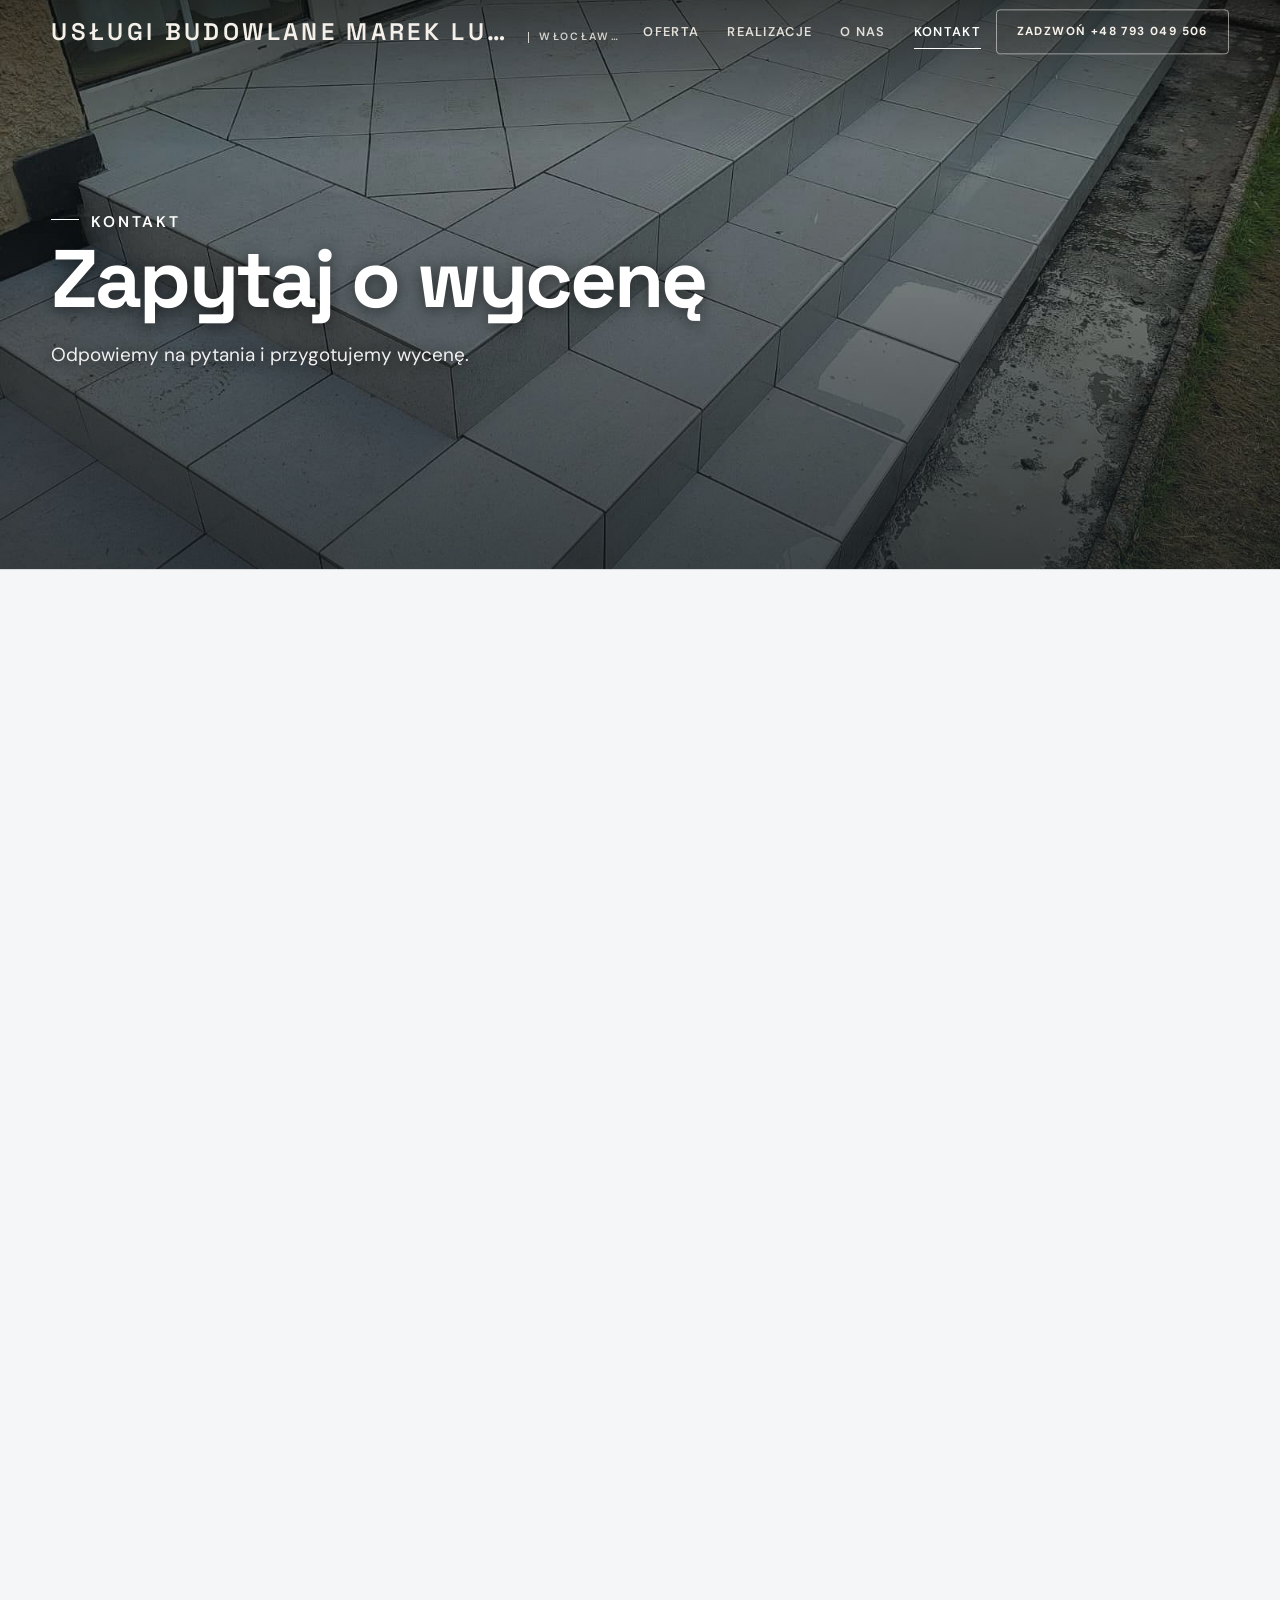
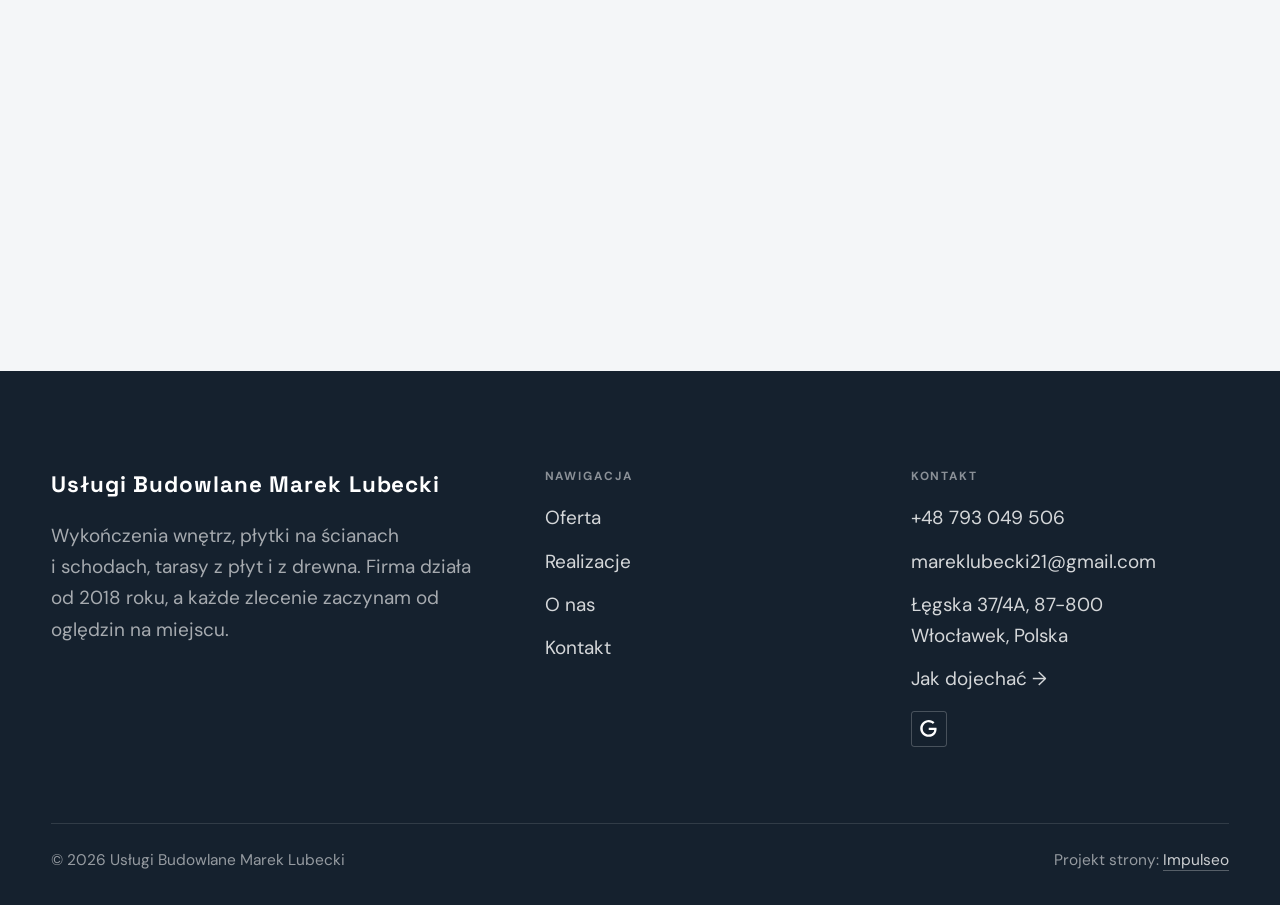
==== kontakt.html @ 12163a13 "Strona demo: uslugi-budowlane-marek-lubecki" ====
<!DOCTYPE html>
<html lang="pl">
<head>
<meta charset="UTF-8">
<meta name="viewport" content="width=device-width, initial-scale=1.0">
<title>Kontakt - Usługi Budowlane Marek Lubecki</title>
<meta name="description" content="Kontakt Usługi Budowlane Marek Lubecki - Łęgska 37/4A, 87-800 Włocławek, Polska">
<link rel="canonical" href="https://kris20032.github.io/uslugi-budowlane-marek-lubecki/kontakt.html">
<meta name="robots" content="noindex, nofollow">
<meta property="og:type" content="website">
<meta property="og:locale" content="pl_PL">
<meta property="og:site_name" content="Usługi Budowlane Marek Lubecki">
<meta property="og:title" content="Kontakt - Usługi Budowlane Marek Lubecki">
<meta property="og:description" content="Kontakt Usługi Budowlane Marek Lubecki - Łęgska 37/4A, 87-800 Włocławek, Polska">
<meta property="og:url" content="https://kris20032.github.io/uslugi-budowlane-marek-lubecki/kontakt.html">
<meta property="og:image" content="https://kris20032.github.io/uslugi-budowlane-marek-lubecki/img/og.jpg">
<meta property="og:image:width" content="1200">
<meta property="og:image:height" content="630">
<meta name="twitter:card" content="summary_large_image">
<link rel="preconnect" href="https://fonts.googleapis.com">
<link rel="preconnect" href="https://fonts.gstatic.com" crossorigin>
<link href="https://fonts.googleapis.com/css2?family=Space+Grotesk:wght@500;600;700&family=DM+Sans:opsz,wght@9..40,400;9..40,500;9..40,600&display=swap" rel="stylesheet">
<link rel="stylesheet" href="assets/styles.css?v=66d6d17f">
</head>
<body>

<header class="nav">
  <div class="wrap nav-inner">
    <a class="brand" href="index.html"><span class="name">Usługi Budowlane Marek Lubecki</span><span class="sub">Włocławek</span></a>
    <nav class="nav-links">
      <a href="oferta.html">Oferta</a>
      <a href="realizacje.html">Realizacje</a>
      <a href="o-nas.html">O nas</a>
      <a href="kontakt.html" class="active" aria-current="page">Kontakt</a>
      <a href="tel:+48793049506" class="btn btn-accent">Zadzwoń +48 793 049 506</a>
    </nav>
    <button class="nav-toggle" aria-label="Menu"><span></span><span></span><span></span></button>
  </div>
</header>

<main>
<section class="pagehead">
  <img src="img/g1.jpg" alt="Usługi Budowlane Marek Lubecki - Zapytaj o wycenę" width="1600" height="1200" decoding="async">
  <div class="wrap">
    <span class="eyebrow">Kontakt</span>
    <h1>Zapytaj o wycenę</h1>
    <p>Odpowiemy na pytania i przygotujemy wycenę.</p>
  </div>
</section>
<section>
  <div class="wrap contact-grid">
    <div class="reveal">
      <span class="eyebrow">Dane kontaktowe</span>
      <h2 style="margin:var(--space-4) 0 var(--space-6)">Usługi Budowlane Marek Lubecki</h2>
      <div class="info-list">
        <div class="info-row"><div class="ic"><svg class="ico-tel" width="16" height="16" viewBox="0 0 24 24" fill="none" aria-hidden="true"><path d="M6.6 10.8a15.5 15.5 0 0 0 6.6 6.6l2.2-2.2a1 1 0 0 1 1-.24 11.4 11.4 0 0 0 3.6.58 1 1 0 0 1 1 1V20a1 1 0 0 1-1 1A17 17 0 0 1 3 4a1 1 0 0 1 1-1h3.5a1 1 0 0 1 1 1c0 1.25.2 2.46.58 3.6a1 1 0 0 1-.25 1l-2.23 2.2Z" fill="currentColor"/></svg></div><div><div class="lbl">Telefon</div><a class="val" href="tel:+48793049506">+48 793 049 506</a></div></div>
        <div class="info-row"><div class="ic"><svg class="ico-mail" width="16" height="16" viewBox="0 0 24 24" fill="none" aria-hidden="true"><rect x="3.2" y="5.5" width="17.6" height="13" rx="1.6" stroke="currentColor" stroke-width="1.6"/><path d="M4 7l8 6 8-6" stroke="currentColor" stroke-width="1.6" stroke-linecap="round" stroke-linejoin="round"/></svg></div><div><div class="lbl">E-mail</div><a class="val" href="mailto:mareklubecki21@gmail.com">mareklubecki21@gmail.com</a></div></div>
        <div class="info-row"><div class="ic"><svg class="ico-pin" width="16" height="16" viewBox="0 0 24 24" fill="none" aria-hidden="true"><path d="M12 21s7-6.1 7-11.5A7 7 0 0 0 5 9.5C5 14.9 12 21 12 21Z" stroke="currentColor" stroke-width="1.6" fill="none"/><circle cx="12" cy="9.5" r="2.4" fill="currentColor"/></svg></div><div><div class="lbl">Adres</div><div class="val">Łęgska 37/4A, 87-800 Włocławek, Polska</div></div></div>
      </div>
    </div>
    <div class="reveal">
      <form class="form" action="https://formsubmit.co/mareklubecki21@gmail.com" method="POST">
        <input type="hidden" name="_subject" value="Zapytanie ze strony Usługi Budowlane Marek Lubecki">
        <input type="hidden" name="_captcha" value="false">
        <input type="hidden" name="_template" value="table">
        <div class="fld"><label for="name">Imię / firma</label><input id="name" name="name" type="text" placeholder="np. Jan Kowalski" required></div>
        <div class="fld"><label for="email">E-mail</label><input id="email" name="email" type="email" placeholder="adres@email.pl" required></div>
        <div class="fld"><label for="phone">Telefon</label><input id="phone" name="phone" type="tel" placeholder="+48 ..."></div>
        <div class="fld"><label for="msg">Czego dotyczy zapytanie?</label><textarea id="msg" name="message" placeholder="Napisz krótko, w czym możemy pomóc" required></textarea></div>
        <button type="submit" class="btn btn-accent" style="width:100%;justify-content:center">Wyślij zapytanie <span class="arr">→</span></button>
        <p class="note">Wiadomość trafi bezpośrednio do nas. Można też zadzwonić: +48 793 049 506.</p>
      </form>
    </div>
  </div>
</section>
<section style="padding-top:0">
  <div class="wrap reveal">
    <iframe class="map" title="Usługi Budowlane Marek Lubecki - Włocławek" src="https://maps.google.com/maps?q=52.6559049%2C19.0792926&z=15&output=embed" loading="lazy" referrerpolicy="no-referrer-when-downgrade"></iframe>
  </div>
</section>
</main>

<footer>
  <div class="wrap">
    <div class="foot-grid">
      <div class="foot-brand">
        <div class="name">Usługi Budowlane Marek Lubecki</div>
        <p>Wykończenia wnętrz, płytki na ścianach i schodach, tarasy z płyt i z drewna. Firma działa od 2018 roku, a każde zlecenie zaczynam od oględzin na miejscu.</p>
      </div>
      <div class="foot-col">
        <h4>Nawigacja</h4>
        <a href="oferta.html">Oferta</a>
        <a href="realizacje.html">Realizacje</a>
        <a href="o-nas.html">O nas</a>
        <a href="kontakt.html">Kontakt</a>
      </div>
      <div class="foot-col">
        <h4>Kontakt</h4>
        <a href="tel:+48793049506">+48 793 049 506</a>
        <a href="mailto:mareklubecki21@gmail.com">mareklubecki21@gmail.com</a>
        <p>Łęgska 37/4A, 87-800 Włocławek, Polska</p>
        <a href="https://maps.google.com/?cid=16594609734550796474" target="_blank" rel="noopener">Jak dojechać →</a>
      <div class="foot-soc">
        <a class="soc" href="https://maps.google.com/?cid=16594609734550796474" target="_blank" rel="noopener" aria-label="Google - Usługi Budowlane Marek Lubecki"><svg viewBox="0 0 24 24" aria-hidden="true" focusable="false"><path d="M12.48 10.92v3.28h7.84c-.24 1.84-.853 3.187-1.787 4.133-1.147 1.147-2.933 2.4-6.053 2.4-4.827 0-8.6-3.893-8.6-8.72s3.773-8.72 8.6-8.72c2.6 0 4.507 1.027 5.907 2.347l2.307-2.307C18.747 1.44 16.133 0 12.48 0 5.867 0 .307 5.387.307 12s5.56 12 12.173 12c3.573 0 6.267-1.173 8.373-3.36 2.16-2.16 2.84-5.213 2.84-7.667 0-.76-.053-1.467-.173-2.053H12.48z" fill="currentColor"/></svg></a>
      </div>
      </div>
    </div>
    <div class="foot-bot">
      <span>© 2026 Usługi Budowlane Marek Lubecki</span>
      <span>Projekt strony: <a class="foot-credit" href="https://impulseo.pl" target="_blank" rel="noopener">Impulseo</a></span>
    </div>
  </div>
</footer>
<div class="sticky-call"><a class="sc-call" href="tel:+48793049506"><svg class="ico-tel" width="16" height="16" viewBox="0 0 24 24" fill="none" aria-hidden="true"><path d="M6.6 10.8a15.5 15.5 0 0 0 6.6 6.6l2.2-2.2a1 1 0 0 1 1-.24 11.4 11.4 0 0 0 3.6.58 1 1 0 0 1 1 1V20a1 1 0 0 1-1 1A17 17 0 0 1 3 4a1 1 0 0 1 1-1h3.5a1 1 0 0 1 1 1c0 1.25.2 2.46.58 3.6a1 1 0 0 1-.25 1l-2.23 2.2Z" fill="currentColor"/></svg> Zadzwoń</a><a class="sc-quote" href="kontakt.html">Zadzwoń</a></div>
<div class="demo-wazne" data-do="2026-10-27" data-cykl="3" hidden><svg class="dw-ico" width="13" height="13" viewBox="0 0 24 24" fill="none" aria-hidden="true"><circle cx="12" cy="12" r="8.6" stroke="currentColor" stroke-width="1.8"/><path d="M12 7.2V12l3.3 2" stroke="currentColor" stroke-width="1.8" stroke-linecap="round"/></svg><span class="dw-txt"></span></div>

<script src="assets/main.js"></script>
</body>
</html>
---- assets/styles.css ----
/* ============================================================
   STOLBASZ — premium, architektoniczny B2B fit-out
   Jasna paleta, zero brązu. System wg premium-web-craft.
   Projekt strony: Impulseo (impulseo.pl)
   ============================================================ */

:root{
  /* PALETA — jasna, architektoniczna, chłodna */
  --paper:#F4F6F8;          /* główne tło */
  --paper-2:#E7EBEF;        /* sekcje alternatywne (chłodny jasny szary) */
  --paper-3:#E7EBEF;        /* delikatne wypełnienia */
  --ink:#15212E;            /* tekst główny — chłodny grafit */
  --ink-soft:#243443;       /* nagłówki drugorzędne */
  --muted:#6B7785;          /* tekst poboczny */
  --line:rgba(21,33,46,.12);/* hairline */
  --accent:#E8A317;         /* stonowany petrol-slate — jedyny akcent */
  --accent-d:#C9870C;
  --accent-soft:rgba(232,163,23,.10);
  --dark:#15212E;           /* sekcje ciemne (stopka/CTA) */

  /* HOVER ZDJĘĆ — JEDEN standard dla całego silnika (decyzja K. 04.08.2026, artefakt z wariantami).
     AKTUALNE (K.+Szymon 09.08.2026, wybór z artefaktu 6 wariantów): zoom 1.05 przy 1.4s -
     przy tak długim czasie mocniejszy kadr NIE skacze, tylko „oddycha". Poprzedni standard
     (1.02 / .55s z 04.08) odbierany jako dynamiczny i szybki.
     Spoczynek lekko przygaszony, ale TYLKO tam, gdzie jest mysz (@media hover:hover) —
     na telefonie zdjęcia zostają w pełnej jasności. */
  --img-zoom:1.05;                   /* K.+Szymon 09.08: wariant F z artefaktu porównawczego */
  --img-rest:brightness(.95) saturate(.99);
  --img-hot:brightness(1.06) saturate(1.05);
  --img-dur:1.4s;                    /* K.+Szymon 09.08 (wariant F): powoli = elegancko */
  --img-ease:cubic-bezier(.16,.84,.44,1);  /* miękki ogon, efekt „oddychania" */

  /* ODSTĘPY — skala 4/8 */
  --space-1:4px; --space-2:8px; --space-3:12px; --space-4:16px; --space-5:24px;
  --space-6:32px; --space-7:48px; --space-8:64px; --space-9:96px; --space-10:128px;

  /* TYPOGRAFIA — fluid clamp() (skala podbita 16.07.2026: większe, czytelniejsze litery — uwaga Adama) */
  --text-sm:clamp(.9rem,.87rem + .12vw,1rem);
  --text-base:clamp(1.08rem,1.04rem + .18vw,1.2rem);
  --text-lg:clamp(1.24rem,1.15rem + .34vw,1.44rem);
  --text-h3:clamp(1.34rem,1.22rem + .55vw,1.66rem);
  --text-h2:clamp(2.1rem,1.66rem + 2.1vw,3.1rem);
  --text-h1:clamp(2.9rem,2.1rem + 4vw,5.1rem);

  /* PROMIENIE — architektoniczne, raczej ostre */
  --r-sm:3px; --r-md:6px; --r-lg:10px;

  /* RUCH */
  --ease:cubic-bezier(.25,.46,.45,.94); --dur:.24s;

  /* CIENIE — miękkie, warstwowe */
  --sh-sm:0 1px 2px rgba(16,24,32,.04), 0 2px 8px rgba(16,24,32,.05);
  --sh-md:0 2px 6px rgba(16,24,32,.05), 0 12px 28px -8px rgba(16,24,32,.12);
  --sh-lg:0 6px 14px rgba(16,24,32,.07), 0 26px 56px -18px rgba(16,24,32,.22);

  --hairline:1px solid var(--line);

  --font-display:'Space Grotesk','Inter',sans-serif;
  --font-body:'DM Sans','Inter',sans-serif;
}

*{box-sizing:border-box;margin:0;padding:0}
html{scroll-behavior:smooth}
body{
  font-family:var(--font-body);
  font-size:var(--text-base);
  line-height:1.65;
  color:var(--ink);
  background:var(--paper);
  -webkit-font-smoothing:antialiased;
  text-rendering:optimizeLegibility;
}
img{max-width:100%;height:auto;display:block}  /* height:auto = width/height z atrybutów trzyma proporcje (TOP#12) */
a{color:inherit;text-decoration:none}

.wrap{width:min(92%,1180px);margin-inline:auto}
section{padding-block:clamp(52px,6.5vw,96px)}

h1,h2,h3{font-family:var(--font-display);font-weight:700;line-height:1.08;letter-spacing:-.02em;color:var(--ink)}
h1{font-size:var(--text-h1);letter-spacing:-.035em}
h2{font-size:var(--text-h2);letter-spacing:-.025em}
h3{font-size:var(--text-h3)}
/* MIARA — długość wiersza. WCAG 2.2 SC 1.4.8: max 80 znaków; Butterick: 45–90.
   68ch daje realnie 72–78 znaków polskiego tekstu, czyli z zapasem pod granicą.
   Wcześniej limit miał TYLKO <p> — <li>, <blockquote> i <dd> nie miały żadnego,
   i to jedyny powód, dla którego 23 bloki na dwóch oddanych stronach jadą po
   83–106 znaków w wierszu (pomiar 07.08.2026, bramka `miara`).
   ⚠️ Listy i definicje ograniczamy TYLKO bez klasy: `ul`/`ol` z klasą to u nas
   układ (siatki kafli, menu), a nie tekst ciągły — tam miarę wyznacza układ. */
/* 60ch, nie 68ch (K. 10.08): po zmianie fontów na węższe kroje (DM Sans i spółka)
   w 68ch mieściło się ~90 znaków - bramka pikselowa słusznie zgłaszała przekroczenie
   granicy 80. Pomiar na żywej przeglądarce: 60ch = 90 znaków, 53ch = ~78 znaków, czyli normę WCAG 1.4.8. */
:root{ --miara:53ch }
p{max-width:min(100%,var(--miara))}
blockquote,
ul:not([class])>li, ol:not([class])>li,
dl:not([class])>dd{max-width:min(100%,var(--miara))}

/* ⚠️ Świadomie BEZ wyjątku `.tile p,.card p,.svc p{max-width:none}`, choć nasuwa się sam:
   te akapity BYŁY już ograniczone (stare `p{max-width:65ch}`), więc „wyjątek" nie odblokowałby
   niczego nowego — tylko ROZLUŹNIŁ stan sprzed zmiany na wszystkich demach naraz.
   `figcaption` żadna z reguł wyżej nie dotyczy, więc też nie potrzebuje zwolnienia. */

/* ŁAMANIE. `balance` wyrównuje długości wierszy w nagłówku, `pretty` pilnuje ostatniego
   wiersza akapitu, żeby nie został w nim jeden wyraz. Obsługiwane od Chrome 117 /
   Safari 17.5; starsze przeglądarki po prostu ignorują tę własność.
   `text-wrap:pretty` nie występowało dotąd ANI RAZ w silniku ani w repo klientów. */
h1,h2,h3,.lead,.lede{text-wrap:balance}
p,li,blockquote,dd{text-wrap:pretty}

.eyebrow{
  font-family:var(--font-body);
  font-size:var(--text-sm);
  font-weight:600;
  letter-spacing:.18em;
  text-transform:uppercase;
  color:var(--accent);
  display:inline-flex;align-items:center;gap:var(--space-3);
}
/* flex:none + margin-top = kreska trzyma się PIERWSZEJ linii. Wcześniej align-items:center
   centrowało ją względem całego bloku i przy zawinięciu (długi kicker typu
   „…WNĘTRZ · LESZNO · OD 2019") druga linia lądowała z brzydkim wcięciem. */
.eyebrow{align-items:flex-start}
.eyebrow>*,.eyebrow{text-wrap:balance}   /* dlugi kicker lamal sie na sierote typu samo „2019" w drugiej linii */
.eyebrow::before{content:"";width:28px;height:1px;background:var(--accent);display:inline-block;flex:none;margin-top:.62em}

.muted{color:var(--muted)}
.lead{font-size:var(--text-lg);line-height:1.55;color:var(--ink-soft);max-width:50ch}

/* ---------- BUTTONS ---------- */
.btn{
  display:inline-flex;align-items:center;gap:var(--space-2);
  font-weight:600;font-size:var(--text-sm);letter-spacing:.02em;
  padding:var(--space-4) var(--space-6);
  border-radius:var(--r-sm);
  transition:transform var(--dur) var(--ease),box-shadow var(--dur) var(--ease),background var(--dur) var(--ease);
  cursor:pointer;border:1px solid transparent;
}
.btn-accent{background:var(--accent);color:#fff;box-shadow:var(--sh-sm)}
.btn-accent:hover{background:var(--accent-d);transform:translateY(-2px);box-shadow:var(--sh-md)}
.btn-accent:active{transform:translateY(0);box-shadow:var(--sh-sm)}
.btn-ghost{background:transparent;color:var(--ink);border-color:var(--line)}
.btn-ghost:hover{border-color:var(--accent);color:var(--accent);transform:translateY(-2px)}
.btn-light{background:#fff;color:var(--ink);box-shadow:var(--sh-sm)}
.btn-light:hover{transform:translateY(-2px);box-shadow:var(--sh-md)}
.btn .arr{transition:transform var(--dur) var(--ease)}
.btn:hover .arr{transform:translateX(4px)}

/* ---------- NAV ---------- */
.nav{
  position:sticky;top:0;z-index:50;
  background:color-mix(in srgb,var(--paper) 88%,transparent);
  backdrop-filter:saturate(140%) blur(10px);
  border-bottom:var(--hairline);
}
.nav-inner{display:flex;align-items:center;justify-content:space-between;gap:var(--space-5);height:72px}
/* ANTY-NACHODZENIE (K. 05.08.2026): długa nazwa firmy + przycisk z pełnym numerem nie mieściły się w pasku
   i flex ściskał linki PONIŻEJ ich treści - "Kontakt" wchodził na ramkę "Zadzwoń +48 ...". Teraz ustępuje
   nazwa marki (skrót wielokropkiem), a menu i przycisk nigdy się nie kurczą ani nie zachodzą na siebie. */
.brand{display:flex;flex-direction:column;line-height:1;min-width:0;flex:0 1 auto}
.brand .name{font-family:var(--font-display);font-weight:800;font-size:1.35rem;letter-spacing:.04em;white-space:nowrap;overflow:hidden;text-overflow:ellipsis}
.brand .sub{font-size:.62rem;letter-spacing:.34em;text-transform:uppercase;color:var(--muted);margin-top:5px;white-space:nowrap;overflow:hidden;text-overflow:ellipsis}
.nav-links{display:flex;align-items:center;gap:var(--space-6);flex:0 0 auto}
.nav-links a{font-size:var(--text-sm);font-weight:500;color:var(--ink-soft);position:relative;padding-block:4px;white-space:nowrap;transition:color var(--dur) var(--ease)}
.nav-links a::after{content:"";position:absolute;left:0;bottom:0;width:0;height:1.5px;background:var(--accent);transition:width var(--dur) var(--ease)}
.nav-links a:hover,.nav-links a.active{color:var(--ink)}
.nav-links a:hover::after,.nav-links a.active::after{width:100%}
.nav-links .btn{padding:var(--space-2) var(--space-5)}
/* przyciski w nav: właściwy kolor (przebij .nav-links a) + bez podkreślenia */
.nav-links a.btn-accent{color:#fff}
.nav-links a.btn-ghost,.nav-links a.btn-light{color:var(--ink)}
/* CTA w pasku: NIE podkreślenie spod linków menu, ale ten sam przelatujący błysk,
   co na wszystkich innych przyciskach (zgłoszenie K. 13.08.2026 - „na hero jest efekt
   światła przechodzącego przez przycisk, na navbarze go nie ma, a mają być identyczne").
   Reguła `.nav-links a::after` jest silniejsza od `.btn::after`, więc trzeba jej
   geometrię wyzerować i wpisać połysk z nazwy - samo `display:none` gasiło efekt. */
.nav-links a.btn::after{
  display:block;content:"";position:absolute;inset:0;z-index:-1;pointer-events:none;
  width:auto;height:auto;border-radius:inherit;   /* kasuje geometrię podkreślenia (width:0;height:1.5px) */
  background:linear-gradient(100deg,transparent 32%,rgba(255,255,255,.20) 50%,transparent 68%);
  translate:-120% 0}
@media (prefers-reduced-motion:no-preference){
  .nav-links a.btn:hover::after{translate:120% 0;transition:translate .75s var(--mt-ease,cubic-bezier(.16,.84,.44,1))}
}
.nav-toggle{display:none;background:none;border:none;cursor:pointer;flex-direction:column;gap:5px;padding:8px}
.nav-toggle span{width:24px;height:2px;background:var(--ink);transition:var(--dur)}
/* Ciasny zakres MIĘDZY menu mobilnym a pełnym pulpitem: zbijamy odstępy i nazwę marki,
   żeby wszystko zmieściło się naturalnie, zanim w ogóle dojdzie do skracania wielokropkiem. */
@media(max-width:1280px) and (min-width:921px){
  .nav-links{gap:var(--space-4)}
  .nav-links .btn{padding:var(--space-2) var(--space-4)}
  .brand .name{font-size:1.15rem}
}

/* ---------- HERO (split) ---------- */
.hero{position:relative;overflow:hidden;border-bottom:var(--hairline)}
.hero-grid{display:grid;grid-template-columns:1.05fr .95fr;gap:clamp(24px,4vw,60px);align-items:center;
  padding-block:clamp(36px,4.5vw,64px)}
.hero-copy .eyebrow{margin-bottom:var(--space-5)}
.hero-copy h1{margin-bottom:var(--space-5)}
.hero-copy .lead{margin-bottom:var(--space-7)}
.hero-actions{display:flex;flex-wrap:wrap;gap:var(--space-4)}
.hero-art{position:relative;aspect-ratio:4/3;border-radius:var(--r-lg);overflow:hidden;box-shadow:var(--sh-lg)}
.hero-art img{width:100%;height:100%;object-fit:cover}
.hero-art::after{content:"";position:absolute;inset:0;background:linear-gradient(180deg,transparent 55%,rgba(18,24,28,.28))}
.hero-badge{position:absolute;left:var(--space-5);bottom:var(--space-5);z-index:2;
  background:rgba(252,252,251,.94);backdrop-filter:blur(4px);
  border-radius:var(--r-md);padding:var(--space-4) var(--space-5);box-shadow:var(--sh-md);max-width:78%}
.hero-badge strong{display:block;font-family:var(--font-display);font-size:1rem;letter-spacing:-.01em}
.hero-badge span{font-size:var(--text-sm);color:var(--muted)}

/* ---------- HERO duży / kinowy (strona główna) ---------- */
.hero-cine{position:relative;min-height:clamp(560px,82vh,840px);min-height:clamp(560px,82svh,840px);display:flex;align-items:center;overflow:hidden;border-bottom:var(--hairline)}
.hero-cine>img{position:absolute;inset:0;width:100%;height:100%;object-fit:cover;z-index:0}
.hero-cine::after{content:"";position:absolute;inset:0;z-index:1;
  background:linear-gradient(95deg,rgba(13,18,23,.86) 0%,rgba(13,18,23,.64) 32%,rgba(13,18,23,.24) 62%,rgba(13,18,23,.04) 100%)}
.hero-cine .wrap{position:relative;z-index:2;padding-block:var(--space-8)}
.hero-cine .hero-copy{max-width:660px}
.hero-cine .eyebrow{color:#fff;margin-bottom:var(--space-5)}
.hero-cine .eyebrow::before{background:#fff}
.hero-cine h1{color:#fff;margin-bottom:var(--space-5);font-size:clamp(2.9rem,2rem + 4.4vw,5.2rem);text-wrap:balance}
.hero-cine .lead{color:rgba(255,255,255,.92);max-width:48ch;margin-bottom:var(--space-7)}
.hero-cine .hero-actions{display:flex;flex-wrap:wrap;gap:var(--space-4)}
/* NISKIE OKNO (laptop z dokiem i paskami przeglądarki ma ~700-780 px wysokości widoku):
   H1 do 5.2rem + długi lead nie mieściły się i przyciski wypadały POD krawędź ekranu -
   klient widział stronę bez ani jednego CTA. Skalujemy w dół, zamiast przycinać treść. */
@media(min-width:821px) and (max-height:820px){
  .hero-cine{min-height:clamp(520px,94svh,780px)}
  .hero-cine .wrap{padding-block:var(--space-6)}
  .hero-cine h1{font-size:clamp(2.2rem,1.5rem + 2.6vw,3.6rem);margin-bottom:var(--space-4)}
  .hero-cine .eyebrow{margin-bottom:var(--space-4)}
  .hero-cine .lead{margin-bottom:var(--space-5);max-width:44ch}
}
@media(max-width:680px){
  .hero-cine{min-height:clamp(520px,76vh,640px);min-height:clamp(520px,76svh,640px);align-items:flex-end}
  .hero-cine::after{background:linear-gradient(0deg,rgba(13,18,23,.9) 6%,rgba(13,18,23,.45) 55%,rgba(13,18,23,.25) 100%)}
  .hero-cine .wrap{padding-bottom:var(--space-9)}
  /* TELEFON (~90% oglądających): lead potrafił zająć 8 linii i zepchnąć CTA poza pierwszy ekran.
     Zwężamy interlinię i skalę - treści nie ucinamy, bo to ona sprzedaje. */
  .hero-cine .lead{font-size:.98rem;line-height:1.5;margin-bottom:var(--space-5)}
  .hero-cine .eyebrow{font-size:.72rem;letter-spacing:.13em;margin-bottom:var(--space-4)}
  .hero-cine .eyebrow::before{width:20px}
  .hero-cine h1{margin-bottom:var(--space-4)}
}

/* full-bleed hero variant (podstrony) */
.pagehead{position:relative;min-height:46vh;min-height:46svh;display:flex;align-items:flex-end;overflow:hidden;border-bottom:var(--hairline)}
.pagehead img{position:absolute;inset:0;width:100%;height:100%;object-fit:cover}
/* 10.08.2026 (decyzja K.): mocniejsze przyciemnienie + cień pod tekstem. Bramka mierzyła na
   nagłówkach podstron 3,38-3,43:1 przy wymaganych 4,5 — jasne zdjęcie (hala, śnieg, niebo)
   podchodziło pod biały tekst. Zdjęcia klientów są różne, więc kontrast musi dawać WARSTWA,
   a nie szczęśliwy dobór kadru. */
.pagehead::after{content:"";position:absolute;inset:0;background:linear-gradient(180deg,rgba(18,24,28,.40),rgba(18,24,28,.76))}
.pagehead .wrap{position:relative;z-index:2;padding-block:var(--space-9);color:#fff}
.pagehead h1{color:#fff;max-width:18ch;text-shadow:0 2px 16px rgba(0,0,0,.55)}
.pagehead .eyebrow{color:#fff}
.pagehead .eyebrow::before{background:#fff}
.pagehead p{color:rgba(255,255,255,.92);margin-top:var(--space-4);max-width:54ch;text-shadow:0 1px 12px rgba(0,0,0,.5)}

/* ---------- STRIP (pasek skrótów / liczby) ---------- */
.strip{background:var(--dark);color:#fff}
/* PASEK HASEŁ — standard 04.08.2026 (decyzja K.): 5 haseł w JEDNYM rzędzie, tekst WYŚRODKOWANY,
   węższe marginesy boczne niż reszta strony (pasek ma iść szerzej), równe wysokości kolumn. */
.strip .wrap{width:min(96%,1440px);display:grid;grid-template-columns:repeat(5,1fr);
  gap:var(--space-5);padding-block:var(--space-7);align-items:stretch}
.strip .item .k{font-family:var(--font-display);font-size:clamp(1.05rem,.82rem + .85vw,1.55rem);
  font-weight:800;letter-spacing:-.02em;color:#fff;line-height:1.18;text-wrap:balance}
.strip .item .v{font-size:var(--text-sm);color:rgba(255,255,255,.66);margin-top:var(--space-2);line-height:1.4}
.strip .item{border-left:2px solid var(--accent);padding-inline:var(--space-4);
  text-align:center;display:flex;flex-direction:column;justify-content:center}
/* liczba kolumn = liczba haseł, żeby ostatnie nie zostawało samo w drugim rzędzie.
   Klasę n-N nadaje multipage.py; domyślnie (bez klasy) pasek jest 5-kolumnowy. */
.strip.n-2 .wrap{grid-template-columns:repeat(2,1fr)}
.strip.n-3 .wrap{grid-template-columns:repeat(3,1fr)}
.strip.n-4 .wrap{grid-template-columns:repeat(4,1fr);gap:var(--space-6)}
.strip.n-4 .item .k{font-size:clamp(1.3rem,1rem + 1.1vw,2rem)}
.strip.n-6 .wrap{grid-template-columns:repeat(6,1fr);gap:var(--space-4)}
.strip.n-6 .item .k{font-size:clamp(.98rem,.8rem + .7vw,1.35rem)}
/* równe łamanie: zamiast "długa linia + jedno słowo" obie linie zbliżonej długości */
.strip .item .k{text-wrap:balance}

/* ---------- SECTION HEAD ---------- */
.head{max-width:48rem;margin-bottom:var(--space-8)}
.head.center{margin-inline:auto;text-align:center}
.head .eyebrow{margin-bottom:var(--space-4)}
.head h2{margin-bottom:var(--space-4)}
.head p{color:var(--muted);font-size:var(--text-lg);line-height:1.55}
.head.center p{margin-inline:auto}

/* ---------- INTRO SPLIT ---------- */
.split{display:grid;grid-template-columns:.92fr 1.08fr;gap:clamp(28px,5vw,80px);align-items:center}
.split.rev{grid-template-columns:1.08fr .92fr}
.split.rev .split-art{order:-1}
.split-art{position:relative;aspect-ratio:5/4;border-radius:var(--r-lg);overflow:hidden;box-shadow:var(--sh-lg)}
.split-art img{width:100%;height:100%;object-fit:cover}
.split-copy h2{margin-bottom:var(--space-5)}
.split-copy p+p{margin-top:var(--space-4)}
.split-copy .btn{margin-top:var(--space-6)}

/* ---------- SERVICES (zakres) ---------- */
.svc-grid{display:grid;grid-template-columns:repeat(auto-fit,minmax(280px,1fr));gap:var(--space-5)}
.svc{background:#fff;border:var(--hairline);border-radius:var(--r-md);padding:var(--space-7) var(--space-6);
  transition:transform var(--dur) var(--ease),box-shadow var(--dur) var(--ease),border-color var(--dur) var(--ease);
  position:relative;overflow:hidden}
.svc::before{content:"";position:absolute;left:0;top:0;width:3px;height:0;background:var(--accent);transition:height var(--dur) var(--ease)}
.svc:hover{transform:translateY(-4px);box-shadow:var(--sh-md);border-color:transparent}
.svc:hover::before{height:100%}
.svc .ic{font-family:var(--font-display);font-size:.8rem;font-weight:700;letter-spacing:.12em;color:var(--accent);margin-bottom:var(--space-4)}
.svc h3{margin-bottom:var(--space-3);font-size:1.22rem}
.svc p{color:var(--muted);font-size:var(--text-base);line-height:1.6}

/* big detailed service rows */
.svc-row{display:grid;grid-template-columns:.8fr 1.2fr;gap:clamp(20px,4vw,60px);align-items:center;padding-block:var(--space-8)}
.svc-row+.svc-row{border-top:var(--hairline)}
.svc-row.rev{grid-template-columns:1.2fr .8fr}
/* Naprzemienny układ wierszy oferty: co drugi wiersz ma zdjęcie po PRAWEJ.
   Było `order:-1` — martwy kod, bo zdjęcie i tak jest pierwszym dzieckiem w HTML,
   więc wszystkie wiersze wyglądały identycznie (zdjęcie zawsze z lewej), a `rev`
   zmieniało tylko szerokość kolumn. Znalezione 29.07.2026 przy różnicowaniu kierunków
   animacji (pomiar pozycji: art.mid 390/502 przy row.mid 756 — zawsze lewa strona). */
.svc-row.rev .svc-row-art{order:2}
.svc-row-art{aspect-ratio:4/3;border-radius:var(--r-md);overflow:hidden;box-shadow:var(--sh-md)}
.svc-row-art img{width:100%;height:100%;object-fit:cover}
.svc-row h3{font-size:1.5rem;margin-bottom:var(--space-4)}
.svc-row .num{font-family:var(--font-display);font-size:.85rem;font-weight:700;letter-spacing:.14em;color:var(--accent);display:block;margin-bottom:var(--space-3)}
.svc-row ul{list-style:none;margin-top:var(--space-4);display:flex;flex-direction:column;gap:var(--space-2)}
.svc-row li{position:relative;padding-left:var(--space-5);color:var(--muted);font-size:var(--text-base)}
.svc-row li::before{content:"";position:absolute;left:0;top:.62em;width:8px;height:1px;background:var(--accent)}

/* ---------- GALLERY (realizacje) ---------- */
.gallery{display:grid;grid-template-columns:repeat(12,1fr);gap:var(--space-4);grid-auto-rows:200px}
/* GALERIA MASONRY — pionowe zdjęcia (portrety beauty/wellness) bez przycinania: kolumny, height auto */
.gallery-masonry{column-count:3;column-gap:var(--space-4)}
@media(max-width:900px){.gallery-masonry{column-count:2}}
@media(max-width:560px){.gallery-masonry{column-count:1}}
.gallery-masonry .m-tile{break-inside:avoid;margin:0 0 var(--space-4);padding:0;position:relative;overflow:hidden;border-radius:var(--r-md);border:1px solid var(--line)}
.gallery-masonry .m-tile img{width:100%;height:auto;display:block}
.gallery-masonry .m-tile .cap{position:absolute;left:0;right:0;bottom:0;padding:var(--space-4);color:#fff;background:linear-gradient(0deg,rgba(0,0,0,.55),transparent);font-size:var(--text-sm)}
.gallery-masonry .m-tile .cap small{display:block;font-weight:400;opacity:.78;letter-spacing:.04em;text-transform:uppercase;font-size:.66rem;margin-top:3px}
.tile{position:relative;overflow:hidden;border-radius:var(--r-md);box-shadow:var(--sh-sm);
  transition:transform var(--dur) var(--ease),box-shadow var(--dur) var(--ease)}
.tile img{width:100%;height:100%;object-fit:cover;
  transition:transform var(--img-dur) var(--img-ease),filter var(--img-dur) var(--img-ease)}
.tile:hover{box-shadow:var(--sh-md)}
.tile .cap{position:absolute;left:0;right:0;bottom:0;padding:var(--space-5) var(--space-4) var(--space-4);
  /* mocniejszy spad + cien pod tekstem: na JASNYCH zdjeciach klienta (biale fronty, sciany)
     slaby gradient dawal kontrast ~1.5:1 zamiast wymaganych 3.6:1 (bramka wygladu, 10.08.2026) */
  background:linear-gradient(transparent 10%,rgba(18,24,28,.55) 40%,rgba(18,24,28,.88) 68%,rgba(18,24,28,.99));color:#fff;
  text-shadow:0 1px 2px rgba(0,0,0,.85),0 2px 10px rgba(0,0,0,.55);
  font-size:var(--text-sm);font-weight:600;letter-spacing:.01em;
  opacity:0;transform:translateY(8px);transition:var(--dur) var(--ease)}
.tile:hover .cap{opacity:1;transform:translateY(0)}
.tile .cap small{display:block;font-weight:400;opacity:.78;letter-spacing:.04em;text-transform:uppercase;font-size:.66rem;margin-top:3px}
/* bento spans */
.t-wide{grid-column:span 6}
.t-tall{grid-column:span 6;grid-row:span 2}
.t-std{grid-column:span 6}
.t-third{grid-column:span 4}
.t-two3{grid-column:span 8}

/* ---------- TRUST / WIARYGODNOŚĆ ---------- */
.trust{background:var(--paper-2)}
.trust-grid{display:grid;grid-template-columns:repeat(auto-fit,minmax(240px,1fr));gap:var(--space-5);margin-top:var(--space-7)}
.trust-card{background:#fff;border-radius:var(--r-md);padding:var(--space-7) var(--space-6);box-shadow:var(--sh-sm);border-top:3px solid var(--accent)}
.trust-card .big{font-family:var(--font-display);font-size:clamp(1.8rem,1.3rem + 1.6vw,2.6rem);font-weight:800;letter-spacing:-.02em;color:var(--ink);line-height:1}
.trust-card h3{font-size:1.12rem;margin:var(--space-3) 0 var(--space-2)}
.trust-card p{color:var(--muted);font-size:var(--text-base);line-height:1.55}

/* ---------- CTA band ---------- */
.cta{background:var(--dark);color:#fff;position:relative;overflow:hidden}
/* telefon w CTA: na ciemnym tle biały (domyślnie), rodziny z JASNYM tłem CTA
   nadpisują to u siebie - wcześniej kolor siedział w stylu inline i wygrywał z rodziną. */
.cta .btn-ghost-cta{color:#fff;border-color:rgba(255,255,255,.3)}
.cta .wrap{display:grid;grid-template-columns:1.4fr .6fr;gap:var(--space-7);align-items:center;position:relative;z-index:2}
.cta h2{color:#fff;max-width:20ch}
.cta p{color:rgba(255,255,255,.74);margin-top:var(--space-4)}
.cta-actions{display:flex;flex-direction:column;gap:var(--space-3);align-items:flex-start}
.cta::before{content:"";position:absolute;right:-80px;top:-80px;width:360px;height:360px;border-radius:50%;
  background:radial-gradient(circle,var(--accent-soft),transparent 70%)}

/* ---------- CONTACT ---------- */
.contact-grid{display:grid;grid-template-columns:.85fr 1.15fr;gap:clamp(28px,4vw,56px);align-items:start}
.info-list{display:flex;flex-direction:column;gap:var(--space-2)}
.info-row{display:flex;gap:var(--space-4);align-items:flex-start;padding-block:var(--space-4);border-bottom:var(--hairline)}
.info-row .ic{flex:none;width:42px;height:42px;display:grid;place-items:center;border-radius:50%;
  background:var(--accent-soft);color:var(--accent);font-size:1.05rem}
.info-row .lbl{font-size:.72rem;letter-spacing:.14em;text-transform:uppercase;color:var(--muted)}
.info-row .val{font-weight:600;font-size:var(--text-base);margin-top:2px}
.info-row a.val:hover{color:var(--accent)}
.map{border:none;border-radius:var(--r-lg);box-shadow:var(--sh-md);width:100%;height:100%;min-height:380px;filter:grayscale(.2) contrast(1.02)}
.form{background:#fff;border:var(--hairline);border-radius:var(--r-lg);padding:clamp(24px,3vw,40px);box-shadow:var(--sh-sm)}
.form .fld{margin-bottom:var(--space-5)}
.form label{display:block;font-size:var(--text-sm);font-weight:600;margin-bottom:var(--space-2)}
.form input,.form textarea{width:100%;font-family:inherit;font-size:var(--text-base);color:var(--ink);
  padding:var(--space-4);border:var(--hairline);border-radius:var(--r-sm);background:var(--paper);transition:border-color var(--dur)}
.form input:focus,.form textarea:focus{outline:none;border-color:var(--accent);background:#fff}
.form textarea{resize:vertical;min-height:120px}
.form .note{font-size:var(--text-sm);color:var(--muted);margin-top:var(--space-3)}

/* ---------- FOOTER ---------- */
footer{background:var(--dark);color:#fff;padding-block:var(--space-9) var(--space-6)}
.foot-grid{display:grid;grid-template-columns:1.4fr 1fr 1fr;gap:var(--space-7);margin-bottom:var(--space-8)}
.foot-brand .name{font-family:var(--font-display);font-weight:800;font-size:1.4rem;letter-spacing:.04em}
.foot-brand p{color:rgba(255,255,255,.62);margin-top:var(--space-4);font-size:var(--text-base);max-width:38ch}
.foot-col h4{font-size:.74rem;letter-spacing:.16em;text-transform:uppercase;color:rgba(255,255,255,.5);margin-bottom:var(--space-4)}
.foot-col a,.foot-col p{display:block;color:rgba(255,255,255,.82);font-size:var(--text-base);margin-bottom:var(--space-3)}
.foot-col a:hover{color:#fff}
.foot-bot{border-top:1px solid rgba(255,255,255,.12);padding-top:var(--space-5);display:flex;justify-content:space-between;flex-wrap:wrap;gap:var(--space-3);
  font-size:var(--text-sm);color:rgba(255,255,255,.55)}
.foot-bot a:hover{color:#fff}
/* Podpis w stopce = klikalny link do impulseo.pl (31.07.2026). Ma być WIDOCZNIE klikalny,
   ale nie krzyczeć - stąd sam kolor jaśniejszy + delikatne podkreślenie na najeździe. */
.foot-bot a.foot-credit{color:rgba(255,255,255,.78);text-decoration:none;border-bottom:1px solid rgba(255,255,255,.28)}
.foot-bot a.foot-credit:hover{color:#fff;border-bottom-color:#fff}

/* ---------- REVEAL ---------- */
.reveal{opacity:0;transform:translateY(22px);transition:opacity .6s var(--ease),transform .6s var(--ease)}
.reveal.in{opacity:1;transform:none}

/* ---------- RESPONSIVE ---------- */
@media(max-width:920px){
  .hero-grid,.split,.split.rev,.svc-row,.svc-row.rev,.cta .wrap,.contact-grid,.foot-grid{grid-template-columns:1fr}
  .split.rev .split-art,.svc-row.rev .svc-row-art{order:0}
  .hero-art{aspect-ratio:16/10;max-height:420px}
  .strip .wrap,.strip.n-2 .wrap,.strip.n-3 .wrap,.strip.n-4 .wrap,.strip.n-6 .wrap{grid-template-columns:repeat(2,1fr);gap:var(--space-6)}
  .strip .item .k,.strip.n-6 .item .k{font-size:clamp(1.3rem,1.1rem + 1vw,2rem)}
  .gallery{grid-auto-rows:180px}
  .t-wide,.t-tall,.t-std,.t-third,.t-two3{grid-column:span 6}
  .t-tall{grid-row:span 1}
  .cta-actions{flex-direction:row;flex-wrap:wrap}
  .foot-grid{gap:var(--space-6)}
}
@media(max-width:680px){
  .nav-links{position:fixed;inset:72px 0 auto 0;background:var(--paper);flex-direction:column;align-items:stretch;
    gap:0;padding:var(--space-4) 6%;border-bottom:var(--hairline);box-shadow:var(--sh-md);
    transform:translateY(-120%);transition:transform var(--dur) var(--ease)}
  .nav-links.open{transform:translateY(0)}
  .nav-links a{padding-block:var(--space-4);border-bottom:var(--hairline)}
  .nav-links .btn{margin-top:var(--space-3);justify-content:center}
  .nav-toggle{display:flex}
  .strip .wrap,.strip.n-2 .wrap,.strip.n-3 .wrap,.strip.n-4 .wrap,.strip.n-6 .wrap{grid-template-columns:1fr}
  .gallery{grid-template-columns:repeat(6,1fr)}
  .foot-grid{grid-template-columns:1fr}
}
@media(prefers-reduced-motion:reduce){
  /* audyt 09.08 TOP#14: samo skrócenie duration przy animacji INFINITE = stroboskop
     (pętla .01ms miga ekranem); iteration-count:1 gasi pętlę naprawdę. Pseudoelementy
     też - tła hero (gastro/studio) animują ::before/img, blanket na * ich nie łapał. */
  *,*::before,*::after{animation-duration:.01ms!important;animation-iteration-count:1!important;animation-delay:0s!important;transition:none!important}
  .reveal{opacity:1!important;transform:none!important}
  html{scroll-behavior:auto}
}

/* ============================================================
   PREMIUM LAYER — destylat deep-researchu branż (anty-AI, spokój).
   Zmienne STOLBASZ (--accent/--ink/--paper/--line/--dark). Ruch ledwo
   zauważalny, krzywa cubic-bezier(.16,.84,.44,1); prefers-reduced-motion
   pokryte blanketem wyżej. Karty hairline zamiast cieni = #1 sygnał „nie-AI".
   ============================================================ */

/* więcej oddechu między sekcjami (liderzy: 110-130px) */
section{padding-block:clamp(64px,8vw,128px)}

/* 1) Aksamitny reveal — dłuższa, miękka krzywa zamiast „skoku" */
.reveal{transition:opacity .9s cubic-bezier(.16,.84,.44,1),transform .9s cubic-bezier(.16,.84,.44,1);will-change:opacity,transform}
/* stagger TYLKO w galerii (tam pozycja = porządek dzieci) */
.gallery .reveal:nth-child(2){transition-delay:.07s}
.gallery .reveal:nth-child(3){transition-delay:.14s}
.gallery .reveal:nth-child(4){transition-delay:.21s}
.gallery .reveal:nth-child(5){transition-delay:.28s}
.gallery .reveal:nth-child(6){transition-delay:.35s}

/* 2) Hero STATYCZNY na .hero-cine — Ken Burns CAŁKIEM WYŁĄCZONY 26.06 (3. zgłoszenie Szymona).
   GENEZA: animowanie scale na <img> hero z teksturami (cegły/framugi) re-samplinguje obraz
   klatka po klatce → na części ekranów drobne drganie/shimmer = „heroshot się trzęsie".
   translateY usunięto wcześniej, scale-only + will-change/GPU NIE wystarczyły do GWARANCJI gładkości.
   Krzysztof zażądał pewności („make sure, że błąd się nie pojawi") > efekt. Zero animacji = 0% drgania.
   Delikatny zoom zostaje TYLKO w pełnoekranowych hero gastro/studio (hg-bg/hs-bg — tło, inny
   mechanizm, chwalone, nigdy nie zgłaszane). NIE wracać do KB na .hero-cine bez realnego testu
   na sprzęcie klienta — to ryzyko regresji „trzęsienia”. */
/* BEZPIECZNY "wow" na hero = jednorazowy FADE-IN (opacity), nie zoom.
   opacity nie dotyka bitmapy → gładkie na KAŻDYM zdjęciu/ekranie/GPU, zero ryzyka migotania.
   Geometryczny ruch (scale/translate) na .hero-cine jest ZAKAZANY (bramka pilnuje). */
@keyframes heroFade{from{opacity:0}to{opacity:1}}
.hero-cine>img{transform:none;animation:heroFade 1.1s ease-out both}

/* 3) Akcentowy hairline pod nagłówkiem sekcji, który „rysuje się" przy wejściu */
.head h2{position:relative;padding-bottom:18px}
.head h2::after{content:"";position:absolute;left:0;bottom:0;height:1px;width:0;background:var(--accent);transition:width 1s cubic-bezier(.16,.84,.44,1) .15s}
.head.center h2::after{left:50%;transform:translateX(-50%)}
.head.reveal.in h2::after,.head.center.reveal.in h2::after{width:54px}

/* 4) Karty HAIRLINE zamiast cieni/zaokrągleń (najmocniejszy anty-AI detal) */
.svc{background:transparent;border:1px solid var(--line);border-radius:var(--r-sm);box-shadow:none}
.svc:hover{box-shadow:none;border-color:var(--accent);transform:translateY(-3px)}
.trust-card{background:transparent;box-shadow:none;border:1px solid var(--line);border-top:2px solid var(--accent);border-radius:var(--r-sm)}
.tile{box-shadow:none;border-radius:var(--r-sm)}
.tile:hover{box-shadow:none}

/* 5) Sticky-nav kondensuje się po przewinięciu (sygnał dopracowania) */
.nav{transition:box-shadow .4s ease,background .4s ease}
.nav.is-stuck{box-shadow:0 1px 0 var(--line),0 14px 30px -24px rgba(0,0,0,.45)}
.nav-inner{transition:height .35s var(--ease)}
.nav.is-stuck .nav-inner{height:60px}

/* 6) MANIFESTO — pełnoekranowy cytat-bohater (zastępuje generyczne „Dlaczego my") */
.manifesto{background:var(--paper-2);text-align:center}
.manifesto .wrap{max-width:60rem}
.manifesto p{font-family:var(--font-display);font-style:italic;font-size:clamp(1.6rem,1rem + 2.4vw,2.8rem);line-height:1.32;color:var(--ink-soft);margin-inline:auto;max-width:26ch;position:relative;padding-top:var(--space-8)}
.manifesto p::before{content:"";position:absolute;top:0;left:50%;transform:translateX(-50%);width:54px;height:1px;background:var(--accent)}
.manifesto p span{color:var(--accent);font-style:italic}

/* 7) GATEWAYS — 3 duże bramy-zdjęcia (zamiast paska menu usług) */
.gateways{display:grid;grid-template-columns:repeat(3,1fr);gap:var(--space-4)}
.gateway{position:relative;aspect-ratio:3/4;overflow:hidden;border-radius:var(--r-sm);display:block}
.gateway img{width:100%;height:100%;object-fit:cover;
  transition:transform var(--img-dur) var(--img-ease),filter var(--img-dur) var(--img-ease)}
.gateway::after{content:"";position:absolute;inset:0;background:linear-gradient(180deg,transparent 38%,rgba(18,24,28,.74))}
/* ===== HOVER ZDJĘĆ — jedno miejsce dla WSZYSTKICH kafli ze zdjęciem (K. 04.08.2026) ===== */
@media(hover:hover){
  .tile img,.gateway img,.m-tile img{filter:var(--img-rest)}
  .tile:hover img,
  .gateway:hover img,
  .m-tile:hover img{transform:scale(var(--img-zoom));filter:var(--img-hot)}
}
.m-tile img{transition:transform var(--img-dur) var(--img-ease),filter var(--img-dur) var(--img-ease)}
.gateway .g-ttl{position:absolute;left:0;right:0;bottom:0;z-index:2;padding:var(--space-6) var(--space-5);color:#fff;font-family:var(--font-display);font-size:1.45rem;letter-spacing:-.01em;line-height:1.15}
.gateway .g-ttl small{display:block;font-family:var(--font-body);font-size:var(--text-sm);font-weight:400;opacity:.82;letter-spacing:.03em;margin-top:5px}
@media(max-width:760px){.gateways{grid-template-columns:1fr}.gateway{aspect-ratio:16/10}}

/* 8) LOGO klienta w nagłówku (gdy podane --logo) */
/* 52px domyślnie (feedback Bartka 06.07.2026: 40px ginęło, uwaga padła 3x; ~56px sprawdzone na żywym demie anna-borowiec-makeup) */
.brand-logo{height:64px;width:auto;max-width:300px;object-fit:contain;display:block}
.nav.is-stuck .brand-logo{height:52px}
@media(max-width:680px){.brand-logo{height:46px;max-width:210px}}


/* === RWD: nagłówki na wąskich ekranach (dodane 17.07.2026 razem z fixem clamp) ===
   Po przywróceniu działania clamp() dolna granica --text-h1 (2.9rem) rozpychała
   dokument przy długich polskich słowach na telefonach. Tu ją zjeżdżamy. */
@media (max-width:560px){
  :root{
    --text-h1:clamp(1.9rem, 1.15rem + 4.4vw, 2.7rem);
    --text-h2:clamp(1.5rem, 1rem + 3vw, 2.1rem);
  }
  .hero-cine h1{font-size:clamp(1.9rem, 1.15rem + 4.4vw, 2.7rem)}
  h1,h2{overflow-wrap:break-word}
}

/* GODZINY (godziny_grid z briefu) — dzień po lewej, godziny po prawej. Wcześniej BRAK stylu
   powodował sklejenie "Poniedziałek-Piątek8:00-20:00" (dodane 2026-07-21). Neutralne dla dem bez grafiku. */
.godz{display:flex;flex-direction:column;gap:2px;max-width:440px;margin-top:8px}
.godz-row{display:flex;justify-content:space-between;align-items:baseline;gap:24px;padding:10px 0;border-bottom:1px solid var(--line)}
.godz-row:last-child{border-bottom:0}
.godz-row b{font-weight:600;color:var(--ink)}
.godz-row span{color:var(--muted);white-space:nowrap}

/* === FAQ (lekcja 08.08.2026) ===
   Sekcja faq_klinika() trafia NIE tylko do rodziny „klinika" (multipage.py: także układ FACHOWCY),
   a style leżały wyłącznie w families/klinika.css — u hydraulika/dekarza FAQ renderowało się jako
   goła lista <details> z domyślnym trójkącikiem przeglądarki (wpadka: demo Instalatorstwo Gała).
   Dlatego baza. Rodzina może to nadpisać na wierzchu. */
.faq-list{max-width:48rem;margin:var(--space-8) auto 0;display:flex;flex-direction:column;gap:var(--space-3)}
.faq-item{border:1px solid var(--line);border-radius:var(--r-md);background:var(--paper);padding:var(--space-4) var(--space-5)}
.faq-item summary{font-family:var(--font-display);font-weight:600;color:var(--ink);cursor:pointer;list-style:none;display:flex;justify-content:space-between;gap:1rem}
.faq-item summary::-webkit-details-marker{display:none}
.faq-item summary::after{content:"+";color:var(--accent-d);font-weight:700;font-size:1.2rem;line-height:1}
.faq-item[open] summary::after{content:"-"}
.faq-item p{color:var(--ink-soft);font-size:var(--text-base);line-height:1.6;margin:var(--space-3) 0 0}

/* === LICZBA OPINII PRZY SEKCJI OPINII (08.08.2026, wzorzec irismeble.pl, decyzja K.) ===
   Trzy cytaty bez kontekstu czyta się jak „firma ma trzy opinie". Ta linijka mówi wprost,
   ile ich jest naprawdę - dane i tak przychodzą z reconu i szły dotąd wyłącznie do hero.
   Baza, nie rodzina: sekcja opinii renderuje się we WSZYSTKICH układach, a style opinii
   leżą per rodzina - bez tego u części rodzin linijka byłaby gołym tekstem (ta sama pułapka
   co z FAQ wyżej). Rodzina może nadpisać na wierzchu. */
.op-meta{
  text-align:center;margin:calc(var(--space-3) * -1) 0 var(--space-6);
  color:var(--muted);font-size:var(--text-base);letter-spacing:.01em;
}
.op-meta .ico-star{color:var(--accent-d);margin-right:2px}

/* --- licznik ważności DEMA (pomysł K. 09.08) - tylko wersje pokazowe --- */
.demo-wazne{position:fixed;top:calc(var(--nav-h, 64px) + 14px);right:14px;z-index:95;
  display:inline-flex;align-items:center;gap:.45em;
  background:rgba(21,25,28,.82);color:#fff;font-size:.72rem;font-weight:600;letter-spacing:.01em;
  padding:.42em .8em .42em .62em;border-radius:999px;backdrop-filter:saturate(140%) blur(8px);
  border:1px solid rgba(255,255,255,.14);box-shadow:0 10px 24px -14px rgba(0,0,0,.6);
  pointer-events:none;
  /* NIE pokazuje się przy wejściu (K. 09.08) - wjeżdża dopiero po zejściu z hero */
  opacity:0;transform:translateY(-10px);
  transition:opacity .7s var(--ease),transform .7s var(--ease)}
.demo-wazne.is-on{opacity:1;transform:none}
.demo-wazne .dw-ico{flex:none;opacity:.85}
.demo-wazne b{font-weight:700;font-variant-numeric:tabular-nums;color:#FFD9A3}
.demo-wazne .dw-zeg{font-variant-numeric:tabular-nums;font-feature-settings:"tnum";
  opacity:.72;margin-left:.15em;letter-spacing:.01em}
.demo-wazne.is-pilne{background:rgba(150,32,28,.9);border-color:rgba(255,255,255,.2)}
.demo-wazne .dw-pilne{color:#FFE0DE}
@media(max-width:820px){.demo-wazne{top:auto;bottom:70px;right:10px}}

/* --- pasek mini-opinii pod hero (audyt 09.08 TOP#27) - tylko przy realnych recenzjach --- */
.opinie-mini{padding-block:0;border-bottom:var(--hairline)}
.opinie-mini .om-row{display:grid;grid-template-columns:repeat(3,1fr);gap:var(--space-6);padding-block:var(--space-5)}
.opinie-mini .om-item blockquote{font-size:var(--text-sm);color:var(--ink-soft);line-height:1.5;margin:0}
.opinie-mini .om-autor{display:block;margin-top:var(--space-2);font-size:.78rem;font-weight:600;color:var(--muted);letter-spacing:.04em}
@media(max-width:820px){.opinie-mini .om-row{grid-template-columns:1fr;gap:var(--space-4)}
  .opinie-mini .om-item:nth-child(n+3){display:none}}

/* --- AKCENT-TEKST (audyt 09.08 TOP#11/12, decyzja K.) ---------------------------
   Kolor firmowy jest jasny, dopóki nie musi być literą. --accent zostaje żywy
   (kreski, przyciski, pasek haseł); litera akcentowa na JASNYM tle bierze
   --accent-text (dokleja palette_auto; domyślnie accent-d). Tylko color -
   border/background/pseudo zostają żywe. Ciemna sekcja CTA = wyjątek. */
:root{--accent-text:var(--accent-d)}
.eyebrow, .svc .ic, .svc-row .num, .info-row .ic, .info-row a.val:hover,
.manifesto p span, .faq-item summary::after, .op-meta .ico-star, .op-star,
.fu-cta, .obszar-list li:hover, .btn-ghost:hover, .nav.nav-solid .brand .sub,
.proces-os .pc-cur, .os-on .proces-os .proces-line > li.os-done .pno { color:var(--accent-text) }
.cta .eyebrow { color:var(--accent) }

/* --- dostępność (audyt 09.08 TOP#23, podzbiór bezpieczny) --- */
html{scroll-padding-top:84px}                       /* kotwice nie chowają się pod sticky-nav */
:focus-visible{outline:2px solid var(--accent-text);outline-offset:2px}  /* widoczny fokus tylko z klawiatury */
main{display:block}

/* --- kafelek „Zobacz opinie w Google" (K. 09.08) - znak marki zamiast gołego linku --- */
.op-meta{text-align:center;max-width:none;margin-inline:auto}
.op-google{display:inline-flex;align-items:center;gap:.6em;
  padding:.62em 1.15em;border:1px solid var(--line);border-radius:999px;
  background:var(--paper);color:var(--ink);font-size:var(--text-sm);font-weight:600;
  transition:border-color var(--dur) var(--ease),box-shadow var(--dur) var(--ease),transform var(--dur) var(--ease)}
.op-google .op-g-ico{flex:none}                        /* oficjalny 4-kolorowy znak Google */
.op-google .arr{transition:transform var(--dur) var(--ease)}
.op-google:hover{border-color:var(--accent);box-shadow:var(--sh-sm);transform:translateY(-1px)}
.op-google:hover .arr{transform:translateX(3px)}

/* ============================================================
   HOVER KART I KAFLI - JEDEN STANDARD DLA WSZYSTKICH RODZIN (K. 10.08:
   „każde demo ma wyglądać tak premium"). Wcześniej premium-hover miała tylko
   rodzina fachowców (.fu-row), reszta rodzin renderowała karty bez reakcji.
   Zasada ta sama: reakcja NATYCHMIAST (0s), gaśnięcie łagodne; ledwie widoczne
   tło, kreska akcentu z lewej, strzałka rusza. Zero cieni-poduszek.
   ⛔ Świadomie POMIJAMY kafle ze zdjęciem (.tile/.gateway/.m-tile) - tam działa
   już zoom 1.05/1.4s i dokładanie ramek by go zabiło.
   ============================================================ */
.card, .svc, .gateway-txt, .menu-cat, .prod-card, .pak-card, .faq-item, .obj-tile{
  position:relative;transition:background .22s ease-out,border-color .22s ease-out}
.card::before, .menu-cat::before, .prod-card::before, .pak-card::before{
  content:"";position:absolute;left:0;top:0;bottom:0;width:3px;background:var(--accent);
  transform:scaleY(0);transform-origin:top;transition:transform .09s ease-out;border-radius:2px}
@media(hover:hover){
  .card:hover, .svc:hover, .menu-cat:hover, .prod-card:hover, .pak-card:hover{
    background:color-mix(in srgb,var(--accent) 9%,transparent);
    border-color:color-mix(in srgb,var(--accent) 45%,var(--line));
    transition-duration:0s}
  .card:hover::before, .menu-cat:hover::before,
  .prod-card:hover::before, .pak-card:hover::before{transform:scaleY(1)}
  .card:hover .arr, .svc:hover .arr, .menu-cat:hover .arr{transform:translateX(.3rem)}
}
.card .arr, .svc .arr, .menu-cat .arr{display:inline-block;transition:transform .1s ease-out}

/* ============================================================
   PLAKIETKA OPINII GOOGLE (K. 13.08.2026, wzór od Marcelego)
   Jedna forma we WSZYSTKICH układach hero (hg/hk/hs/ha/hd/tb/kt) zamiast
   gołego tekstu „★ Ocena 4,4 w Google · 7 opinii". Cudza ocena to najmocniejszy
   dowód zaufania na stronie - ma wyglądać jak odznaka, nie jak podpis.
   Tło i obwódka liczone z KOLORU TEKSTU, więc ta sama plakietka działa na
   ciemnym zdjęciu (biały napis → jasna mgiełka) i na jasnej sekcji (ciemny
   napis → delikatny szary). Zero osobnych wariantów do utrzymania.
   ============================================================ */
.g-badge{
  display:inline-flex;align-items:center;gap:.62em;
  padding:.52em 1em;border-radius:999px;
  background:color-mix(in srgb,currentColor 8%,transparent);
  border:1px solid color-mix(in srgb,currentColor 20%,transparent);
  -webkit-backdrop-filter:blur(6px);backdrop-filter:blur(6px);
  font-size:.98rem;line-height:1;font-weight:500;letter-spacing:.01em;
  white-space:nowrap;vertical-align:middle;max-width:100%}
.g-badge .gb-ico,.g-badge .gb-stars{flex:none}
.g-badge .gb-ocena{font-weight:700;font-size:1.08em;letter-spacing:.01em}
.g-badge .gb-txt{opacity:.92}
@media(max-width:560px){
  .g-badge{gap:.45em;padding:.45em .8em;font-size:.86rem}
  .g-badge .gb-stars{width:62px;height:12.4px}
  .g-badge .gb-ico{width:16px;height:16px}
}

/* === rodzina: fachowcy === */
/* ============================================================
   RODZINA: FACHOWCY (hydraulik/elektryk/remont/brukarstwo/ogrodzenia)
   Doklejane NA WIERZCH base.css. Dziedziczy paletę/fonty skórki (trade/elektryk).
   Filozofia: telefon-bohater + zaufanie + „bezpłatna wycena". Spokój, nie krzyk.
   (count-up i podwójny iframe mapy świadomie pominięte - krytyka blueprintu.)
   ============================================================ */

/* --- PROCES - oś „jak pracujemy" (podpis rodziny, czego nie ma w meblach) --- */
.proces{background:var(--paper-2)}
.proces-line{list-style:none;display:grid;grid-template-columns:repeat(4,1fr);gap:var(--space-5);position:relative;margin:0;padding:0}
.proces-line li{position:relative;padding-top:var(--space-7)}
.proces-line li::before{content:"";position:absolute;top:14px;left:0;right:0;height:1px;background:var(--line)}
.proces-line li:last-child::before{right:50%}
.proces-line li:first-child::before{left:50%}
.proces-line li::after{content:"";position:absolute;top:9px;left:calc(50% - 6px);width:11px;height:11px;border-radius:50%;background:var(--accent);box-shadow:0 0 0 4px var(--paper-2)}
.proces-line .pno{font-family:var(--font-display);font-weight:800;font-size:1.5rem;color:var(--accent);letter-spacing:-.02em;display:block;margin-bottom:var(--space-3);text-align:center}
.proces-line h3{font-size:1.1rem;margin-bottom:var(--space-2);text-align:center}
.proces-line p{color:var(--muted);font-size:var(--text-sm);line-height:1.5;text-align:center;max-width:26ch;margin-inline:auto}
@media(max-width:820px){
  .proces-line{grid-template-columns:1fr;gap:0}
  .proces-line li{padding:var(--space-5) 0 var(--space-5) var(--space-7)}
  .proces-line li::before{left:5px;right:auto;top:0;bottom:0;width:1px;height:auto}
  .proces-line li:first-child::before,.proces-line li:last-child::before{left:5px;right:auto}
  .proces-line li::after{top:var(--space-6);left:0}
  .proces-line .pno,.proces-line h3,.proces-line p{text-align:left;margin-inline:0}
}

/* --- OBSZAR DZIAŁANIA - lokalność (chipy z REALNEGO miasta, bez drugiego iframe) --- */
.obszar .head{text-align:center;margin-inline:auto}
.obszar .head .eyebrow{justify-content:center}
.obszar-list{list-style:none;display:flex;flex-wrap:wrap;justify-content:center;gap:var(--space-3);margin:0;padding:0;max-width:60rem;margin-inline:auto}
.obszar-list li{border:1px solid var(--line);border-radius:999px;padding:var(--space-2) var(--space-5);
  font-size:var(--text-sm);font-weight:600;color:var(--ink-soft);transition:border-color .24s var(--ease),color .24s var(--ease)}
.obszar-list li:hover{border-color:var(--accent);color:var(--accent)}
.obszar-list li.is-home{background:var(--accent);border-color:var(--accent);color:#fff}

/* --- STICKY-CALL - dolny pasek mobile (najważniejszy konwerter tej rodziny) --- */
.sticky-call{display:none}
@media(max-width:820px){
  .sticky-call{display:grid;grid-template-columns:1fr 1fr;gap:1px;position:fixed;left:0;right:0;bottom:0;z-index:90;
    background:var(--line);box-shadow:0 -6px 20px -10px rgba(0,0,0,.4);padding-bottom:env(safe-area-inset-bottom,0px);transition:transform .25s ease,opacity .25s ease}
  .sticky-call.schowany{transform:translateY(110%);opacity:0;pointer-events:none}
  .sticky-call a{padding:15px 8px;text-align:center;font-weight:700;font-size:.95rem;letter-spacing:.01em}
  .sc-call{background:var(--accent);color:#fff}
  .sc-quote{background:var(--paper);color:var(--ink)}
  body{padding-bottom:calc(64px + env(safe-area-inset-bottom,0px))}
}

/* --- Blok „Awaria? Dzwoń” (opcjonalny, hydraulik/elektryk) --- */
.awaria{background:var(--dark);color:#fff}
.awaria .wrap{display:flex;flex-wrap:wrap;align-items:center;justify-content:space-between;gap:var(--space-5);padding-block:var(--space-7)}
.awaria h3{color:#fff;font-size:clamp(1.3rem,1rem + 1.2vw,1.8rem)}
.awaria p{color:rgba(255,255,255,.72);margin-top:var(--space-2)}
.awaria .btn-accent{white-space:nowrap}

/* === CERTYFIKATY / CZYM PRACUJEMY (gated: renderuje sie tylko gdy brief poda certy/marki/gwarancja) - mocny lever dla dekarzy === */
.auto-marki .marki-list{display:flex;flex-wrap:wrap;justify-content:center;gap:clamp(.8rem,2.5vw,1.6rem);list-style:none;margin:var(--space-7) 0 0;padding:0}
.auto-marki .marki-list li{font-family:var(--font-display);text-transform:uppercase;letter-spacing:.12em;font-weight:600;
  font-size:clamp(.82rem,1.5vw,1rem);color:var(--ink-soft);padding:.5rem 1rem;border:1px solid var(--line);border-radius:var(--r-sm)}
.marki-gwar{text-align:center;color:var(--muted);font-size:var(--text-sm);margin-top:var(--space-6)}

/* ============================================================
   FAZA 3 - OSOBNY UKŁAD FACHOWCY (research wf_e4ed63db + krytyka z policzonym WCAG). Doklejane na wierzch.
   Tożsamość: ZAUFANIE + DUŻY TELEFON + DOWÓD. Dwublok hero (zdjęcie | lity panel), bezpośrednio, solidnie.
   ============================================================ */

/* --- P0 KONTRAST: bursztyn jako TEKST na jasnym = 2.0 FAIL (policzone). Naprawy (bursztyn->ciemny tekst / ink). --- */
.btn-accent{color:#14171c}                                  /* bursztyn + ciemny tekst = 8.28 PASS */
.sticky-call .sc-call{color:#14171c}                        /* sticky bursztyn + ciemny tekst */
.obszar-list li.is-home{background:var(--ink);border-color:var(--ink);color:#fff}  /* było bursztyn+biel 2.17 -> ink+biel 16.29 */
.proces-line .pno{color:var(--ink-soft)}                    /* numery procesu: było bursztyn 2.0 -> ink-soft (czytelne); kropka osi zostaje bursztyn (grafika) */

/* --- Ikona telefonu (uzywana w hero hf-phone-num; nav styluje silnik NAV NOBU) --- */
.ico-tel{vertical-align:-2px;margin-right:.3em}

/* === HERO FACHOWCY — WARIANT A „PEŁNY EKRAN" (wybór K. 27.07.2026; zastąpił dwublok 46%/54%).
   Powód zmiany: stary dwublok nie dobijał do końca ekranu (zostawał pusty pas nad promise-bar),
   zdjęcie było ucięte w wąski pasek, a dowód (ocena/gwarancja) siedział dopiero niżej w trust-bar.
   Teraz: zdjęcie na pełny ekran + gradient od lewej (tekst czytelny NIE przez wycięty panel,
   tylko przez policzony overlay), gigant-telefon, dowód w pierwszym ekranie.
   Zdjęcie zostaje PIERWSZYM dzieckiem sekcji (blur-guard + mobilny fallback). STATYCZNE, bez Ken Burns.
   Poprzednia wersja: fachowcy.css.bak-20260727-201952-przed-heroA === */
.hero-fach{position:relative;isolation:isolate;display:flex;align-items:center;
  min-height:clamp(560px,92vh,900px);min-height:clamp(560px,92svh,900px)}
.hf-photo{position:absolute;inset:0;width:100%;height:100%;object-fit:cover;display:block;
  background:var(--dark);z-index:-2}                          /* EAGER, bez animacji (zero janku) */
/* Gradient trzyma ciemno DO ~62% szerokości, bo dotąd sięga najdłuższa linia tekstu (.hf-inner 46rem).
   Wcześniejsza wersja jaśniała już od 34% i końcówki linii lądowały na jasnym tle. */
/* 08.08.2026 (lekcja 2026-08-08-010, K.: „czemu hero jest takie ciemne?"): zasłona rozjaśniona.
   Poprzednio 0.95→0.26 przykrywało CAŁY kadr i zdjęcie było ledwo widoczne — a lekcja 2026-08-06-004
   mówi wprost: „nigdy pełne przyciemnienie zdjęcia, zabija kadr". Teraz ciemno tylko POD TEKSTEM
   (lewa część, gdzie stoi .hf-inner), prawa strona prawie odsłonięta. Czytelność napisów dokłada
   text-shadow niżej — cień zamiast koca na całym zdjęciu. */
.hero-fach::after{content:"";position:absolute;inset:0;z-index:-1;
  background:linear-gradient(102deg,rgba(14,17,21,.86) 0%,rgba(14,17,21,.78) 30%,rgba(14,17,21,.52) 55%,rgba(14,17,21,.2) 78%,rgba(14,17,21,.06) 100%)}
/* Cień pod napisami hero — pozwala trzymać zasłonę lekką, a tekst nadal czytelny na jaśniejszym kadrze. */
.hf-kicker,.hf-title,.hf-lead,.hf-phone,.hf-trust{text-shadow:0 1px 2px rgba(0,0,0,.55),0 2px 12px rgba(0,0,0,.35)}
.hf-panel{width:min(92%,1180px);margin-inline:auto;color:#fff;   /* ta sama miara co .wrap w base.css */
  padding:clamp(6.5rem,13vh,9rem) 0 clamp(2.6rem,6vh,3.6rem)}
.hf-inner{max-width:46rem}
/* Akcent SKÓRKI rozjaśniony do czytelności na ciemnym tle. NIE hardkodować bursztynu:
   każda skórka ma swój akcent (elektryk=niebieski, dach=czerwony...), a stały kolor rozjeżdżał
   się z przyciskami. Pierwsza deklaracja = fallback dla przeglądarek bez color-mix.
   Dwa poziomy, bo WCAG stawia różne progi: --accent-lit dla MAŁEGO tekstu (kicker, próg 4.5:1;
   62% daje 7.5 na tle hero), --accent-strong dla DUŻEGO (akcent w H1, próg 3:1; 74% daje 6.1
   i jest wyraźnie widoczny - przy 62% ginął i wyglądał po prostu na biały). Policzone, nie na oko. */
.hero-fach{--accent-lit:rgba(255,255,255,.92);--accent-strong:rgba(255,255,255,.96)}
@supports (color:color-mix(in srgb,red,#fff)){
  .hero-fach{--accent-lit:color-mix(in srgb,var(--accent) 62%,#fff);
             --accent-strong:color-mix(in srgb,var(--accent) 74%,#fff)}
}
.hf-kicker{font-family:var(--font-display);font-weight:700;text-transform:uppercase;letter-spacing:.2em;
  font-size:clamp(.74rem,1.4vw,.88rem);color:var(--accent-lit);display:flex;align-items:center;gap:.8rem}
.hf-kicker::before{content:"";width:34px;height:2px;background:var(--accent-lit);flex:none}
.hf-title{color:#fff;font-family:var(--font-display);font-weight:800;line-height:1.02;letter-spacing:-.022em;
  font-size:clamp(2.3rem,1.6rem + 3.2vw,4.3rem);margin:var(--space-4) 0 var(--space-4);text-wrap:balance}
.hf-title em{font-style:normal;color:var(--accent-strong)}        /* druga część H1 = akcent skórki, rozjaśniony */
.hf-lead{color:rgba(255,255,255,.86);font-size:clamp(1rem,.96rem + .3vw,1.18rem);line-height:1.6;max-width:38rem}
.hf-phone{display:inline-flex;flex-direction:column;gap:.2rem;margin:var(--space-6) 0 var(--space-5);width:fit-content}
.hf-phone-lab{font-size:.74rem;text-transform:uppercase;letter-spacing:.18em;color:rgba(255,255,255,.62);font-weight:600}
.hf-phone-num{font-family:var(--font-display);font-weight:800;color:#fff;font-variant-numeric:tabular-nums;white-space:nowrap;
  font-size:clamp(2rem,1.5rem + 2.4vw,3.05rem);line-height:1;display:inline-flex;align-items:center}
.hf-phone-num .ico-tel{width:.7em;height:.7em;color:var(--accent);margin-right:.35em}   /* ikona bursztyn, cyfry białe */
.hf-phone:hover .hf-phone-num{color:var(--accent-lit)}
.hf-actions{display:flex;flex-wrap:wrap;gap:var(--space-3)}
.hf-ghost{color:#fff;border-color:rgba(255,255,255,.5)}
.hf-trust{margin-top:var(--space-6);padding-top:var(--space-4);border-top:1px solid rgba(255,255,255,.18);
  color:rgba(255,255,255,.9);font-weight:600;font-size:var(--text-sm);letter-spacing:.01em;max-width:38rem}
@media(max-width:820px){
  .hero-fach{min-height:clamp(520px,88svh,760px)}
  /* 08.08.2026: na telefonie było .72→.95, czyli zdjęcia praktycznie nie było widać. Teraz góra kadru
     zostaje odsłonięta, ciemnieje dopiero pod tekstem (tekst na telefonie stoi na dole). */
  .hero-fach::after{background:linear-gradient(178deg,rgba(14,17,21,.28) 0%,rgba(14,17,21,.6) 55%,rgba(14,17,21,.86) 100%)}
  .hf-panel{padding-top:clamp(5.5rem,16vh,7rem)}
  .hf-lead{font-size:1rem}
}
@media(prefers-reduced-motion:reduce){.hero-fach *{animation:none!important}}

/* === PROMISE BAR: zawsze-obecna sygnatura usługowa (anty recon-collapse) === */
.fach-promise{background:var(--paper-2);border-bottom:var(--hairline);padding-block:0}
.fach-promise .wrap{padding-block:var(--space-4)}
.fp-row{list-style:none;margin:0;padding:0;display:flex;flex-wrap:wrap;justify-content:center;align-items:center;gap:clamp(.6rem,2.4vw,2rem)}
.fp-row li{font-family:var(--font-display);font-weight:700;text-transform:uppercase;letter-spacing:.08em;
  font-size:clamp(.72rem,1.3vw,.85rem);color:var(--ink-soft);display:flex;align-items:center}
.fp-row li:not(:last-child)::after{content:"";width:6px;height:6px;border-radius:50%;background:var(--accent);margin-left:clamp(.6rem,2.4vw,2rem)}

/* === TRUST BAR (gated): jasne pasmo, cyfry INK (NIE bursztyn=2.0 FAIL), bursztyn jako kreska pod liczbą === */
.trust-bar{background:var(--paper);border-bottom:var(--hairline)}
.trust-bar .wrap{display:flex;flex-wrap:wrap;align-items:center;justify-content:center;gap:clamp(1rem,3vw,2.6rem);padding-block:var(--space-7)}
.tb-stats{display:flex;flex-wrap:wrap;gap:clamp(1rem,3vw,2.6rem)}
.tb-stat{display:flex;flex-direction:column;align-items:center;text-align:center;padding-bottom:var(--space-2);border-bottom:3px solid var(--accent)}
.tb-num{font-family:var(--font-display);font-weight:800;font-size:clamp(2rem,3vw,2.8rem);line-height:1;color:var(--ink);font-variant-numeric:tabular-nums}
.tb-lab{font-size:.74rem;text-transform:uppercase;letter-spacing:.08em;color:var(--muted);margin-top:.3rem}
.tb-google{font-weight:700;color:var(--ink);font-size:var(--text-base);background:var(--paper-2);border:var(--hairline);border-radius:999px;padding:.5rem 1.1rem;font-variant-numeric:tabular-nums}
.tb-seal{font-family:var(--font-display);font-weight:700;text-transform:uppercase;letter-spacing:.06em;font-size:.85rem;
  color:var(--ink);border:1px solid var(--accent);border-radius:var(--r-sm);padding:.5rem 1rem}

/* === LISTA USŁUG (zamiast bram-nastrojowych): konkret "co + zakres + wycena" === */
.fach-uslugi .fu-list{list-style:none;margin:var(--space-8) 0 0;padding:0;display:flex;flex-direction:column}
.fu-row{display:grid;grid-template-columns:minmax(11rem,1fr) 2fr auto;gap:clamp(1rem,3vw,2.5rem);align-items:center;
  padding-block:var(--space-5);border-top:1px solid var(--line)}
.fu-row:last-child{border-bottom:1px solid var(--line)}
.fu-name{font-family:var(--font-display);font-weight:700;font-size:1.15rem;color:var(--ink)}
.fu-desc{color:var(--muted);font-size:var(--text-sm);line-height:1.55}
.fu-cta{font-weight:700;font-size:var(--text-sm);color:var(--accent-text);white-space:nowrap}
.fu-cta .arr{display:inline-block;transition:transform .1s ease-out}

/* HOVER WIERSZA USŁUGI (K. 09.08: „żeby więcej się działo, ale nie do przesady").
   Cały wiersz jest linkiem, więc reaguje CAŁY: ledwo widoczne rozjaśnienie tła, nazwa
   przesuwa się o włos w stronę czytania, kreska akcentu wjeżdża z lewej, strzałka rusza.
   Zero cieni i ramek - premium to spokojny ruch, nie podświetlony kafel. */
/* reakcja NATYCHMIASTOWA (K. 09.08: „mniejsze opóźnienie") - kursor jest na wierszu,
   więc podświetlenie ma nadążać za palcem; powolne tempo zostaje dla ZDJĘĆ, nie dla UI */
/* Podświetlenie zapala się NATYCHMIAST (0s) i gaśnie łagodnie (.22s) - klasyczny chwyt
   z dobrych interfejsów: reakcja ma wyprzedzać oko, a znikanie nie może mrugać.
   Szybciej już się nie da - to jest zero. */
.fu-row{position:relative;transition:background .22s ease-out}
.fu-row::before{content:"";position:absolute;left:0;top:-1px;bottom:0;width:3px;
  background:var(--accent);transform:scaleY(0);transform-origin:top;
  transition:transform .09s ease-out}
.fu-row .fu-name{transition:transform .1s ease-out,color .1s ease-out}
@media(hover:hover){
  .fu-row:hover{background:color-mix(in srgb,var(--accent) 11%,transparent);transition-duration:0s}
  .fu-row:hover::before{transform:scaleY(1)}
  .fu-row:hover .fu-name{transform:translateX(.42rem)}
  .fu-row:hover .fu-cta{color:var(--accent-text)}
  .fu-row:hover .fu-cta .arr{transform:translateX(.3rem)}
}
.fu-row:focus-within{background:color-mix(in srgb,var(--accent) 11%,transparent)}
.fu-row:focus-within::before{transform:scaleY(1)}
@media(max-width:760px){.fu-row{grid-template-columns:1fr;gap:var(--space-2)}.fu-cta{justify-self:start}}

/* === OPINIE (gated): realne cytaty z reconu === */
.opinie-grid{display:grid;grid-template-columns:repeat(auto-fit,minmax(16rem,1fr));gap:var(--space-6);margin-top:var(--space-8)}
.op-card{margin:0;background:var(--paper);border:1px solid var(--line);border-radius:var(--r-md);padding:var(--space-6);display:flex;flex-direction:column;gap:var(--space-3)}
.op-star{color:var(--accent-d);letter-spacing:.1em;font-size:.95rem}
.op-card blockquote{margin:0;color:var(--ink-soft);font-size:var(--text-base);line-height:1.6}
.op-autor{font-family:var(--font-display);font-weight:700;color:var(--ink);font-size:.95rem}

/* === SUWAK PRZED/PO (kopia z auto.css - CSS nie dziedziczy się między rodzinami; krytyka 5b) === */
.auto-ba .ba-slider{position:relative;--ba-pos:50%;max-width:62rem;margin:var(--space-8) auto 0;aspect-ratio:16/9;
  overflow:hidden;border-radius:var(--r-sm);border:1px solid var(--line);touch-action:none;user-select:none;cursor:ew-resize}
.ba-slider img{position:absolute;inset:0;width:100%;height:100%;object-fit:cover;display:block}
.ba-before-wrap{position:absolute;inset:0;clip-path:inset(0 calc(100% - var(--ba-pos)) 0 0)}
.ba-lab{position:absolute;top:var(--space-4);z-index:3;font-family:var(--font-display);text-transform:uppercase;
  letter-spacing:.1em;font-size:.7rem;color:#fff;background:rgba(10,12,15,.6);padding:.3rem .6rem;border-radius:2px}
.ba-lab-l{left:var(--space-4)}
.ba-lab-r{right:var(--space-4)}
.ba-handle{position:absolute;top:0;bottom:0;left:var(--ba-pos);width:2px;background:var(--accent);transform:translateX(-1px);z-index:4;pointer-events:none}
.ba-handle span{position:absolute;top:50%;left:50%;transform:translate(-50%,-50%);width:38px;height:38px;border-radius:50%;
  background:var(--accent);box-shadow:0 2px 12px rgba(0,0,0,.4);display:flex;align-items:center;justify-content:center}
.ba-handle span::before,.ba-handle span::after{content:"";position:absolute;width:0;height:0;border-block:5px solid transparent}
.ba-handle span::before{left:9px;border-right:6px solid #14171c}
.ba-handle span::after{right:9px;border-left:6px solid #14171c}
.ba-podpis{text-align:center;color:var(--muted);font-size:var(--text-sm);margin-top:var(--space-5)}

/* ============================================================
   SEKCJA OBJAWÓW "Co się dzieje?" (audyt 09.08 TOP#31, klepnięta przez K.).
   Kafle-objawy pod paskiem obietnic; GATED na pack["objawy"].
   ZERO wypełnień kolorem - akcent tylko jako kreska i strzałka.
   Dół 0: odstęp do pasa zdjęć robi padding kolejnej sekcji.
   ============================================================ */
.objawy{padding-block:clamp(48px,6vw,80px) 0}
.objawy .obj-grid{display:grid;grid-template-columns:repeat(3,1fr);gap:var(--space-4)}
.obj-tile{display:flex;flex-direction:column;gap:var(--space-4);
  min-height:6.6rem;padding:var(--space-5);
  background:#fff;border:1px solid var(--line);border-radius:var(--r-md);
  color:var(--ink);text-decoration:none;
  transition:border-color var(--dur) var(--ease),box-shadow var(--dur) var(--ease),transform var(--dur) var(--ease)}
.obj-tile::before{content:"";width:22px;height:1px;background:var(--accent);flex:none;
  transition:width var(--dur) var(--ease)}
.ot-row{margin-top:auto;display:flex;align-items:flex-end;justify-content:space-between;gap:var(--space-4)}
.ot-name{font-family:var(--font-display);font-weight:700;font-size:1.08rem;line-height:1.25;
  letter-spacing:-.01em;text-wrap:balance}
.ot-arr{flex:none;color:var(--accent-text);font-size:1.05rem;line-height:1.25;
  transition:transform var(--dur) var(--ease)}
.obj-tile:hover{border-color:var(--accent);box-shadow:var(--sh-sm);transform:translateY(-2px)}
.obj-tile:hover::before{width:100%}   /* K. 09.08: kreska ma przejechać cały kafel, nie drgnąć */
.obj-tile:hover .ot-arr{transform:translateX(4px)}
.obj-tile:focus-visible{outline:2px solid var(--accent);outline-offset:3px}
@media(max-width:900px){
  .objawy .obj-grid{grid-template-columns:repeat(2,1fr)}
  .obj-tile{min-height:6.4rem}
}

/* === NAV NOBU (silnik): fachowcy === */
.nav{position:fixed;left:0;right:0;backdrop-filter:none;border-bottom:1px solid transparent;z-index:100;transition:transform .35s var(--ease),background .35s ease,box-shadow .35s ease}
.nav.nav-hidden{transform:translateY(-100%)}
.nav.is-stuck{background:transparent;box-shadow:none;border-bottom-color:transparent}
.nav.is-stuck .nav-inner{height:64px}
.nav .brand{flex-direction:row;align-items:baseline;gap:.6rem;line-height:1}
.nav .brand .name{font-family:var(--font-display);font-weight:600;font-size:1.5rem;text-transform:uppercase;letter-spacing:.14em}
.nav .brand .sub{margin-top:0;padding-left:.65rem;border-left:1px solid currentColor;font-size:.66rem;font-weight:600;letter-spacing:.22em;text-transform:uppercase}
.nav .nav-links a{font-size:.8rem;font-weight:600;text-transform:uppercase;letter-spacing:.1em;padding-block:6px}
.nav .nav-links a::after{height:1px}
.nav .nav-links a.btn-accent{font-size:.73rem;font-weight:700;text-transform:uppercase;letter-spacing:.12em;padding:.5rem 1.1rem;border-radius:4px;box-shadow:none}
.nav .nav-links a.btn-accent{background:var(--accent);border:1px solid var(--accent);color:#14171c}
.nav .nav-links a.btn-accent:hover{background:var(--accent);border-color:var(--accent);color:#14171c;filter:brightness(1.07)}
.nav{background:transparent}
.nav::after{content:"";position:absolute;left:0;right:0;top:0;height:150px;z-index:-1;pointer-events:none;transition:opacity .35s ease;background:linear-gradient(180deg,rgba(8,6,4,.55) 0%,rgba(8,6,4,0) 100%)}
.nav.nav-solid::after{opacity:0}
.nav .brand .name{color:#f5f1ea}
.nav .brand .sub{color:rgba(245,241,234,.82)}
.nav .nav-links a:not(.btn-accent){color:rgba(245,241,234,.9)}
.nav .nav-links a:not(.btn-accent):hover,.nav .nav-links a.active:not(.btn-accent){color:#fff}
.nav .nav-links a:not(.btn-accent)::after{background:#fff}
.nav .nav-toggle span{background:#f5f1ea}
.nav.nav-solid{background:color-mix(in srgb,var(--paper) 94%,transparent);backdrop-filter:saturate(140%) blur(10px);border-bottom:var(--hairline)}
.nav.nav-solid .brand .name{color:var(--ink)}
.nav.nav-solid .brand .sub{color:var(--accent-d)}
.nav.nav-solid .nav-links a:not(.btn-accent){color:var(--ink-soft)}
.nav.nav-solid .nav-links a:not(.btn-accent):hover,.nav.nav-solid .nav-links a.active:not(.btn-accent){color:var(--ink)}
.nav.nav-solid .nav-links a:not(.btn-accent)::after{background:var(--accent-d)}
.nav.nav-solid .nav-toggle span{background:var(--ink)}
.nav.nav-solid.nav-hidden{background:transparent;box-shadow:none;border-bottom-color:transparent}
@media(min-width:681px){
.nav .nav-inner{position:relative;height:64px}
.nav .nav-links{flex:1;justify-content:center;gap:clamp(1rem,2.2vw,1.9rem);padding-right:15.5rem}
.nav .nav-links a.btn-accent{position:absolute;right:0;top:50%;transform:translateY(-50%);--klocek-stoi:translateY(-50%);margin:0}
.nav:not(.nav-solid) .nav-links a.btn-accent{background:transparent;border-color:rgba(245,241,234,.55);color:#f5f1ea}
.nav:not(.nav-solid) .nav-links a.btn-accent:hover{background:var(--accent);border-color:var(--accent);color:#14171c;transform:translateY(-50%)}
}
@media(max-width:680px){
.nav .nav-links:not(.open){transform:translateY(-160%);visibility:hidden}
.nav .nav-links.open{visibility:visible}
.nav .brand .name{font-size:1.12rem;letter-spacing:.1em;line-height:1.15}
.nav .brand .sub{display:none}
.nav .brand{min-width:0;overflow:hidden;padding-right:.6rem}
.nav .nav-links{background:var(--paper)}
.nav .nav-links a:not(.btn-accent){color:var(--ink-soft)}
.nav .nav-links a:not(.btn-accent):hover,.nav .nav-links a.active:not(.btn-accent){color:var(--ink)}
}
@media(max-width:430px){
.nav .brand .name{font-size:.95rem;letter-spacing:.06em}
}

/* === WARSTWA PREMIUM (silnik, 08.08.2026) === */
/* ============================================================
   OŚ PROCESU „PREMIUM" + OKNO NA NIERUCHOME TŁO + ODZNAKI + POWRÓT NA GÓRĘ
   (08.08.2026 — wdrożenie decyzji K. z warsztatu ruchu II)

   ⚠️ TEN PLIK JEST DOKLEJANY **PO** PLIKU RODZINY.
   Powód: strukturę `.proces-line` stylują cztery rodziny (fachowcy, dom, klinika,
   studio) jako poziomy rząd kart. Nowy układ musi je nadpisać, a base.css ładuje
   się PRZED rodziną, więc tam by przegrał. Kolejność w multipage.py:
       base.css → rodzina → TEN PLIK → motion.css → hero-fit.css

   ZASADA BEZPIECZEŃSTWA (jak w całej warstwie ruchu):
   stany „ukryte" nadaje WYŁĄCZNIE JavaScript przez klasę na <html>. Bez skryptu
   albo przy jego błędzie strona wygląda jak przed tą zmianą — nigdy pusty ekran.
   ============================================================ */

/* ---------------- 1) OŚ PROCESU ---------------- */
.proces-os .proc-grid{
  display:grid;grid-template-columns:34% 1fr;gap:var(--space-8);align-items:start;
}
.proces-os .proc-side{position:sticky;top:calc(72px + var(--space-6))}
.proces-os .proc-side .head{text-align:left;margin:0}
.proces-os .proc-side .head h2{margin-bottom:var(--space-3)}
.proces-os .proc-side .head p{margin:0}

.proces-os .proc-count{display:flex;align-items:baseline;gap:var(--space-2);margin-top:var(--space-6)}
.proces-os .pc-cur{
  font-family:var(--font-display);font-size:2.6rem;line-height:1;color:var(--accent-d);
  font-variant-numeric:tabular-nums;
}
.proces-os .pc-all{font-size:var(--text-base);color:var(--muted);font-variant-numeric:tabular-nums}
.proces-os .proc-bar{
  height:2px;background:var(--line);border-radius:2px;overflow:hidden;
  max-width:14rem;margin-top:var(--space-3);
}
.proces-os .proc-bar > i{display:block;height:100%;width:0;background:var(--accent-d)}
.proces-os .proc-now{
  color:var(--muted);font-size:var(--text-sm);margin:var(--space-3) 0 0;min-height:2.4em;
}

/* ⚠️ TWARDY RESET OZDOBNIKÓW RODZINY (naprawa po teście 08.08.2026, demo hydraulika)
   Rodziny nie tylko układają kroki w rząd — DORYSOWUJĄ do nich własną grafikę:
   fachowcy.css ma poziomą kreskę (li::before), kropkę na osi (li::after), środkowanie
   tekstu i `.pno` jako wielki numer nad tytułem. Po nałożeniu pionowej osi zostawało
   z tego pobojowisko: numery w kółkach po lewej, a tytuły wyśrodkowane po prawej
   z wiszącymi kropkami i liniami.
   Nadpisujemy z `!important`, bo to jedyny sposób, żeby ta warstwa wygrała z CZTEREMA
   rodzinami naraz (fachowcy, dom, klinika, studio), a każda dorysowuje coś innego.
   Zasięg jest wąski — wyłącznie wnętrze `.proces-os`. */
.proces-os .proces-line > li::before,
.proces-os .proces-line > li::after{content:none !important;display:none !important}
.proces-os .proces-line > li{padding:0 !important;position:relative}
.proces-os .proces-line > li .pno,
.proces-os .proces-line > li h3,
.proces-os .proces-line > li p{text-align:left !important;margin-inline:0 !important;max-width:min(100%,var(--miara)) !important}
.proces-os .proces-line > li .pno{
  font-family:var(--font-body,inherit) !important;font-weight:500 !important;
  font-size:var(--text-sm) !important;letter-spacing:0 !important;margin-bottom:0 !important;
}

/* lista: z poziomego rzędu rodziny na pionową oś */
/* DROGA PRZEWIJANIA NA KROK (K. 09.08: „przy scrollu mega szybko przeskakuje").
   NIE spowalniamy animacji - podświetlenie musi trzymać się palca, inaczej strona
   sprawia wrażenie zacinającej się. Zamiast tego każdy krok dostaje własny kawałek
   ekranu do przewinięcia: 4 kroki x ~34vh = ~1,4 ekranu zamiast jednego machnięcia.
   Tylko duży ekran - na telefonie sticky-kolumna i tak jest wyłączona, a rozciąganie
   sekcji zamieniłoby ją w tunel. */
.proces-os .proces-line{
  display:flex;flex-direction:column;gap:var(--space-5);
  position:relative;margin:0;padding:0;list-style:none;counter-reset:none;
  grid-template-columns:none;
}
.proces-os .proces-line:before{
  content:"";position:absolute;left:1.19rem;top:1.2rem;bottom:1.2rem;width:1px;background:var(--line);
}
/* nakładka: ta sama linia, ale w kolorze akcentu, dociągnięta do aktywnego kroku.
   Wysokość ustawia skrypt (--os-fill) - oś POKAZUJE postęp zamiast tylko podświetlać kropkę. */
.proces-os .proces-line:after{
  content:"";position:absolute;left:1.19rem;top:1.2rem;width:1px;background:var(--accent);
  height:var(--os-fill, 0%);transition:height .7s cubic-bezier(.16,.84,.44,1);
  opacity:.85;pointer-events:none;
}
.proces-os .proces-line > li{
  display:grid;grid-template-columns:2.4rem 1fr;gap:var(--space-4);align-items:start;
  background:none;border:0;padding:0;margin:0;box-shadow:none;
}
.proces-os .proces-line > li .pno{
  grid-row:1 / span 3;width:2.4rem;height:2.4rem;border-radius:50%;
  display:flex;align-items:center;justify-content:center;
  background:var(--paper);border:1px solid var(--line);color:var(--muted);
  font-size:var(--text-sm);font-variant-numeric:tabular-nums;position:relative;z-index:1;
  top:auto;left:auto;right:auto;bottom:auto;transform:none;
}
.proces-os .proces-line > li h3,
.proces-os .proces-line > li p{grid-column:2;margin:0}
.proces-os .proces-line > li h3{margin-bottom:var(--space-2)}
.proces-os .proces-line > li p{color:var(--ink-soft);max-width:min(100%,var(--miara))}

/* karta kroku — tło i ramka na kolumnie treści, nie na całym <li> */
.proces-os .proces-line > li h3,
.proces-os .proces-line > li p{padding-left:0}
.proces-os .proces-line > li > h3{
  padding-top:.15rem;
}

/* ---- stany sterowane skryptem (klasa .os-on na <html>) ---- */
.os-on .proces-os .proces-line > li{
  opacity:.3;
  transition:opacity .8s cubic-bezier(.16,.84,.44,1);
}
/* krok przeczytany zostaje czytelny, ale ustępuje aktywnemu - hierarchia zamiast migotania */
.os-on .proces-os .proces-line > li.os-seen{opacity:.62}
.os-on .proces-os .proces-line > li.os-live{opacity:1}
.os-on .proces-os .proces-line > li h3,
.os-on .proces-os .proces-line > li p{
  transform:translateX(var(--os-dx, 1.4rem));
  transition:transform .65s cubic-bezier(.16,.84,.44,1);
}
.os-on .proces-os .proces-line > li.os-seen{opacity:1}
.os-on .proces-os .proces-line > li.os-seen h3,
.os-on .proces-os .proces-line > li.os-seen p{transform:translateX(0)}
.os-on .proces-os .proces-line > li.os-live .pno{
  background:var(--accent-d);border-color:var(--accent-d);color:var(--paper);
  transition:background .45s ease,color .45s ease,border-color .45s ease;
}
.os-on .proces-os .proces-line > li.os-done .pno{border-color:var(--accent-d);color:var(--accent-d)}
.os-on .proces-os .proc-bar > i{transition:width .45s cubic-bezier(.16,.84,.44,1)}

@media (min-width:901px){
  /* Droga przewijania na krok - ale treść ZAWSZE razem z numerem (błąd 09.08: kropka
     przyklejona do środka ekranu odrywała się od swojego nagłówka = chaos).
     Zapas robimy padding-bottom pod treścią, nie rozpychaniem wiersza. */
  .proces-os .proces-line{gap:0}
  .proces-os .proces-line > li{padding-bottom:clamp(150px, 26vh, 280px) !important}
  .proces-os .proces-line > li:last-child{padding-bottom:0 !important}
}
@media (max-width:900px){
  .proces-os .proc-grid{grid-template-columns:1fr;gap:var(--space-6)}
  .proces-os .proc-side{position:static}          /* przyklejony tytuł zjadałby górę ekranu */
  .proces-os .proc-count{margin-top:var(--space-4)}
  .proces-os .proc-now{display:none}
  .os-on .proces-os .proces-line > li h3,
  .os-on .proces-os .proces-line > li p{transform:none}   /* wjazd z boków tylko na dużym ekranie */
}
@media (prefers-reduced-motion:reduce){
  .os-on .proces-os .proces-line > li{opacity:1}
  .os-on .proces-os .proces-line > li h3,
  .os-on .proces-os .proces-line > li p{transform:none}
}

/* ---------------- 2) OKNO NA NIERUCHOME TŁO ----------------
   `clip-path` na sekcji tworzy kontekst przycinający, więc dziecko `position:fixed`
   przykleja się do OKNA PRZEGLĄDARKI, ale rysuje się wyłącznie w obrębie sekcji.
   ⛔ NIE `background-attachment:fixed` (tak robi irismeble.pl) — to nie działa na iOS,
   a dema oglądane są głównie na telefonie. */
.stopklatka{
  position:relative;height:min(78vh,620px);overflow:hidden;
  clip-path:inset(0);            /* to jest cały mechanizm — nie usuwać */
  background:var(--ink);
  margin:var(--space-10) 0;
}
.stopklatka .stk-bg{
  position:fixed;inset:0;background-size:cover;background-position:center;
  will-change:transform;
}
.stopklatka .stk-cap{
  position:absolute;left:0;right:0;bottom:0;margin:0;
  padding:var(--space-6) var(--space-6) var(--space-5);
  color:#fff;font-family:var(--font-display);font-size:var(--text-lg);
  background:linear-gradient(0deg,rgba(0,0,0,.55),transparent);
}
/* Telefon: pełna wysokość okna wyglądałaby jak przypadkowa pusta przerwa między sekcjami. */
@media (max-width:700px){ .stopklatka{height:52vh;margin:var(--space-8) 0} }
/* Bezpiecznik: gdy ktoś kiedyś doda transform na przodku sekcji, przyszpilenie się gubi
   i zdjęcie „ucieka". Wtedy lepiej mieć zwykłe, nieruchome tło niż rozjechany kadr. */
@supports not (clip-path: inset(0)){
  .stopklatka .stk-bg{position:absolute}
}

/* ---------------- 3) ODZNAKI / WYRÓŻNIENIA ---------------- */
.odznaki{padding:var(--space-9) 0}
.odznaki .odz-row{
  list-style:none;margin:0;padding:0;
  display:flex;flex-wrap:wrap;justify-content:center;align-items:center;
  gap:var(--space-8) var(--space-10);
}
.odznaki .odz img{
  display:block;height:5.2rem;width:auto;max-width:11rem;object-fit:contain;
}
/* ⛔ Bez wyblakłego szarego filtra, jaki ma irismeble.pl — odznaka to najmocniejszy
   dowód, jaki firma ma; przygaszona marnuje się (decyzja K. 08.08.2026). */
@media (max-width:700px){
  .odznaki{padding:var(--space-7) 0}
  .odznaki .odz-row{gap:var(--space-6)}
  .odznaki .odz img{height:4rem}
}

/* ---------------- 4) IKONY SPOŁECZNOŚCIOWE W STOPCE ---------------- */
.foot-soc{display:flex;gap:var(--space-3);margin-top:var(--space-4)}
.foot-soc .soc{
  width:2.25rem;height:2.25rem;border-radius:var(--r-sm);
  display:inline-flex;align-items:center;justify-content:center;
  border:1px solid rgba(255,255,255,.22);color:inherit;
  transition:border-color .2s ease,transform .2s ease,background .2s ease;
}
.foot-soc .soc svg{width:1.05rem;height:1.05rem;display:block}
.foot-soc .soc:hover{border-color:var(--accent);background:rgba(255,255,255,.06);transform:translateY(-1px)}
.foot-soc .soc:focus-visible{outline:2px solid var(--accent);outline-offset:2px}

/* ---------------- 5) POWRÓT NA GÓRĘ ---------------- */
.to-top{
  position:fixed;right:var(--space-5);bottom:var(--space-5);z-index:40;
  width:2.75rem;height:2.75rem;border-radius:var(--r-sm);
  display:flex;align-items:center;justify-content:center;
  background:var(--paper);color:var(--ink);border:1px solid var(--line);
  box-shadow:0 4px 16px rgba(0,0,0,.14);cursor:pointer;
  opacity:0;visibility:hidden;transform:translateY(6px);
  transition:opacity .25s ease,transform .25s ease,visibility .25s;
}
.to-top.show{opacity:1;visibility:visible;transform:translateY(0)}
.to-top svg{width:1.1rem;height:1.1rem}
.to-top:hover{border-color:var(--accent)}
.to-top:focus-visible{outline:2px solid var(--accent);outline-offset:2px}
/* Nie wolno zasłonić przyklejonego paska „Zadzwoń" na telefonie — tam siada wyżej. */
@media (max-width:680px){
  body:has(.sticky-call) .to-top,
  body:has(.sticky-reserve) .to-top{bottom:calc(var(--space-5) + 4.5rem)}
}

/* ---------------- 6) NAZWA FIRMY NA PIERWSZYM EKRANIE ----------------
   Wariant „nazwa ustępuje miejsca" (wybór K. z warsztatu ruchu II):
   nazwa wchodzi duża, po chwili siada do swojego rozmiaru i robi miejsce
   nagłówkowi sprzedażowemu. Marka i sprzedaż mieszczą się w jednym ekranie.

   Rozmiar zależy od DŁUGOŚCI nazwy (klasę wylicza multipage.py: bm-l / bm-m / bm-s),
   a nazwy dłuższe niż 30 znaków nie dostają tej sekcji wcale — patrz brandmark().
   Skalowanie dotyczy TEKSTU, nie zdjęcia: zakaz ruchu geometrycznego na .hero-cine>img
   (shimmer na teksturach) pozostaje nienaruszony. */
.hero-cine .brandmark{
  display:block;line-height:.95;margin:0 0 var(--space-4);
  font-family:var(--font-display);font-weight:600;color:#fff;
  text-shadow:0 2px 30px rgba(0,0,0,.38);
  letter-spacing:.14em;
}
.hero-cine .brandmark .bm-line{display:block;overflow:hidden}
.hero-cine .brandmark .bm-line > span{display:block}
.hero-cine .brandmark.bm-l{font-size:clamp(2.4rem,7.4vw,5.2rem)}
.hero-cine .brandmark.bm-m{font-size:clamp(1.9rem,5.2vw,3.6rem);letter-spacing:.1em}
.hero-cine .brandmark.bm-s{font-size:clamp(1.5rem,3.6vw,2.4rem);letter-spacing:.07em}
/* Bardzo wąskie ekrany: nazwa musi się złamać, a nie wyjechać poza kadr. */
.hero-cine .brandmark{overflow-wrap:anywhere}

/* stany startowe nadaje TYLKO skrypt (klasa .bm-on na <html>) */
.bm-on .hero-cine .brandmark{opacity:0;transform:scale(1.42);transform-origin:left center}
.bm-on .hero-cine .hero-copy .eyebrow,
.bm-on .hero-cine .hero-copy h1,
.bm-on .hero-cine .hero-copy .lead,
.bm-on .hero-cine .hero-copy .hero-actions{opacity:0}
.bm-on .hero-cine .brandmark.bm-in{
  opacity:1;transform:scale(1);
  transition:opacity .6s ease, transform 1s cubic-bezier(.16,.84,.44,1) .38s;
}
.bm-on .hero-cine .brandmark.bm-in ~ .eyebrow{opacity:1;transition:opacity .6s ease .9s}
.bm-on .hero-cine .brandmark.bm-in ~ h1{opacity:1;transition:opacity .6s ease 1s}
.bm-on .hero-cine .brandmark.bm-in ~ .lead{opacity:1;transition:opacity .6s ease 1.1s}
.bm-on .hero-cine .brandmark.bm-in ~ .hero-actions{opacity:1;transition:opacity .6s ease 1.2s}
@media (prefers-reduced-motion:reduce){
  .bm-on .hero-cine .brandmark{opacity:1;transform:none}
  .bm-on .hero-cine .hero-copy > *{opacity:1 !important;transition:none !important}
}

/* ============================================================
   1b) MECHANIKA PREMIUM DLA RODZIN Z WŁASNYM KSZTAŁTEM PROCESU
   (10.08.2026 — zgłoszenie K. po demie Patris: „czemu nie ma tego procesu,
   który ustaliliśmy w weekend?")

   Rodziny AUTO (poziomy rząd kart) i DOM (wiersze katalogowe) mają kształty
   dobrane celowo, żeby dema nie wyglądały jak rodzeństwo — więc nie przerabiamy
   ich na pionową oś. Dostają za to to samo, co robi oś premium: licznik kroków,
   pasek postępu, nazwę aktywnego etapu i zapalanie kroków przy przewijaniu.
   Sterowanie: `.os-mech` + `[data-os-steps]` w proces-os.js (tryb poziomy).

   Bezpiecznik bez zmian: stan „przygaszony" wchodzi WYŁĄCZNIE z klasą `.os-on`,
   którą nadaje JS. Bez skryptu sekcja wygląda dokładnie jak przed tą zmianą.
   ============================================================ */
.os-mech .proc-count{display:flex;align-items:baseline;gap:var(--space-2);margin-top:var(--space-5)}
.os-mech .pc-cur{
  font-family:var(--font-display);font-size:2.1rem;line-height:1;color:var(--accent-d);
  font-variant-numeric:tabular-nums;
}
.os-mech .pc-all{font-size:var(--text-base);color:var(--muted);font-variant-numeric:tabular-nums}
.os-mech .proc-bar{
  height:2px;background:var(--line);border-radius:2px;overflow:hidden;
  max-width:14rem;margin-top:var(--space-3);
}
.os-mech .proc-bar > i{display:block;height:100%;width:0;background:var(--accent-d);
  transition:width .5s cubic-bezier(.16,.84,.44,1)}
.os-mech .proc-now{color:var(--muted);font-size:var(--text-sm);margin:var(--space-3) 0 0;min-height:1.6em}

/* kroki: wjazd i przygaszenie tych jeszcze nieobejrzanych — bez ruszania siatki */
.os-on .os-mech [data-os-steps] > li{
  opacity:.45;transform:translateY(1rem);
  transition:opacity .55s cubic-bezier(.16,.84,.44,1),transform .55s cubic-bezier(.16,.84,.44,1);
  transition-delay:calc(var(--os-i,0) * 90ms);   /* kaskada: karty zapalają się po kolei */
}
.os-on .os-mech [data-os-steps] > li.os-seen{opacity:1;transform:none}
.os-on .os-mech [data-os-steps] > li.os-live .ap-no,
.os-on .os-mech [data-os-steps] > li.os-live .dp-no{color:var(--accent-d)}

/* SYGNATURA: kreska nad krokiem dopełnia się akcentem, gdy krok wchodzi na ekran.
   Obie rodziny mają ją już w swoim arkuszu (auto 42%, dom 38%) — tu tylko ożywa. */
.os-on .os-mech [data-os-steps] > li::before{
  transition:width .6s cubic-bezier(.16,.84,.44,1);
}
.os-on .os-mech [data-os-steps] > li.os-seen::before{width:100%}

@media (prefers-reduced-motion: reduce){
  .os-on .os-mech [data-os-steps] > li{opacity:1;transform:none;transition:none}
  .os-on .os-mech [data-os-steps] > li::before{transition:none}
  .os-mech .proc-bar > i{transition:none}
}


/* === MOTION LAYER v2 (silnik) === */
/* ============================================================
   MOTION LAYER v2 — warstwa RUCHU wspólna dla wszystkich rodzin (2026-07-26)
   ------------------------------------------------------------
   PO CO: dema były technicznie poprawne, ale statyczne („za mało efektowne",
   K. 26.07). Ta warstwa dokłada to, co dziś odróżnia stronę premium od
   porządnej: maskowane wejście nagłówków, zdjęcia odsłaniane kurtyną + zoom-out,
   parallax sterowany scrollem (CSS scroll-driven, zero JS w pętli scrolla),
   płynne przejścia MIĘDZY podstronami (View Transitions), stagger siatek.

   ZASADY BEZPIECZEŃSTWA (wynikają z realnych wpadek — NIE łamać):
   1. ⛔ ZERO ruchu geometrycznego na `.hero-cine>img` — skalowanie teksturowanej
      bitmapy = shimmer („heroshot się trzęsie", 3x Szymon). Hero rusza się TYLKO
      tekstem i tylko raz. Bramka predeploy tego pilnuje.
   2. Stan początkowy (ukrycie) ustawia ZAWSZE JavaScript przez klasę `.mt-on`
      na <html>. Bez JS / przy błędzie JS strona wygląda dokładnie jak przed tą
      warstwą — nigdy pusty ekran (wpadka Zmalovane 29.06).
   3. Używamy osobnych właściwości `scale:` / `translate:` zamiast `transform:` —
      dzięki temu wejście NIE kasuje istniejących hoverów (które jadą na transform).
   4. Każdy efekt „drogi" (parallax) tylko desktop + tylko gdy przeglądarka umie
      scroll-driven animations. Mobile dostaje sam fade/mask (bateria, jank).
   5. prefers-reduced-motion wyłącza wszystko (blanket w base.css + własne guardy).
   ============================================================ */

:root{
  --mt-ease:cubic-bezier(.16,.84,.44,1);
  --mt-step:70ms;          /* odstęp między kolejnymi elementami siatki */
}

/* ---------- 1) STAGGER — kolejne elementy siatki wchodzą po sobie ----------
   JS ustawia --i (numer w grupie). Podbita specyficzność (:nth-child(n)) bije
   sztywne delaye galerii z base.css, nie ruszając tamtego pliku. */
.reveal{transition-delay:calc(var(--i,0) * var(--mt-step))}
.gallery .reveal:nth-child(n),
.gateways .reveal:nth-child(n),
.svc-grid .reveal:nth-child(n){transition-delay:calc(var(--i,0) * var(--mt-step))}

/* dłuższy, bardziej „aksamitny" dojazd + delikatny zoom-out całej karty */
.mt-on .reveal{transition-duration:1s,1s}

/* ---------- 2) NAGŁÓWKI — wjazd linia po linii zza maski ----------
   JS dzieli tekst na realne linie (po pomiarze) i owija w .mt-line>i.
   Efekt „szuflady": litery wjeżdżają z dołu, obcięte krawędzią linii. */
/* 27.07.2026: zapas .08em był za mały - JS mierzy linie ZANIM doładuje się webfont, więc po
   podmianie fontu tekst rośnie i maska ucina dolną część linii (na telefonie widać było ucięte
   „pomiaru po montaż." nachodzące na akapit). Większy zapas + maska znika po wjeździe,
   bo wtedy nie jest już do niczego potrzebna. */
.mt-lines .mt-line{display:block;overflow:hidden;padding-bottom:.2em;margin-bottom:-.2em}
.mt-lines.mt-in .mt-line{animation:mt-unmask 0s linear 1.4s forwards}
@keyframes mt-unmask{to{overflow:visible}}
.mt-lines .mt-line > i{
  display:block;font-style:inherit;
  translate:0 108%;
  transition:translate 1.05s var(--mt-ease) var(--mt-d,0s);
}
.mt-lines.mt-in .mt-line > i{translate:0 0}

/* wariant awaryjny (nagłówek ma zagnieżdżony markup → nie dzielimy na linie) */
.mt-fade{opacity:0;translate:0 18px;transition:opacity .9s var(--mt-ease) var(--mt-d,0s),translate .9s var(--mt-ease) var(--mt-d,0s)}
.mt-fade.mt-in{opacity:1;translate:0 0}

/* ---------- 3) ZDJĘCIA — odsłanianie „kurtyną" + zoom-out do naturalnej skali ----
   clip-path jedzie od dołu do góry, jednocześnie obraz schodzi z 1.10 do 1.
   Uwaga: `scale:` (nie transform) → hover .tile:hover img{transform:scale(var(--img-zoom))}
   nadal działa i nie kłóci się z wejściem (standard hoveru: base.css, K. 04.08.2026). */
.mt-on .mt-ph > img,
.mt-on .mt-ph > picture > img{
  clip-path:inset(0 0 100% 0);
  scale:1.10;
  transition:clip-path 1.15s var(--mt-ease) var(--mt-d,0s),
             scale 1.6s var(--mt-ease) var(--mt-d,0s),
             /* BEZ tych dwóch linii deklaracja kasowała przejście hovera z base.css
                i powiększenie skakało NATYCHMIAST (znalezione 09.08 przez K. na żywym
                demie: w artefakcie płynnie, na stronie nie - różnicą była ta warstwa). */
             transform var(--img-dur) var(--img-ease),
             filter var(--img-dur) var(--img-ease);
}
.mt-on .mt-ph.in > img,
.mt-on .in .mt-ph > img,
.mt-on .mt-ph.mt-in > img,
.mt-on .mt-ph.in > picture > img,
.mt-on .in .mt-ph > picture > img{clip-path:inset(0 0 0 0);scale:1}

/* ---------- 3b) KIERUNEK KURTYNY — RÓŻNICOWANY (29.07.2026, pomysł K.) ----------
   Było: KAŻDE zdjęcie na stronie odsłaniało się identycznie, z góry w dół. Przy 15 zdjęciach
   ten sam ruch 15 razy czyta się jak szablon.

   Research (Emil Kowalski „The Magic of Clip Path" + praktyka scroll-reveal):
   reveal ma być ODSŁONIĘCIEM treści, nie ozdobą — więc kierunek nie może być losowy.
   Losowanie przy każdym wejściu sprawia, że ta sama sekcja zachowuje się inaczej po powrocie
   i strona robi się nerwowa. Dlatego kierunek wynika Z UKŁADU (deterministycznie):

   • zdjęcie OBOK TEKSTU (split/oferta)  → kurtyna pozioma, jedzie OD STRONY TEKSTU ku zdjęciu:
     oko już tam wędruje, więc ruch kontynuuje czytanie zamiast z nim walczyć;
   • KAFLE W SIATCE  → lustrzanie: lewa kolumna odsłania się od lewej, prawa od prawej,
     środek pionowo. Siatka „otwiera się" na zewnątrz, zamiast 6 razy powtórzyć ten sam gest;
   • pojedyncze zdjęcie w treści → pionowo (zgodnie z kierunkiem przewijania).

   Jedna scena = jeden spójny system, nigdy 4 różne kierunki obok siebie.
   Technicznie: tylko clip-path + scale (kompozytor, bez layoutu), ten sam czas i easing
   co dotąd — zmienia się WYŁĄCZNIE oś. */
.mt-on .mt-ph[data-dir="right"] > img,
.mt-on .mt-ph[data-dir="right"] > picture > img{clip-path:inset(0 100% 0 0)}   /* widać najpierw lewą krawędź */
.mt-on .mt-ph[data-dir="left"] > img,
.mt-on .mt-ph[data-dir="left"] > picture > img{clip-path:inset(0 0 0 100%)}    /* widać najpierw prawą krawędź */
.mt-on .mt-ph[data-dir="up"] > img,
.mt-on .mt-ph[data-dir="up"] > picture > img{clip-path:inset(100% 0 0 0)}      /* wychodzi z dołu do góry */
.mt-on .mt-ph[data-dir] .in > img,
.mt-on .mt-ph[data-dir].in > img,
.mt-on .in .mt-ph[data-dir] > img,
.mt-on .mt-ph[data-dir].mt-in > img,
.mt-on .mt-ph[data-dir].in > picture > img,
.mt-on .in .mt-ph[data-dir] > picture > img{clip-path:inset(0 0 0 0)}
/* dryf skali w OSI kurtyny — obraz „dojeżdża" w tę samą stronę, w którą się odsłania.
   Bez tego pozioma kurtyna przy pionowym zoomie wygląda jak dwa niezgrane ruchy. */
.mt-on .mt-ph[data-dir="right"] > img{transform-origin:left center}
.mt-on .mt-ph[data-dir="left"] > img{transform-origin:right center}
.mt-on .mt-ph[data-dir="up"] > img{transform-origin:center bottom}

/* podpis kafla — delikatnie widoczny od razu, pełny na hover (mniej „martwych" kafli) */
.mt-on .tile .cap{opacity:.001}
.mt-on .tile.in .cap{opacity:.9;translate:0 0;transform:none}
.mt-on .tile.in:hover .cap{opacity:1}

/* ---------- 4) PARALLAX — sterowany scrollem, natywnym CSS (bez JS) ----------
   animation-timeline:view() = przeglądarka sama liczy postęp elementu w oknie.
   Zero listenerów scrolla → zero janku. Desktop only, tylko gdy wspierane. */
@supports (animation-timeline: view()){
  @media (prefers-reduced-motion:no-preference) and (min-width:900px){
    /* 🔴 NAZWANA OŚ JEST KONIECZNA (zmierzone 22.08.2026 na demie meble-wieczorek).
       `animation-timeline: view()` bierze NAJBLIŻSZY kontener przewijania przodka SUBIEKTU.
       Subiektem jest tutaj <img>, a jego najbliższym przodkiem jest `.mt-para` z
       `overflow:hidden` — czyli sam jest kontenerem przewijania i NIGDY się nie przewija.
       Skutek: postęp animacji stał zamrożony na 49,99% niezależnie od pozycji strony,
       więc parallax kafli NIE DZIAŁAŁ w żadnym demie od 26.07.2026 (widać było tylko
       stałe przesunięcie o -7%, które braliśmy za „delikatny ruch").
       Nazwana oś zakłada się na `.mt-para`, a JEJ kontenerem przewijania jest już dokument.
       ⚠️ Ta sama pułapka dotyczy KAŻDEGO `view()` wewnątrz `overflow:hidden` — zanim
       dodasz nową animację na osi przewijania, zmierz `getAnimations()[0].currentTime`. */
    .mt-para{overflow:hidden;view-timeline-name:--mt-para-okno}
    .mt-para > img{
      height:114%;
      position:relative;top:-7%;
      animation:mtPara linear both;
      animation-timeline:--mt-para-okno;
      animation-range:cover 0% cover 100%;
      will-change:translate;
    }
    @keyframes mtPara{from{translate:0 -4.5%}to{translate:0 4.5%}}

    /* sekcje wchodzą z lekkim „oddechem" — zanika przy wyjeździe z ekranu */
    .mt-breathe{
      animation:mtBreathe linear both;
      animation-timeline:view();
      animation-range:entry 0% entry 70%;
    }
    @keyframes mtBreathe{from{opacity:.35}to{opacity:1}}
  }
}

/* ---------- 4b) ŻYWY NAGŁÓWEK — przenikanie kadrów ----------
   Warstwy leżą DOKŁADNIE na zdjęciu hero i różnią się tylko przezroczystością.
   ⛔ Żadnego scale/translate — to skalowanie bitmapy dawało migotanie na teksturach.
   Warstwy wstawia JS; bez niego nic się nie dzieje i nagłówek jest statyczny jak dotąd. */
.mt-hero-layer{
  position:absolute;inset:0;width:100%;height:100%;
  object-fit:cover;object-position:inherit;
  opacity:0;transition:opacity 1.6s ease-in-out;
  pointer-events:none;z-index:1;
}
/* ⚠️ KONIECZNE: warstwa jest zwykłym <img> wewnątrz hero, więc łapie ją reguła
   `.hero-cine > img{animation:heroFade both}` z base.css. Animacja CSS ma pierwszeństwo przed
   zwykłymi deklaracjami — trzymała przezroczystość na klatce startowej i przenikanie nie działało.
   Zdejmujemy JEDYNIE to jednorazowe pojawienie się (heroFade), celowo BEZ !important, żeby
   rodziny z delikatnym zoomem tła (gastro/auto/dom/studio) mogły go warstwie przekazać. */
.hero-cine > img.mt-hero-layer{animation:none}
.mt-hero-layer.mt-show{opacity:1}
/* gdy pokazujemy kadr z rotacji, oryginalne zdjęcie zostaje pod spodem (nigdy nie znika
   całkowicie — gdyby warstwa nie doszła, pod spodem zawsze jest pełne zdjęcie) */
img[data-rotate].mt-under{opacity:1}
/* treść nagłówka musi zostać NAD warstwami */
.hero-cine > .wrap,.hero-cine .hero-copy,
.hg-copy,.ha-copy,.hd-copy,.hs-copy,.hf-copy,.hk-copy,.hero-spa .wrap{position:relative;z-index:3}
/* 🔴 FIX 31.07.2026 (zgłoszenie K. na demie M4M): przy zmianie kadru ZNIKAŁ napis w nagłówku.
   Powód: warstwa rotacji miała z-index:1, czyli leżała NAD przyciemnieniem (z-index:-1) i - w
   rodzinie „fachowcy" - nad panelem z tekstem (.hf-panel nie miał własnego z-index, więc szedł
   normalnym flow). Efekt: kadr się pojawiał i zasłaniał tytuł, kadr znikał i tytuł wracał.
   Naprawa jest dwustronna, żeby nie zależeć od jednej reguły:
   1) warstwa ląduje DOKŁADNIE tam, gdzie zdjęcie tła danej rodziny (z-index:-2),
   2) wszystkie kontenery treści nagłówka dostają twardy z-index:3.
   Skutek: zmieniają się WYŁĄCZNIE zdjęcia w tle, napis stoi nieruchomo cały czas.
   (hero-cine nie ruszamy - tam img ma z-index:0, a ::after/wrap leżą wyżej i działało dobrze.) */
.hero-fach > img.mt-hero-layer,.hero-gastro > img.mt-hero-layer,.hero-auto > img.mt-hero-layer,
.hero-dom > img.mt-hero-layer,.hero-studio > img.mt-hero-layer{z-index:-2}
.hf-panel,.hf-inner,.hd-panel,.hk-panel,.ha-inner,.hs-inner,.hg-inner{position:relative;z-index:3}
@media(prefers-reduced-motion:reduce){
  .mt-hero-layer{display:none}
}

/* ---------- 5) PRZEJŚCIA MIĘDZY PODSTRONAMI (View Transitions) ----------
   Klik w menu przestaje być białym mignięciem — strony przenikają, a pasek
   nawigacji zostaje w miejscu (nazwany element). Przeglądarki bez wsparcia
   nawigują normalnie — zero ryzyka. */
@view-transition{navigation:auto}
@media (prefers-reduced-motion:no-preference){
  ::view-transition-old(root){animation:mtVtOut .26s ease both}
  ::view-transition-new(root){animation:mtVtIn .42s var(--mt-ease) both}
  @keyframes mtVtOut{from{opacity:1}to{opacity:0}}
  @keyframes mtVtIn{from{opacity:0}to{opacity:1}}
}
.nav{view-transition-name:mt-nav}
footer{view-transition-name:mt-foot}

/* ---------- 6) PASEK POSTĘPU CZYTANIA — 2px w kolorze marki ----------
   Też scroll-driven (bez JS). Wstawiany przez JS tylko gdy przeglądarka umie. */
.mt-progress{
  position:fixed;top:0;left:0;z-index:60;
  height:2px;width:100%;
  background:var(--accent);
  transform-origin:0 50%;
  scale:0 1;
  pointer-events:none;
}
@supports (animation-timeline: scroll()){
  .mt-progress{animation:mtProg linear both;animation-timeline:scroll(root block)}
  @keyframes mtProg{from{scale:0 1}to{scale:1 1}}
}

/* ---------- 7) PRZYCISKI — przelot światła + magnes (JS) ----------
   Nakładka jest przezroczysta i przelotowa → NIE zmienia kontrastu tekstu
   (kontrasty WCAG policzone dla wszystkich rodzin zostają w mocy). */
.btn{position:relative;overflow:hidden;isolation:isolate}
.btn::after{
  content:"";position:absolute;inset:0;z-index:-1;pointer-events:none;
  background:linear-gradient(100deg,transparent 32%,rgba(255,255,255,.20) 50%,transparent 68%);
  translate:-120% 0;
}
@media (prefers-reduced-motion:no-preference){
  .btn:hover::after{translate:120% 0;transition:translate .75s var(--mt-ease)}
}
.btn{transition:transform var(--dur) var(--ease),box-shadow var(--dur) var(--ease),
               background var(--dur) var(--ease),translate .25s ease-out}

/* ---------- 8) LINKI NAWIGACJI / LISTY — mikro-detale ---------- */
.mt-on .svc,.mt-on .trust-card{transition:transform .5s var(--mt-ease),border-color .35s ease,box-shadow .35s ease}
.mt-on .svc:hover{transform:translateY(-4px)}

/* kotwice nie chowają się pod przyklejonym paskiem */
:target,[id]{scroll-margin-top:96px}

/* ---------- 9) LICZBY (count-up) ---------- */
.mt-num{font-variant-numeric:tabular-nums}

/* ---------- 9b) ZWALNIANIE WARSTW GPU (27.07 — zgłoszenie „zamula na komputerze") ----------
   `.reveal{will-change:opacity,transform}` z base.css każe przeglądarce trzymać dla KAŻDEGO
   pojawiającego się elementu osobną warstwę w pamięci karty graficznej. Deklaracja jest stała —
   warstwa nigdy nie jest zwalniana, więc na typowej podstronie wisi ich ~26 przy ~157 elementach.
   Na komputerze ze zintegrowaną grafiką to realny koszt (pamięć + praca kompozytora).
   Element, który już wjechał, nie będzie się więcej animował → warstwa jest zbędna.
   ⚠️ KLUCZOWE: NIE wolno tego wiązać z klasą `.in` — ona pojawia się w chwili STARTU przejścia,
   więc zdjęlibyśmy warstwę dokładnie wtedy, gdy jest potrzebna. Klasę `mt-settled` dokłada JS
   dopiero po `transitionend`, czyli gdy ruch faktycznie się skończył. Brak JS = zostaje jak było. */
.reveal.mt-settled{will-change:auto}
.mt-settled > img,.mt-settled > picture > img{will-change:auto}

/* ---------- 10) WYŁĄCZNIK GLOBALNY ----------
   Gdy user woli mniej ruchu — zdejmujemy wszystko, łącznie ze scroll-driven
   (blanket z base.css nie obejmuje animation-timeline). */
@media (prefers-reduced-motion:reduce){
  .mt-lines .mt-line > i{translate:0 0}
  .mt-fade{opacity:1;translate:0 0}
  .mt-on .mt-ph > img,.mt-on .mt-ph > picture > img{clip-path:none;scale:1}
  .mt-para > img{animation:none;height:100%;top:0}
  .mt-breathe{animation:none}
  .mt-progress{display:none}
  .mt-on .tile .cap{opacity:0}
}


/* === JEDNA ANIMACJA NA KLOCKACH (silnik, 13.08.2026) === */
/* ============================================================
   JEDNA ANIMACJA NA WSZYSTKICH KLOCKACH — silnik dem
   Wdrożone 13.08.2026 (decyzja K.), wzorzec przeniesiony z dema
   Stolarstwo Drewniok, gdzie powstał pod trzema zgłoszeniami z rzędu.

   PO CO TEN PLIK ISTNIEJE
   Agata zgłosiła trzy razy to samo: „tylko przycisk w prawym górnym rogu ma
   tę animację, wszystkie klocki mają mieć taką samą". Dwie pierwsze poprawki
   nie trafiły, bo porównywałem WYGLĄD PO najechaniu (kolor, obwódka, cień) —
   a te się zgadzały. Różniła się ANIMACJA, czyli droga do tego wyglądu.
   Pomiar na przeglądarce pokazał, że na jednej stronie żyły naraz:
     • przyciski w hero      0,72 s + przelot światła
     • karty                 0,35 s + podskok o 4 px, bez światła
     • CTA w pasku górnym    0,24 s, bez światła (bo `.nav-links a::after`
                             to podkreślenie linków menu i bije `.btn::after`)
     • numer telefonu        0 s (skok koloru)
   Świeże demo prosto z silnika miało 7 różnych reakcji na 14 klockach.
   Oko tego nie zsumuje — dlatego pilnuje tego bramka `hover_diag.mjs`.

   ZASADA
   Klocek STOI W MIEJSCU i się podświetla — jednym tempem, z tym samym
   przelotem światła. Nic nie podskakuje, nic nie wyjeżdża.

   ⛔ ŚWIADOMIE POZA WZORCEM: kafle ze zdjęciem (.tile/.gateway/.m-tile).
      Tam działa powolny zoom 1,05 / 1,4 s (standard z 09.08) — to kadr,
      nie klocek, i dokładanie mu ramek zabiłoby efekt.

   ⚠️ KOLEJNOŚĆ: plik MUSI być doklejany PO motion.css, bo to warstwa ruchu
      dokłada kartom podskok i własne tempo (`.mt-on .svc` i pokrewne).
      Wpięty w multipage.py zaraz za blokiem MOTION LAYER.
   ============================================================ */

:root{
  --cta-dur:.72s;                              /* było ~0,25 s — stąd wrażenie „szarpania" */
  --cta-ease:cubic-bezier(.16,.84,.44,1);
  --reveal-dur:1s;                             /* czas ODSŁANIANIA przy przewijaniu (warstwa ruchu) */
}

/* ---------- 1) JEDNO TEMPO ----------
   Każdy klocek dostaje ten sam czas i tę samą krzywą. Selektory z `.mt-on`
   i `.nav .nav-links` są tu nie przez przypadek: te dwa miejsca miały własne,
   mocniejsze reguły tempa i to one wyłamywały się z reszty.

   ⚠️ `opacity` i `transform` MUSZĄ zostać na liście, choć hover ich nie rusza.
   Pisząc `transition` nadpisujemy CAŁĄ listę własności — a te dwie odpowiadają
   za ODSŁANIANIE karty przy przewijaniu (`.reveal`). Pierwsza wersja tego pliku
   ich nie miała i karty zaczęły wskakiwać skokowo, zamiast się wyłaniać
   (wykryte pomiarem tego samego dnia: transition-property bez opacity). */
.btn,
.card,.svc,.menu-cat,.prod-card,.pak-card,.faq-item,.obj-tile,
.gateway-txt,.trust-card,.op-google,
.sticky-reserve a,
.nav .nav-links a.btn,
.mt-on .svc,.mt-on .trust-card,.mt-on .card,
.mt-on .menu-cat,.mt-on .prod-card,.mt-on .pak-card{
  transition:box-shadow var(--cta-dur) var(--cta-ease),
             border-color var(--cta-dur) var(--cta-ease),
             filter var(--cta-dur) var(--cta-ease),
             background var(--cta-dur) var(--cta-ease),
             color var(--cta-dur) var(--cta-ease),
             opacity var(--reveal-dur) var(--cta-ease),
             transform var(--reveal-dur) var(--cta-ease)}

/* Warstwa ruchu ustawia `.mt-on .reveal{transition-duration:1s,1s}` — specyficzność 0,2,0,
   czyli WIĘCEJ niż selektor klasy klocka. Skutkiem był hover trwający 1 s zamiast 0,72 s
   na każdym klocku, który jest odsłaniany przy przewijaniu (czyli na większości kart).
   Powtarzamy tu czasy w tej samej kolejności co lista własności wyżej. */
.mt-on .card,.mt-on .svc,.mt-on .menu-cat,.mt-on .prod-card,.mt-on .pak-card,
.mt-on .faq-item,.mt-on .obj-tile,.mt-on .gateway-txt,.mt-on .trust-card,
.mt-on .op-google,.mt-on .btn{
  transition-duration:var(--cta-dur),var(--cta-dur),var(--cta-dur),var(--cta-dur),
                      var(--cta-dur),var(--reveal-dur),var(--reveal-dur)}
/* numer telefonu w wierszu kontaktowym zmieniał kolor natychmiast (0 s) —
   jedyne miejsce, gdzie coś jeszcze „strzelało" */
.info-row a.val{transition:color var(--cta-dur) var(--cta-ease)}

/* ---------- 2) NIC SIĘ NIE RUSZA ----------
   Podskok kart dokładała warstwa ruchu (`.mt-on .svc:hover`), unoszenie
   przycisków — base.css (`translateY(-2px)`). Oba gasimy w jednym miejscu. */
.btn:hover,.btn:focus-visible,
.card:hover,.svc:hover,.menu-cat:hover,.prod-card:hover,.pak-card:hover,
.faq-item:hover,.obj-tile:hover,.gateway-txt:hover,.trust-card:hover,
.op-google:hover,.op-google:focus-visible,
.sticky-reserve a:hover,
.mt-on .svc:hover{transform:var(--klocek-stoi,none);translate:0 0}
/* strzałki i kreska z lewej krawędzi karty też stoją — każde z nich było
   osobną, drugą animacją na tym samym klocku */
.btn:hover .arr,.btn:focus-visible .arr,
.card:hover .arr,.svc:hover .arr,.menu-cat:hover .arr,
.op-google:hover .arr,.gateway-txt:hover .arr,
.sticky-reserve a:hover .ico-tel{transform:none}
.card:hover::before,.menu-cat:hover::before,
.prod-card:hover::before,.pak-card:hover::before{transform:scaleY(0)}
.svc:hover::before{height:0}

/* ---------- 3) JEDEN STAN PODŚWIETLENIA ----------
   Wypełnienie ciemnym wariantem akcentu + biały napis + pierścień + cień.
   `--accent-d` jest z definicji CIEMNY, więc to nie jest „jaskrawa
   płaszczyzna" z zakazu K. z 05.08 — biały tekst na nim ma pełny kontrast. */
@media(hover:hover){
  .btn:hover,.btn:focus-visible,
  .btn-on-dark:hover,.btn-on-dark:focus-visible,
  .cta .btn:hover,.cta .btn:focus-visible,
  .nav .nav-links a.btn:hover,.nav .nav-links a.btn:focus-visible,
  .nav .nav-links a.btn-accent:hover,.nav .nav-links a.btn-accent:focus-visible,
  .sticky-reserve a:hover,.sticky-reserve a:focus-visible,
  .card:hover,.svc:hover,.menu-cat:hover,.prod-card:hover,.pak-card:hover,
  .faq-item:hover,.obj-tile:hover,.gateway-txt:hover,.trust-card:hover,
  .op-google:hover,.op-google:focus-visible{
    background:var(--accent-d);
    border-color:var(--accent-d);
    color:#fff;
    filter:brightness(1.1);
    box-shadow:0 0 0 3px var(--accent-soft),0 8px 20px -14px rgba(0,0,0,.5)}
  /* cała treść klocka idzie za kolorem napisu — inaczej ciemny tekst zostaje
     na ciemnym tle i karta robi się nieczytelna */
  .btn:hover .arr,.btn:focus-visible .arr,
  .sticky-reserve a:hover .ico-tel,
  .card:hover *,.svc:hover *,.menu-cat:hover *,.prod-card:hover *,
  .pak-card:hover *,.faq-item:hover *,.obj-tile:hover *,
  .gateway-txt:hover *,.trust-card:hover *,.op-google:hover *{
    color:#fff;border-color:rgba(255,255,255,.35)}
  /* znak Google jest 4-kolorowy z definicji — jego NIE przemalowujemy */
  .op-google:hover .op-g-ico *,
  .g-badge .gb-ico *{color:inherit}
}
/* spoczynek klocka obrysowanego na ciemnym zdjęciu */
.btn-on-dark{color:#fff;border-color:rgba(255,255,255,.45)}

/* ---------- 3b) TEN SAM PUNKT WYJŚCIA, NIE TYLKO TEN SAM CEL ----------
   Warstwa nawigacji (NAV NOBU) dawała CTA w pasku ciemniejszy wariant akcentu
   JUŻ W SPOCZYNKU. Skutek: przy najechaniu wszystkie inne przyciski zmieniały
   kolor z `--accent` na `--accent-d`, a ten jedynie jaśniał — czyli znowu
   „inna animacja", tyle że tym razem schowana w stanie wyjściowym, nie w hoverze.
   Wyrównujemy start: pasek zaczyna tam, gdzie reszta. */
.nav .nav-links a.btn-accent{background:var(--accent);border-color:var(--accent)}
/* Wariant „outline": na ciemnym hero CTA w pasku jest przezroczysty z białą obwódką
   (to świadome — inaczej zniknąłby na zdjęciu). Jego hover wypełniał się jednak
   JAŚNIEJSZYM `--accent`, gdy cała reszta klocków jedzie na `--accent-d`. Spoczynek
   zostaje bez zmian, wyrównujemy tylko kolor docelowy. Selektor musi mieć 0,4,1,
   bo tyle ma reguła nawigacji, którą przebijamy. */
.nav:not(.nav-solid) .nav-links a.btn-accent:hover,
.nav:not(.nav-solid) .nav-links a.btn-accent:focus-visible{
  background:var(--accent-d);border-color:var(--accent-d)}

/* ---------- 4) TEN SAM PRZELOT ŚWIATŁA ----------
   Motion layer dawał go tylko `.btn`. Karty go nie miały, a CTA w pasku miał
   go WYGASZONY, bo `.nav-links a::after` (podkreślenie linków menu) jest
   silniejsze od `.btn::after` — trzeba wyzerować jego geometrię i wpisać
   połysk z nazwy. Samo `display:none` gasiło efekt (tak było do 13.08). */
.nav .nav-links a.btn::after{
  display:block;content:"";position:absolute;inset:0;z-index:-1;pointer-events:none;
  width:auto;height:auto;border-radius:inherit;   /* kasuje width:0;height:1.5px podkreślenia */
  background:linear-gradient(100deg,transparent 32%,rgba(255,255,255,.20) 50%,transparent 68%);
  translate:-120% 0}
.card,.svc,.menu-cat,.prod-card,.pak-card,.trust-card,.gateway-txt,
.faq-item,.obj-tile,.op-google{
  position:relative;overflow:hidden;isolation:isolate}
.card::after,.svc::after,.menu-cat::after,.prod-card::after,.pak-card::after,
.trust-card::after,.gateway-txt::after,.obj-tile::after,.op-google::after{
  content:"";position:absolute;inset:0;z-index:-1;pointer-events:none;
  background:linear-gradient(100deg,transparent 32%,rgba(255,255,255,.20) 50%,transparent 68%);
  translate:-120% 0}
@media (prefers-reduced-motion:no-preference){
  .nav .nav-links a.btn:hover::after,
  .card:hover::after,.svc:hover::after,.menu-cat:hover::after,
  .prod-card:hover::after,.pak-card:hover::after,.trust-card:hover::after,
  .gateway-txt:hover::after,.obj-tile:hover::after,.op-google:hover::after{
    translate:120% 0;transition:translate .75s var(--mt-ease,cubic-bezier(.16,.84,.44,1))}
}

/* ---------- 4b) KARTY ZE ZDJĘCIEM W RODZINACH ----------
   `.doc` (wellness, klinika), `.dom-card` (dom), `.artist` (studio) to karty
   z fotografią w środku. Należą do standardu KAFLA ZE ZDJĘCIEM (powolny zoom
   1,05 / 1,4 s z 09.08), więc świadomie NIE dostają wypełnienia akcentem —
   zalanie kolorem zabiłoby zdjęcie, po które ta karta w ogóle istnieje.
   Ale PODSKOK już nie: unoszenie o 3-5 px to ta sama trzecia animacja, którą
   usunęliśmy wszędzie indziej, i nie jest częścią standardu kafla. */
.doc:hover,.dom-card:hover,.artist:hover{transform:var(--klocek-stoi,none);translate:0 0}

/* ---------- 5) DROBIAZG, KTÓRY WRACAŁ ----------
   CTA w pasku brał 4 px odstępu z reguły dla linków menu (bije `.btn`
   specyficznością) i napis kleił się do krawędzi — lekcja 2026-08-06-012. */
.nav .nav-links a.btn{padding:12px 20px}


/* === HERO-FIT (29.07.2026) — hero DOPASOWUJE SIĘ do wysokości okna =========================
   Zgłoszenie K. 29.07: na jego laptopie przyciski CTA w hero były ucięte dolną krawędzią
   (Modern House). Pomiar headless (1512x879 → realny widok 792 px): dolna krawędź CTA
   wypadała 123 px POD ekranem. Nawet przy maksymalnym oknie (982) było -20 px.

   DLACZEGO POPRZEDNI FIX NIE DZIAŁAŁ: 27.07 dołożyliśmy @media(max-height:820px) — próg.
   Widok K. ma ~792-895 px, czyli TUŻ NAD progiem → reguła w ogóle się nie włączała.
   Progi są kruche: każdy inny laptop/dok/pasek zakładek przesuwa granicę.

   ROZWIĄZANIE: zero progów. Każdy rozmiar, który decyduje o wysokości hero (typografia,
   odstępy, padding), dostaje `min(dotychczasowa-wartość, X svh)` — czyli na wysokim ekranie
   nic się nie zmienia, a im niższe okno, tym płynniej mniejsze. Treści NIE ucinamy.

   Doklejane na SAM KONIEC styles.css (po motion) → wygrywa kaskadę, nie rusza reguł w miejscu.
   Weryfikacja: tools-retrofit/measure_fold.py (mierzy zapas pod CTA dla 720/800/879/982). */

/* ---------- HERO KINOWY (strona główna, rodziny „editorial") ---------- */
.hero-cine .wrap{padding-block:min(var(--space-8),4svh)}
.hero-cine .eyebrow{margin-bottom:min(var(--space-5),2svh)}
.hero-cine h1{font-size:min(clamp(2.9rem,2rem + 4.4vw,5.2rem),7.6svh);
  margin-bottom:min(var(--space-5),2.4svh)}
.hero-cine .lead{font-size:min(1.125rem,2.3svh);line-height:1.55;
  margin-bottom:min(var(--space-7),3.2svh)}

/* ---------- HERO FACHOWCY — wariant A (pełny ekran) ---------- */
.hf-panel{padding-top:min(clamp(6.5rem,13vh,9rem),11svh);
  padding-bottom:min(clamp(2.6rem,6vh,3.6rem),4svh)}
.hf-title{font-size:min(clamp(2.3rem,1.6rem + 3.2vw,4.3rem),7svh);
  margin-top:min(var(--space-4),1.8svh);margin-bottom:min(var(--space-4),1.8svh)}
.hf-lead{font-size:min(1.18rem,2.3svh);line-height:1.5}
.hf-phone{margin-top:min(var(--space-6),2.8svh);margin-bottom:min(var(--space-5),2.2svh)}
.hf-phone-num{font-size:min(clamp(2rem,1.5rem + 2.4vw,3.05rem),5.2svh)}
.hf-trust{margin-top:min(var(--space-6),2.6svh);padding-top:min(var(--space-4),1.6svh)}

/* Telefon: tam liczy się czytelność, nie upychanie — skalowanie wysokością wyłączone,
   bo przy 844 px wysokości ekranu svh-limity zaczęłyby zmniejszać tekst bez potrzeby. */
@media(max-width:680px){
  .hero-cine h1{font-size:clamp(1.9rem,1.15rem + 4.4vw,2.7rem)}
  .hero-cine .lead{font-size:.98rem}
  .hf-title{font-size:clamp(2.1rem,1.6rem + 3.2vw,3rem)}
  .hf-lead{font-size:1rem}
  .hf-phone-num{font-size:clamp(1.9rem,1.5rem + 2.4vw,2.5rem)}
}
/* === /HERO-FIT === */

/* ---------- ZNAK FIRMOWY W HERO (08.08.2026) ----------
   Musi być TUTAJ, a nie tylko w proces-os.css: ten plik doklejamy na samym końcu i tylko on
   wiąże rozmiary z wysokością okna. Pomiar na demie ADIVER: hero z nazwą urosło do 1087 px
   przy oknie 893 px i przycisk wypadł pod krawędź — czyli wróciła wpadka, dla której hero-fit
   w ogóle powstał. `min(..., Xsvh)` sprawia, że na niskim ekranie nazwa maleje razem z resztą.
   Nazwa NIE ŁAMIE SIĘ na dwie linie (to zjadało kolejne 80 px) — przy dłuższych po prostu maleje. */
.hero-cine .brandmark{
  margin-bottom:min(var(--space-5),2.6svh);
  white-space:nowrap;
}
/* Rozmiar CELOWO mniejszy od nagłówka. Pierwsza wersja dała 62 px przy nagłówku 60 px —
   dwa napisy tej samej wagi jeden nad drugim, więc oko nie wiedziało, co czytać najpierw.
   Znak firmowy ma się przedstawiać, a sprzedawać ma nagłówek pod nim. */
.hero-cine .brandmark.bm-l{font-size:min(clamp(1.7rem,1.1rem + 2.2vw,2.7rem),5svh)}
.hero-cine .brandmark.bm-m{font-size:min(clamp(1.45rem,1rem + 1.7vw,2.2rem),4.2svh)}
.hero-cine .brandmark.bm-s{font-size:min(clamp(1.2rem,.9rem + 1.2vw,1.7rem),3.4svh)}
/* Wąski telefon: nazwa ma prawo się złamać, ale wtedy jest już mała. */
@media (max-width:560px){
  .hero-cine .brandmark{white-space:normal;overflow-wrap:anywhere}
}


/* === szary tekst dociągnięty do czytelności (WCAG 4.5 na wszystkich tłach) === */
:root{--muted:#5F6976;}

/* === akcent-tekst: --accent zostaje żywy (#E8A317, 2.00:1 na #F4F6F8), litera na jasnym tle bierze #845907 === */
:root{--accent-text:#845907;}
.btn-accent{color:#14171c}
.nav .nav-links a.btn-accent{color:#14171c}
.btn-accent[data-accent-d],.cta-d .btn-accent{color:#14171c}

/* === rozróżnienie palety: zieleń butelkowa (odtworzona z rejestru) ===
   Blokada powtórzeń (13.08.2026): ten sam odcień nie idzie do kolejnych
   klientów pod rząd. Wybór zapisany w palety-uzyte.json, więc przebudowa
   tego dema odtworzy DOKŁADNIE ten kolor. */
:root{--accent:#5B774A;--accent-d:#476337;--accent-soft:rgba(91,119,74,.10);--gold:#5B774A;}
.btn-accent{color:#fff}
.nav .nav-links a.btn-accent{color:#fff}
.btn-accent[data-accent-d],.cta-d .btn-accent{color:#fff}
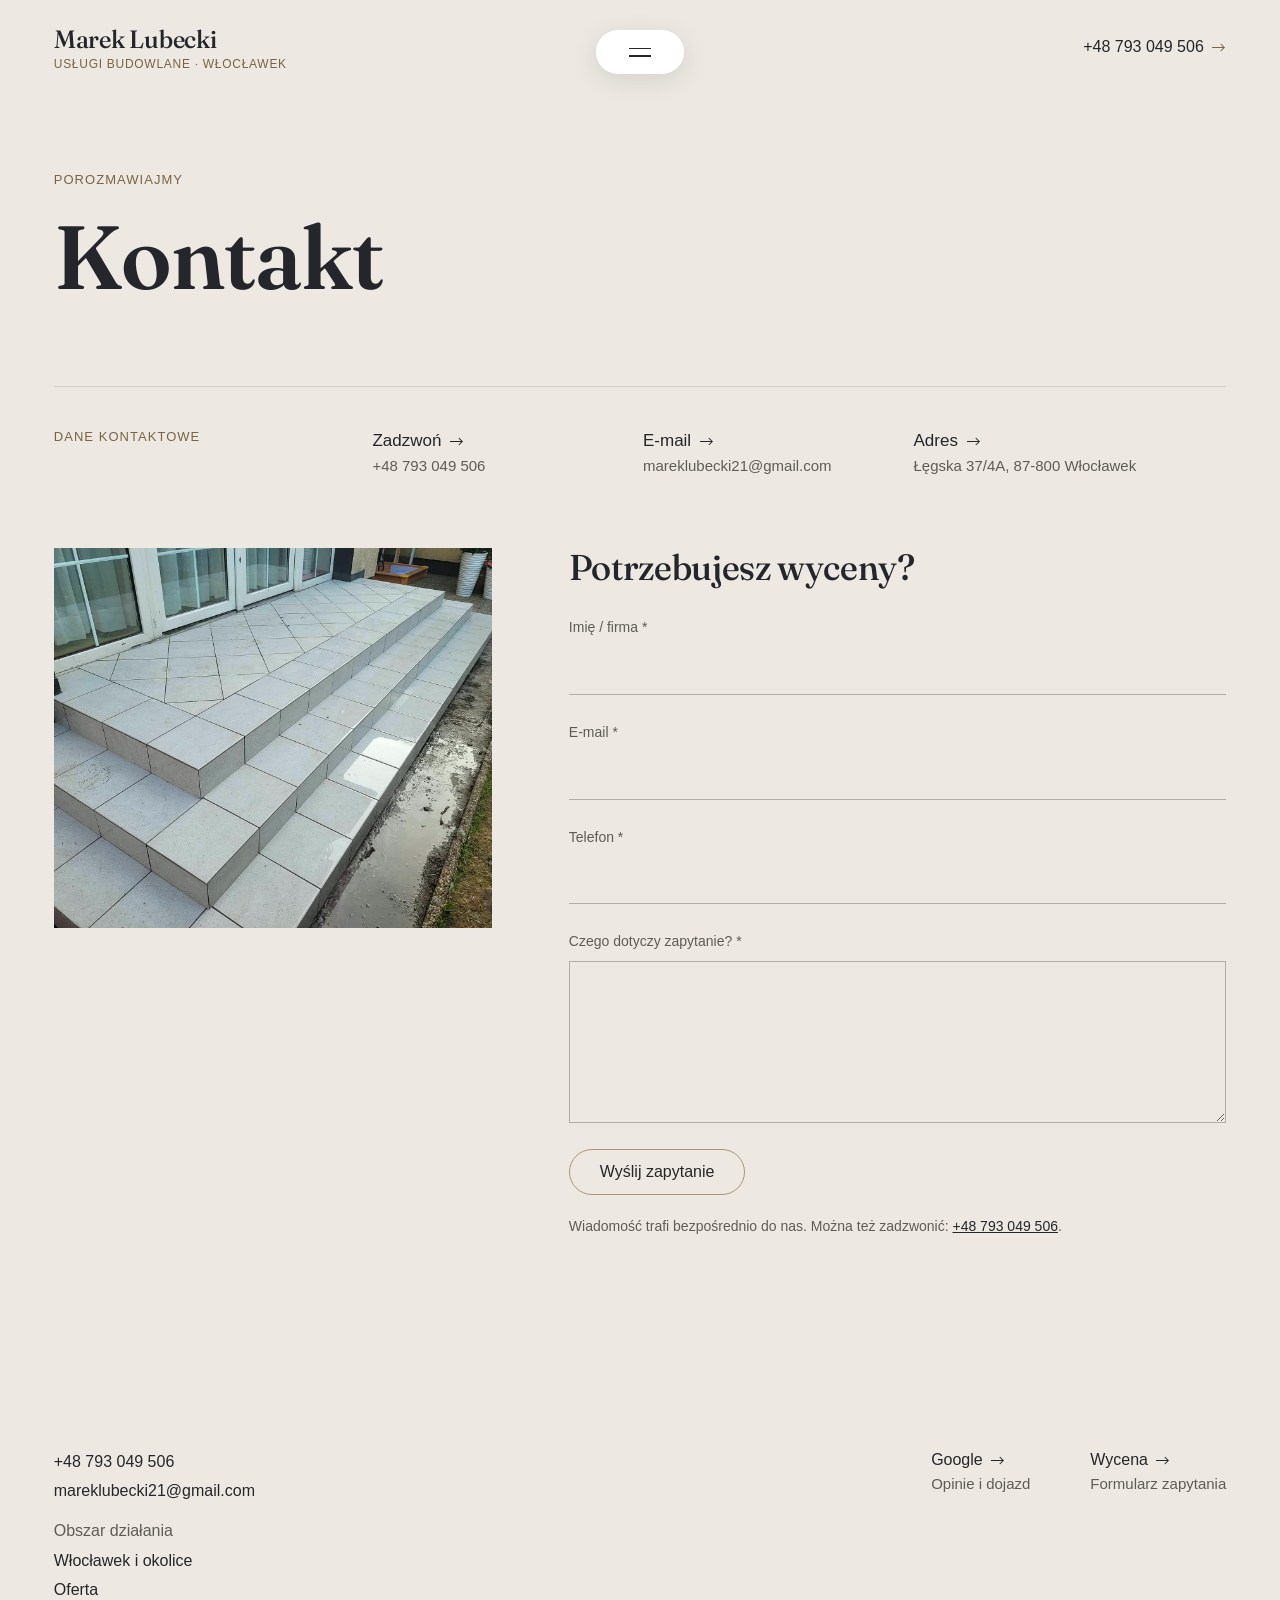
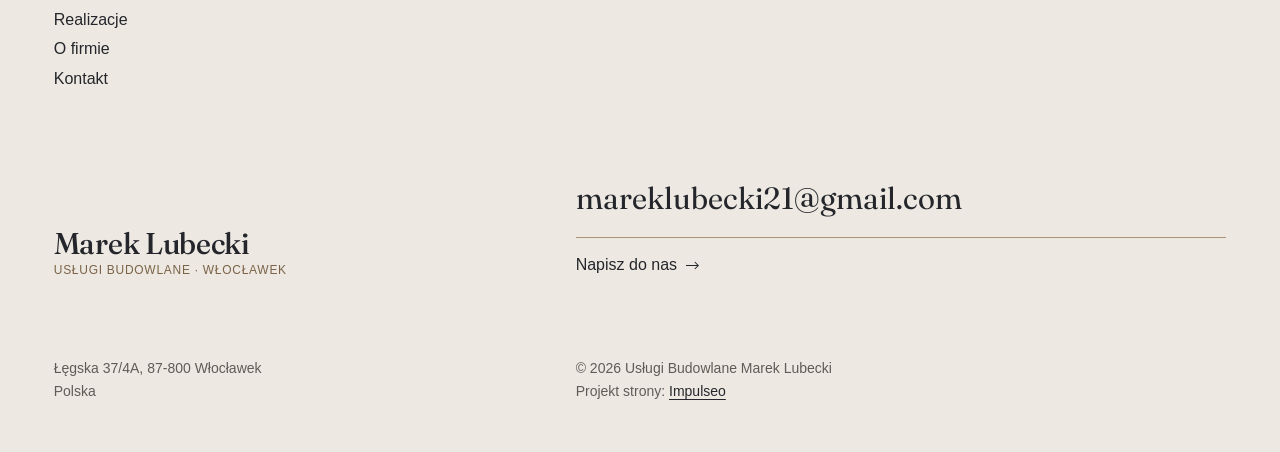
==== commit 3784dcf3: "[claude-edit][cmt:d374c28f-388b-4e11-bdb0-e2913c3877e2] Przebudowa dema na układ wzoru klindworthroo" ====
--- a/kontakt.html
+++ b/kontakt.html
@@ -3,117 +3,130 @@
 <head>
 <meta charset="UTF-8">
 <meta name="viewport" content="width=device-width, initial-scale=1.0">
-<title>Kontakt - Usługi Budowlane Marek Lubecki</title>
-<meta name="description" content="Kontakt Usługi Budowlane Marek Lubecki - Łęgska 37/4A, 87-800 Włocławek, Polska">
-<link rel="canonical" href="https://kris20032.github.io/uslugi-budowlane-marek-lubecki/kontakt.html">
+<title>Kontakt - Usługi Budowlane Marek Lubecki · Włocławek</title>
+<meta name="description" content="Zadzwoń: +48 793 049 506 lub napisz: mareklubecki21@gmail.com. Łęgska 37/4A, 87-800 Włocławek. Umów oględziny i wycenę.">
+<link rel="canonical" href="https://impulseo-pl.github.io/uslugi-budowlane-marek-lubecki/kontakt.html">
 <meta name="robots" content="noindex, nofollow">
+<meta name="theme-color" content="#24262b">
 <meta property="og:type" content="website">
 <meta property="og:locale" content="pl_PL">
 <meta property="og:site_name" content="Usługi Budowlane Marek Lubecki">
-<meta property="og:title" content="Kontakt - Usługi Budowlane Marek Lubecki">
-<meta property="og:description" content="Kontakt Usługi Budowlane Marek Lubecki - Łęgska 37/4A, 87-800 Włocławek, Polska">
-<meta property="og:url" content="https://kris20032.github.io/uslugi-budowlane-marek-lubecki/kontakt.html">
-<meta property="og:image" content="https://kris20032.github.io/uslugi-budowlane-marek-lubecki/img/og.jpg">
+<meta property="og:title" content="Kontakt - Usługi Budowlane Marek Lubecki · Włocławek">
+<meta property="og:description" content="Zadzwoń: +48 793 049 506 lub napisz: mareklubecki21@gmail.com. Łęgska 37/4A, 87-800 Włocławek. Umów oględziny i wycenę.">
+<meta property="og:url" content="https://impulseo-pl.github.io/uslugi-budowlane-marek-lubecki/kontakt.html">
+<meta property="og:image" content="https://impulseo-pl.github.io/uslugi-budowlane-marek-lubecki/img/og.jpg">
 <meta property="og:image:width" content="1200">
 <meta property="og:image:height" content="630">
 <meta name="twitter:card" content="summary_large_image">
+<script type="application/ld+json">{"@context": "https://schema.org", "@type": "LocalBusiness", "name": "Usługi Budowlane Marek Lubecki", "url": "https://impulseo-pl.github.io/uslugi-budowlane-marek-lubecki/", "telephone": "+48793049506", "email": "mareklubecki21@gmail.com", "image": "https://impulseo-pl.github.io/uslugi-budowlane-marek-lubecki/img/og.jpg", "areaServed": "Włocławek", "address": {"@type": "PostalAddress", "streetAddress": "Łęgska 37/4A", "postalCode": "87-800", "addressLocality": "Włocławek", "addressCountry": "PL"}, "sameAs": ["https://maps.google.com/?cid=16594609734550796474"]}</script>
 <link rel="preconnect" href="https://fonts.googleapis.com">
 <link rel="preconnect" href="https://fonts.gstatic.com" crossorigin>
-<link href="https://fonts.googleapis.com/css2?family=Space+Grotesk:wght@500;600;700&family=DM+Sans:opsz,wght@9..40,400;9..40,500;9..40,600&display=swap" rel="stylesheet">
-<link rel="stylesheet" href="assets/styles.css?v=66d6d17f">
+<link rel="preconnect" href="https://api.fontshare.com" crossorigin>
+<link href="https://fonts.googleapis.com/css2?family=Fraunces:opsz,wght@9..144,400;9..144,500;9..144,600&display=swap" rel="stylesheet">
+<link href="https://api.fontshare.com/v2/css?f[]=satoshi@300,400,500,700&display=swap" rel="stylesheet">
+<link rel="stylesheet" href="assets/styles.css?v=20261021">
 </head>
-<body>
+<body class="is-sub">
 
-<header class="nav">
-  <div class="wrap nav-inner">
-    <a class="brand" href="index.html"><span class="name">Usługi Budowlane Marek Lubecki</span><span class="sub">Włocławek</span></a>
-    <nav class="nav-links">
+<header class="top">
+  <a class="brand" href="index.html" aria-label="Usługi Budowlane Marek Lubecki - strona główna"><span class="brand-name">Marek Lubecki</span><span class="brand-sub">Usługi budowlane · Włocławek</span></a>
+  <a class="top-tel" href="tel:+48793049506">+48 793 049 506 <svg class="arr" viewBox="0 0 16 10" aria-hidden="true"><path d="M0 5h14M10 1l4 4-4 4" fill="none" stroke="currentColor" stroke-width="1.2"/></svg></a>
+</header>
+<button class="menu-pill" type="button" aria-label="Otwórz menu" aria-expanded="false" aria-controls="menu"><span></span><span></span></button>
+<div class="menu-ov" id="menu" aria-hidden="true">
+  <div class="menu-in">
+    <div class="menu-col">
+      <p class="menu-lab">Zakres prac</p>
+      <a href="oferta.html#wykonczenia">Wykończenia wnętrz</a>
+      <a href="oferta.html#plytki">Układanie płytek</a>
+      <a href="oferta.html#schody">Schody zewnętrzne</a>
+      <a href="oferta.html#tarasy-plyty">Tarasy z&nbsp;płyt</a>
+      <a href="oferta.html#tarasy-drewno">Tarasy z&nbsp;drewna</a>
+      <a href="oferta.html#remonty">Remonty mieszkań</a>
+    </div>
+    <nav class="menu-main" aria-label="Menu główne">
+      <a href="index.html">Start</a>
       <a href="oferta.html">Oferta</a>
       <a href="realizacje.html">Realizacje</a>
-      <a href="o-nas.html">O nas</a>
-      <a href="kontakt.html" class="active" aria-current="page">Kontakt</a>
-      <a href="tel:+48793049506" class="btn btn-accent">Zadzwoń +48 793 049 506</a>
+      <a href="o-nas.html">O&nbsp;firmie</a>
+      <a href="kontakt.html" aria-current="page">Kontakt</a>
     </nav>
-    <button class="nav-toggle" aria-label="Menu"><span></span><span></span><span></span></button>
+    <div class="menu-col menu-kontakt">
+      <p class="menu-lab">Kontakt</p>
+      <a href="tel:+48793049506">+48 793 049 506</a>
+      <a href="mailto:mareklubecki21@gmail.com">mareklubecki21@gmail.com</a>
+      <p class="menu-adr">Łęgska 37/4A, 87-800 Włocławek</p>
+      <a class="menu-g" href="https://maps.google.com/?cid=16594609734550796474" target="_blank" rel="noopener">Wizytówka Google <svg class="arr" viewBox="0 0 16 10" aria-hidden="true"><path d="M0 5h14M10 1l4 4-4 4" fill="none" stroke="currentColor" stroke-width="1.2"/></svg></a>
+    </div>
   </div>
-</header>
+</div>
 
 <main>
-<section class="pagehead">
-  <img src="img/g1.jpg" alt="Usługi Budowlane Marek Lubecki - Zapytaj o wycenę" width="1600" height="1200" decoding="async">
+<section class="beige phead">
   <div class="wrap">
-    <span class="eyebrow">Kontakt</span>
-    <h1>Zapytaj o wycenę</h1>
-    <p>Odpowiemy na pytania i przygotujemy wycenę.</p>
+    <p class="eyebrow">Porozmawiajmy</p>
+    <h1>Kontakt</h1>
   </div>
 </section>
-<section>
-  <div class="wrap contact-grid">
-    <div class="reveal">
-      <span class="eyebrow">Dane kontaktowe</span>
-      <h2 style="margin:var(--space-4) 0 var(--space-6)">Usługi Budowlane Marek Lubecki</h2>
-      <div class="info-list">
-        <div class="info-row"><div class="ic"><svg class="ico-tel" width="16" height="16" viewBox="0 0 24 24" fill="none" aria-hidden="true"><path d="M6.6 10.8a15.5 15.5 0 0 0 6.6 6.6l2.2-2.2a1 1 0 0 1 1-.24 11.4 11.4 0 0 0 3.6.58 1 1 0 0 1 1 1V20a1 1 0 0 1-1 1A17 17 0 0 1 3 4a1 1 0 0 1 1-1h3.5a1 1 0 0 1 1 1c0 1.25.2 2.46.58 3.6a1 1 0 0 1-.25 1l-2.23 2.2Z" fill="currentColor"/></svg></div><div><div class="lbl">Telefon</div><a class="val" href="tel:+48793049506">+48 793 049 506</a></div></div>
-        <div class="info-row"><div class="ic"><svg class="ico-mail" width="16" height="16" viewBox="0 0 24 24" fill="none" aria-hidden="true"><rect x="3.2" y="5.5" width="17.6" height="13" rx="1.6" stroke="currentColor" stroke-width="1.6"/><path d="M4 7l8 6 8-6" stroke="currentColor" stroke-width="1.6" stroke-linecap="round" stroke-linejoin="round"/></svg></div><div><div class="lbl">E-mail</div><a class="val" href="mailto:mareklubecki21@gmail.com">mareklubecki21@gmail.com</a></div></div>
-        <div class="info-row"><div class="ic"><svg class="ico-pin" width="16" height="16" viewBox="0 0 24 24" fill="none" aria-hidden="true"><path d="M12 21s7-6.1 7-11.5A7 7 0 0 0 5 9.5C5 14.9 12 21 12 21Z" stroke="currentColor" stroke-width="1.6" fill="none"/><circle cx="12" cy="9.5" r="2.4" fill="currentColor"/></svg></div><div><div class="lbl">Adres</div><div class="val">Łęgska 37/4A, 87-800 Włocławek, Polska</div></div></div>
-      </div>
+<section class="beige ct-sec">
+  <div class="wrap">
+    <div class="ct-row rv">
+      <p class="eyebrow">Dane kontaktowe</p>
+      <a href="tel:+48793049506"><span>Zadzwoń <svg class="arr" viewBox="0 0 16 10" aria-hidden="true"><path d="M0 5h14M10 1l4 4-4 4" fill="none" stroke="currentColor" stroke-width="1.2"/></svg></span><small>+48 793 049 506</small></a>
+      <a href="mailto:mareklubecki21@gmail.com"><span>E-mail <svg class="arr" viewBox="0 0 16 10" aria-hidden="true"><path d="M0 5h14M10 1l4 4-4 4" fill="none" stroke="currentColor" stroke-width="1.2"/></svg></span><small>mareklubecki21@gmail.com</small></a>
+      <a href="https://maps.google.com/?cid=16594609734550796474" target="_blank" rel="noopener"><span>Adres <svg class="arr" viewBox="0 0 16 10" aria-hidden="true"><path d="M0 5h14M10 1l4 4-4 4" fill="none" stroke="currentColor" stroke-width="1.2"/></svg></span><small>Łęgska 37/4A, 87-800 Włocławek</small></a>
     </div>
-    <div class="reveal">
-      <form class="form" action="https://formsubmit.co/mareklubecki21@gmail.com" method="POST">
-        <input type="hidden" name="_subject" value="Zapytanie ze strony Usługi Budowlane Marek Lubecki">
+    <div class="ct-grid">
+      <span class="ph ct-img rv"><img src="img/g1.jpg" alt="Schody przed wejściem obłożone jasnymi płytkami" width="1600" height="1200" fetchpriority="high"></span>
+      <form class="ct-form rv" action="https://formsubmit.co/mareklubecki21@gmail.com" method="POST">
+        <h2>Potrzebujesz wyceny?</h2>
+        <input type="hidden" name="_subject" value="Zapytanie ze strony - Usługi Budowlane Marek Lubecki">
         <input type="hidden" name="_captcha" value="false">
         <input type="hidden" name="_template" value="table">
-        <div class="fld"><label for="name">Imię / firma</label><input id="name" name="name" type="text" placeholder="np. Jan Kowalski" required></div>
-        <div class="fld"><label for="email">E-mail</label><input id="email" name="email" type="email" placeholder="adres@email.pl" required></div>
-        <div class="fld"><label for="phone">Telefon</label><input id="phone" name="phone" type="tel" placeholder="+48 ..."></div>
-        <div class="fld"><label for="msg">Czego dotyczy zapytanie?</label><textarea id="msg" name="message" placeholder="Napisz krótko, w czym możemy pomóc" required></textarea></div>
-        <button type="submit" class="btn btn-accent" style="width:100%;justify-content:center">Wyślij zapytanie <span class="arr">→</span></button>
-        <p class="note">Wiadomość trafi bezpośrednio do nas. Można też zadzwonić: +48 793 049 506.</p>
+        <label>Imię / firma *<input type="text" name="name" required autocomplete="name"></label>
+        <label>E-mail *<input type="email" name="email" required autocomplete="email"></label>
+        <label>Telefon *<input type="tel" name="phone" required autocomplete="tel"></label>
+        <label>Czego dotyczy zapytanie? *<textarea name="message" rows="5" required></textarea></label>
+        <button class="btn" type="submit">Wyślij zapytanie</button>
+        <p class="ct-note">Wiadomość trafi bezpośrednio do nas. Można też zadzwonić: <a href="tel:+48793049506">+48 793 049 506</a>.</p>
       </form>
     </div>
   </div>
 </section>
-<section style="padding-top:0">
-  <div class="wrap reveal">
-    <iframe class="map" title="Usługi Budowlane Marek Lubecki - Włocławek" src="https://maps.google.com/maps?q=52.6559049%2C19.0792926&z=15&output=embed" loading="lazy" referrerpolicy="no-referrer-when-downgrade"></iframe>
-  </div>
-</section>
 </main>
 
-<footer>
+<footer class="foot">
   <div class="wrap">
-    <div class="foot-grid">
-      <div class="foot-brand">
-        <div class="name">Usługi Budowlane Marek Lubecki</div>
-        <p>Wykończenia wnętrz, płytki na ścianach i schodach, tarasy z płyt i z drewna. Firma działa od 2018 roku, a każde zlecenie zaczynam od oględzin na miejscu.</p>
+    <div class="foot-top">
+      <ul class="foot-list">
+        <li><a href="tel:+48793049506">+48 793 049 506</a></li>
+        <li><a href="mailto:mareklubecki21@gmail.com">mareklubecki21@gmail.com</a></li>
+        <li class="foot-mute">Obszar działania</li>
+        <li>Włocławek i&nbsp;okolice</li>
+        <li><a href="oferta.html">Oferta</a></li>
+        <li><a href="realizacje.html">Realizacje</a></li>
+        <li><a href="o-nas.html">O&nbsp;firmie</a></li>
+        <li><a href="kontakt.html">Kontakt</a></li>
+      </ul>
+      <div class="foot-soc">
+        <a href="https://maps.google.com/?cid=16594609734550796474" target="_blank" rel="noopener"><span>Google <svg class="arr" viewBox="0 0 16 10" aria-hidden="true"><path d="M0 5h14M10 1l4 4-4 4" fill="none" stroke="currentColor" stroke-width="1.2"/></svg></span><small>Opinie i&nbsp;dojazd</small></a>
+        <a href="kontakt.html"><span>Wycena <svg class="arr" viewBox="0 0 16 10" aria-hidden="true"><path d="M0 5h14M10 1l4 4-4 4" fill="none" stroke="currentColor" stroke-width="1.2"/></svg></span><small>Formularz zapytania</small></a>
       </div>
-      <div class="foot-col">
-        <h4>Nawigacja</h4>
-        <a href="oferta.html">Oferta</a>
-        <a href="realizacje.html">Realizacje</a>
-        <a href="o-nas.html">O nas</a>
-        <a href="kontakt.html">Kontakt</a>
-      </div>
-      <div class="foot-col">
-        <h4>Kontakt</h4>
-        <a href="tel:+48793049506">+48 793 049 506</a>
-        <a href="mailto:mareklubecki21@gmail.com">mareklubecki21@gmail.com</a>
-        <p>Łęgska 37/4A, 87-800 Włocławek, Polska</p>
-        <a href="https://maps.google.com/?cid=16594609734550796474" target="_blank" rel="noopener">Jak dojechać →</a>
-      <div class="foot-soc">
-        <a class="soc" href="https://maps.google.com/?cid=16594609734550796474" target="_blank" rel="noopener" aria-label="Google - Usługi Budowlane Marek Lubecki"><svg viewBox="0 0 24 24" aria-hidden="true" focusable="false"><path d="M12.48 10.92v3.28h7.84c-.24 1.84-.853 3.187-1.787 4.133-1.147 1.147-2.933 2.4-6.053 2.4-4.827 0-8.6-3.893-8.6-8.72s3.773-8.72 8.6-8.72c2.6 0 4.507 1.027 5.907 2.347l2.307-2.307C18.747 1.44 16.133 0 12.48 0 5.867 0 .307 5.387.307 12s5.56 12 12.173 12c3.573 0 6.267-1.173 8.373-3.36 2.16-2.16 2.84-5.213 2.84-7.667 0-.76-.053-1.467-.173-2.053H12.48z" fill="currentColor"/></svg></a>
-      </div>
+    </div>
+    <div class="foot-mid">
+      <a class="brand brand-foot" href="index.html"><span class="brand-name">Marek Lubecki</span><span class="brand-sub">Usługi budowlane · Włocławek</span></a>
+      <div class="foot-mail">
+        <a class="foot-mail-big" href="mailto:mareklubecki21@gmail.com">mareklubecki21@gmail.com</a>
+        <a class="foot-mail-sub" href="mailto:mareklubecki21@gmail.com">Napisz do nas <svg class="arr" viewBox="0 0 16 10" aria-hidden="true"><path d="M0 5h14M10 1l4 4-4 4" fill="none" stroke="currentColor" stroke-width="1.2"/></svg></a>
       </div>
     </div>
     <div class="foot-bot">
-      <span>© 2026 Usługi Budowlane Marek Lubecki</span>
-      <span>Projekt strony: <a class="foot-credit" href="https://impulseo.pl" target="_blank" rel="noopener">Impulseo</a></span>
+      <p>Łęgska 37/4A, 87-800 Włocławek<br>Polska</p>
+      <p>© 2026 Usługi Budowlane Marek Lubecki<br>Projekt strony: <a href="https://impulseo.pl" target="_blank" rel="noopener">Impulseo</a></p>
     </div>
   </div>
 </footer>
-<div class="sticky-call"><a class="sc-call" href="tel:+48793049506"><svg class="ico-tel" width="16" height="16" viewBox="0 0 24 24" fill="none" aria-hidden="true"><path d="M6.6 10.8a15.5 15.5 0 0 0 6.6 6.6l2.2-2.2a1 1 0 0 1 1-.24 11.4 11.4 0 0 0 3.6.58 1 1 0 0 1 1 1V20a1 1 0 0 1-1 1A17 17 0 0 1 3 4a1 1 0 0 1 1-1h3.5a1 1 0 0 1 1 1c0 1.25.2 2.46.58 3.6a1 1 0 0 1-.25 1l-2.23 2.2Z" fill="currentColor"/></svg> Zadzwoń</a><a class="sc-quote" href="kontakt.html">Zadzwoń</a></div>
-<div class="demo-wazne" data-do="2026-10-27" data-cykl="3" hidden><svg class="dw-ico" width="13" height="13" viewBox="0 0 24 24" fill="none" aria-hidden="true"><circle cx="12" cy="12" r="8.6" stroke="currentColor" stroke-width="1.8"/><path d="M12 7.2V12l3.3 2" stroke="currentColor" stroke-width="1.8" stroke-linecap="round"/></svg><span class="dw-txt"></span></div>
-
-<script src="assets/main.js"></script>
+<div class="sticky-call"><a href="tel:+48793049506">Zadzwoń +48 793 049 506</a></div>
+<script src="assets/main.js?v=20261021"></script>
 </body>
 </html>
--- a/assets/styles.css
+++ b/assets/styles.css
@@ -1,1858 +1,325 @@
-/* ============================================================
-   STOLBASZ — premium, architektoniczny B2B fit-out
-   Jasna paleta, zero brązu. System wg premium-web-craft.
-   Projekt strony: Impulseo (impulseo.pl)
-   ============================================================ */
-
+/* Usługi Budowlane Marek Lubecki - układ na wzór klindworthroofing.com (beż + grafit + brąz) */
 :root{
-  /* PALETA — jasna, architektoniczna, chłodna */
-  --paper:#F4F6F8;          /* główne tło */
-  --paper-2:#E7EBEF;        /* sekcje alternatywne (chłodny jasny szary) */
-  --paper-3:#E7EBEF;        /* delikatne wypełnienia */
-  --ink:#15212E;            /* tekst główny — chłodny grafit */
-  --ink-soft:#243443;       /* nagłówki drugorzędne */
-  --muted:#6B7785;          /* tekst poboczny */
-  --line:rgba(21,33,46,.12);/* hairline */
-  --accent:#E8A317;         /* stonowany petrol-slate — jedyny akcent */
-  --accent-d:#C9870C;
-  --accent-soft:rgba(232,163,23,.10);
-  --dark:#15212E;           /* sekcje ciemne (stopka/CTA) */
-
-  /* HOVER ZDJĘĆ — JEDEN standard dla całego silnika (decyzja K. 04.08.2026, artefakt z wariantami).
-     AKTUALNE (K.+Szymon 09.08.2026, wybór z artefaktu 6 wariantów): zoom 1.05 przy 1.4s -
-     przy tak długim czasie mocniejszy kadr NIE skacze, tylko „oddycha". Poprzedni standard
-     (1.02 / .55s z 04.08) odbierany jako dynamiczny i szybki.
-     Spoczynek lekko przygaszony, ale TYLKO tam, gdzie jest mysz (@media hover:hover) —
-     na telefonie zdjęcia zostają w pełnej jasności. */
-  --img-zoom:1.05;                   /* K.+Szymon 09.08: wariant F z artefaktu porównawczego */
-  --img-rest:brightness(.95) saturate(.99);
-  --img-hot:brightness(1.06) saturate(1.05);
-  --img-dur:1.4s;                    /* K.+Szymon 09.08 (wariant F): powoli = elegancko */
-  --img-ease:cubic-bezier(.16,.84,.44,1);  /* miękki ogon, efekt „oddychania" */
-
-  /* ODSTĘPY — skala 4/8 */
-  --space-1:4px; --space-2:8px; --space-3:12px; --space-4:16px; --space-5:24px;
-  --space-6:32px; --space-7:48px; --space-8:64px; --space-9:96px; --space-10:128px;
-
-  /* TYPOGRAFIA — fluid clamp() (skala podbita 16.07.2026: większe, czytelniejsze litery — uwaga Adama) */
-  --text-sm:clamp(.9rem,.87rem + .12vw,1rem);
-  --text-base:clamp(1.08rem,1.04rem + .18vw,1.2rem);
-  --text-lg:clamp(1.24rem,1.15rem + .34vw,1.44rem);
-  --text-h3:clamp(1.34rem,1.22rem + .55vw,1.66rem);
-  --text-h2:clamp(2.1rem,1.66rem + 2.1vw,3.1rem);
-  --text-h1:clamp(2.9rem,2.1rem + 4vw,5.1rem);
-
-  /* PROMIENIE — architektoniczne, raczej ostre */
-  --r-sm:3px; --r-md:6px; --r-lg:10px;
-
-  /* RUCH */
-  --ease:cubic-bezier(.25,.46,.45,.94); --dur:.24s;
-
-  /* CIENIE — miękkie, warstwowe */
-  --sh-sm:0 1px 2px rgba(16,24,32,.04), 0 2px 8px rgba(16,24,32,.05);
-  --sh-md:0 2px 6px rgba(16,24,32,.05), 0 12px 28px -8px rgba(16,24,32,.12);
-  --sh-lg:0 6px 14px rgba(16,24,32,.07), 0 26px 56px -18px rgba(16,24,32,.22);
-
-  --hairline:1px solid var(--line);
-
-  --font-display:'Space Grotesk','Inter',sans-serif;
-  --font-body:'DM Sans','Inter',sans-serif;
-}
-
-*{box-sizing:border-box;margin:0;padding:0}
-html{scroll-behavior:smooth}
-body{
-  font-family:var(--font-body);
-  font-size:var(--text-base);
-  line-height:1.65;
-  color:var(--ink);
-  background:var(--paper);
-  -webkit-font-smoothing:antialiased;
-  text-rendering:optimizeLegibility;
-}
-img{max-width:100%;height:auto;display:block}  /* height:auto = width/height z atrybutów trzyma proporcje (TOP#12) */
+  --ink:#24262b;
+  --ink-2:#2e3036;
+  --beige:#ede9e2;
+  --beige-2:#e3ddd3;
+  --accent:#ac9376;
+  --accent-d:#7a6347;
+  --accent-soft:rgba(172,147,118,.35);
+  --paper:#ede9e2;
+  --txt:#24262b;
+  --txt-mute:#5f5c57;
+  --on-dark:#ede9e2;
+  --on-dark-mute:#a8a49c;
+  --serif:"Fraunces","Georgia",serif;
+  --sans:"Satoshi","Helvetica Neue",Arial,sans-serif;
+  --wrap:1320px;
+  --pad:clamp(20px,4.2vw,60px);
+  --img-zoom:1.05;
+  --img-dur:1.4s;
+  --img-ease:cubic-bezier(.16,.84,.44,1);
+}
+*,*::before,*::after{box-sizing:border-box}
+html{scroll-behavior:smooth;-webkit-text-size-adjust:100%}
+body{margin:0;font-family:var(--sans);font-size:17px;line-height:1.6;color:var(--txt);background:var(--beige);-webkit-font-smoothing:antialiased}
+img{display:block;max-width:100%;height:auto}
 a{color:inherit;text-decoration:none}
-
-.wrap{width:min(92%,1180px);margin-inline:auto}
-section{padding-block:clamp(52px,6.5vw,96px)}
-
-h1,h2,h3{font-family:var(--font-display);font-weight:700;line-height:1.08;letter-spacing:-.02em;color:var(--ink)}
-h1{font-size:var(--text-h1);letter-spacing:-.035em}
-h2{font-size:var(--text-h2);letter-spacing:-.025em}
-h3{font-size:var(--text-h3)}
-/* MIARA — długość wiersza. WCAG 2.2 SC 1.4.8: max 80 znaków; Butterick: 45–90.
-   68ch daje realnie 72–78 znaków polskiego tekstu, czyli z zapasem pod granicą.
-   Wcześniej limit miał TYLKO <p> — <li>, <blockquote> i <dd> nie miały żadnego,
-   i to jedyny powód, dla którego 23 bloki na dwóch oddanych stronach jadą po
-   83–106 znaków w wierszu (pomiar 07.08.2026, bramka `miara`).
-   ⚠️ Listy i definicje ograniczamy TYLKO bez klasy: `ul`/`ol` z klasą to u nas
-   układ (siatki kafli, menu), a nie tekst ciągły — tam miarę wyznacza układ. */
-/* 60ch, nie 68ch (K. 10.08): po zmianie fontów na węższe kroje (DM Sans i spółka)
-   w 68ch mieściło się ~90 znaków - bramka pikselowa słusznie zgłaszała przekroczenie
-   granicy 80. Pomiar na żywej przeglądarce: 60ch = 90 znaków, 53ch = ~78 znaków, czyli normę WCAG 1.4.8. */
-:root{ --miara:53ch }
-p{max-width:min(100%,var(--miara))}
-blockquote,
-ul:not([class])>li, ol:not([class])>li,
-dl:not([class])>dd{max-width:min(100%,var(--miara))}
-
-/* ⚠️ Świadomie BEZ wyjątku `.tile p,.card p,.svc p{max-width:none}`, choć nasuwa się sam:
-   te akapity BYŁY już ograniczone (stare `p{max-width:65ch}`), więc „wyjątek" nie odblokowałby
-   niczego nowego — tylko ROZLUŹNIŁ stan sprzed zmiany na wszystkich demach naraz.
-   `figcaption` żadna z reguł wyżej nie dotyczy, więc też nie potrzebuje zwolnienia. */
-
-/* ŁAMANIE. `balance` wyrównuje długości wierszy w nagłówku, `pretty` pilnuje ostatniego
-   wiersza akapitu, żeby nie został w nim jeden wyraz. Obsługiwane od Chrome 117 /
-   Safari 17.5; starsze przeglądarki po prostu ignorują tę własność.
-   `text-wrap:pretty` nie występowało dotąd ANI RAZ w silniku ani w repo klientów. */
-h1,h2,h3,.lead,.lede{text-wrap:balance}
-p,li,blockquote,dd{text-wrap:pretty}
-
-.eyebrow{
-  font-family:var(--font-body);
-  font-size:var(--text-sm);
-  font-weight:600;
-  letter-spacing:.18em;
-  text-transform:uppercase;
-  color:var(--accent);
-  display:inline-flex;align-items:center;gap:var(--space-3);
-}
-/* flex:none + margin-top = kreska trzyma się PIERWSZEJ linii. Wcześniej align-items:center
-   centrowało ją względem całego bloku i przy zawinięciu (długi kicker typu
-   „…WNĘTRZ · LESZNO · OD 2019") druga linia lądowała z brzydkim wcięciem. */
-.eyebrow{align-items:flex-start}
-.eyebrow>*,.eyebrow{text-wrap:balance}   /* dlugi kicker lamal sie na sierote typu samo „2019" w drugiej linii */
-.eyebrow::before{content:"";width:28px;height:1px;background:var(--accent);display:inline-block;flex:none;margin-top:.62em}
-
-.muted{color:var(--muted)}
-.lead{font-size:var(--text-lg);line-height:1.55;color:var(--ink-soft);max-width:50ch}
-
-/* ---------- BUTTONS ---------- */
-.btn{
-  display:inline-flex;align-items:center;gap:var(--space-2);
-  font-weight:600;font-size:var(--text-sm);letter-spacing:.02em;
-  padding:var(--space-4) var(--space-6);
-  border-radius:var(--r-sm);
-  transition:transform var(--dur) var(--ease),box-shadow var(--dur) var(--ease),background var(--dur) var(--ease);
-  cursor:pointer;border:1px solid transparent;
-}
-.btn-accent{background:var(--accent);color:#fff;box-shadow:var(--sh-sm)}
-.btn-accent:hover{background:var(--accent-d);transform:translateY(-2px);box-shadow:var(--sh-md)}
-.btn-accent:active{transform:translateY(0);box-shadow:var(--sh-sm)}
-.btn-ghost{background:transparent;color:var(--ink);border-color:var(--line)}
-.btn-ghost:hover{border-color:var(--accent);color:var(--accent);transform:translateY(-2px)}
-.btn-light{background:#fff;color:var(--ink);box-shadow:var(--sh-sm)}
-.btn-light:hover{transform:translateY(-2px);box-shadow:var(--sh-md)}
-.btn .arr{transition:transform var(--dur) var(--ease)}
-.btn:hover .arr{transform:translateX(4px)}
-
-/* ---------- NAV ---------- */
-.nav{
-  position:sticky;top:0;z-index:50;
-  background:color-mix(in srgb,var(--paper) 88%,transparent);
-  backdrop-filter:saturate(140%) blur(10px);
-  border-bottom:var(--hairline);
-}
-.nav-inner{display:flex;align-items:center;justify-content:space-between;gap:var(--space-5);height:72px}
-/* ANTY-NACHODZENIE (K. 05.08.2026): długa nazwa firmy + przycisk z pełnym numerem nie mieściły się w pasku
-   i flex ściskał linki PONIŻEJ ich treści - "Kontakt" wchodził na ramkę "Zadzwoń +48 ...". Teraz ustępuje
-   nazwa marki (skrót wielokropkiem), a menu i przycisk nigdy się nie kurczą ani nie zachodzą na siebie. */
-.brand{display:flex;flex-direction:column;line-height:1;min-width:0;flex:0 1 auto}
-.brand .name{font-family:var(--font-display);font-weight:800;font-size:1.35rem;letter-spacing:.04em;white-space:nowrap;overflow:hidden;text-overflow:ellipsis}
-.brand .sub{font-size:.62rem;letter-spacing:.34em;text-transform:uppercase;color:var(--muted);margin-top:5px;white-space:nowrap;overflow:hidden;text-overflow:ellipsis}
-.nav-links{display:flex;align-items:center;gap:var(--space-6);flex:0 0 auto}
-.nav-links a{font-size:var(--text-sm);font-weight:500;color:var(--ink-soft);position:relative;padding-block:4px;white-space:nowrap;transition:color var(--dur) var(--ease)}
-.nav-links a::after{content:"";position:absolute;left:0;bottom:0;width:0;height:1.5px;background:var(--accent);transition:width var(--dur) var(--ease)}
-.nav-links a:hover,.nav-links a.active{color:var(--ink)}
-.nav-links a:hover::after,.nav-links a.active::after{width:100%}
-.nav-links .btn{padding:var(--space-2) var(--space-5)}
-/* przyciski w nav: właściwy kolor (przebij .nav-links a) + bez podkreślenia */
-.nav-links a.btn-accent{color:#fff}
-.nav-links a.btn-ghost,.nav-links a.btn-light{color:var(--ink)}
-/* CTA w pasku: NIE podkreślenie spod linków menu, ale ten sam przelatujący błysk,
-   co na wszystkich innych przyciskach (zgłoszenie K. 13.08.2026 - „na hero jest efekt
-   światła przechodzącego przez przycisk, na navbarze go nie ma, a mają być identyczne").
-   Reguła `.nav-links a::after` jest silniejsza od `.btn::after`, więc trzeba jej
-   geometrię wyzerować i wpisać połysk z nazwy - samo `display:none` gasiło efekt. */
-.nav-links a.btn::after{
-  display:block;content:"";position:absolute;inset:0;z-index:-1;pointer-events:none;
-  width:auto;height:auto;border-radius:inherit;   /* kasuje geometrię podkreślenia (width:0;height:1.5px) */
-  background:linear-gradient(100deg,transparent 32%,rgba(255,255,255,.20) 50%,transparent 68%);
-  translate:-120% 0}
-@media (prefers-reduced-motion:no-preference){
-  .nav-links a.btn:hover::after{translate:120% 0;transition:translate .75s var(--mt-ease,cubic-bezier(.16,.84,.44,1))}
-}
-.nav-toggle{display:none;background:none;border:none;cursor:pointer;flex-direction:column;gap:5px;padding:8px}
-.nav-toggle span{width:24px;height:2px;background:var(--ink);transition:var(--dur)}
-/* Ciasny zakres MIĘDZY menu mobilnym a pełnym pulpitem: zbijamy odstępy i nazwę marki,
-   żeby wszystko zmieściło się naturalnie, zanim w ogóle dojdzie do skracania wielokropkiem. */
-@media(max-width:1280px) and (min-width:921px){
-  .nav-links{gap:var(--space-4)}
-  .nav-links .btn{padding:var(--space-2) var(--space-4)}
-  .brand .name{font-size:1.15rem}
-}
-
-/* ---------- HERO (split) ---------- */
-.hero{position:relative;overflow:hidden;border-bottom:var(--hairline)}
-.hero-grid{display:grid;grid-template-columns:1.05fr .95fr;gap:clamp(24px,4vw,60px);align-items:center;
-  padding-block:clamp(36px,4.5vw,64px)}
-.hero-copy .eyebrow{margin-bottom:var(--space-5)}
-.hero-copy h1{margin-bottom:var(--space-5)}
-.hero-copy .lead{margin-bottom:var(--space-7)}
-.hero-actions{display:flex;flex-wrap:wrap;gap:var(--space-4)}
-.hero-art{position:relative;aspect-ratio:4/3;border-radius:var(--r-lg);overflow:hidden;box-shadow:var(--sh-lg)}
-.hero-art img{width:100%;height:100%;object-fit:cover}
-.hero-art::after{content:"";position:absolute;inset:0;background:linear-gradient(180deg,transparent 55%,rgba(18,24,28,.28))}
-.hero-badge{position:absolute;left:var(--space-5);bottom:var(--space-5);z-index:2;
-  background:rgba(252,252,251,.94);backdrop-filter:blur(4px);
-  border-radius:var(--r-md);padding:var(--space-4) var(--space-5);box-shadow:var(--sh-md);max-width:78%}
-.hero-badge strong{display:block;font-family:var(--font-display);font-size:1rem;letter-spacing:-.01em}
-.hero-badge span{font-size:var(--text-sm);color:var(--muted)}
-
-/* ---------- HERO duży / kinowy (strona główna) ---------- */
-.hero-cine{position:relative;min-height:clamp(560px,82vh,840px);min-height:clamp(560px,82svh,840px);display:flex;align-items:center;overflow:hidden;border-bottom:var(--hairline)}
-.hero-cine>img{position:absolute;inset:0;width:100%;height:100%;object-fit:cover;z-index:0}
-.hero-cine::after{content:"";position:absolute;inset:0;z-index:1;
-  background:linear-gradient(95deg,rgba(13,18,23,.86) 0%,rgba(13,18,23,.64) 32%,rgba(13,18,23,.24) 62%,rgba(13,18,23,.04) 100%)}
-.hero-cine .wrap{position:relative;z-index:2;padding-block:var(--space-8)}
-.hero-cine .hero-copy{max-width:660px}
-.hero-cine .eyebrow{color:#fff;margin-bottom:var(--space-5)}
-.hero-cine .eyebrow::before{background:#fff}
-.hero-cine h1{color:#fff;margin-bottom:var(--space-5);font-size:clamp(2.9rem,2rem + 4.4vw,5.2rem);text-wrap:balance}
-.hero-cine .lead{color:rgba(255,255,255,.92);max-width:48ch;margin-bottom:var(--space-7)}
-.hero-cine .hero-actions{display:flex;flex-wrap:wrap;gap:var(--space-4)}
-/* NISKIE OKNO (laptop z dokiem i paskami przeglądarki ma ~700-780 px wysokości widoku):
-   H1 do 5.2rem + długi lead nie mieściły się i przyciski wypadały POD krawędź ekranu -
-   klient widział stronę bez ani jednego CTA. Skalujemy w dół, zamiast przycinać treść. */
-@media(min-width:821px) and (max-height:820px){
-  .hero-cine{min-height:clamp(520px,94svh,780px)}
-  .hero-cine .wrap{padding-block:var(--space-6)}
-  .hero-cine h1{font-size:clamp(2.2rem,1.5rem + 2.6vw,3.6rem);margin-bottom:var(--space-4)}
-  .hero-cine .eyebrow{margin-bottom:var(--space-4)}
-  .hero-cine .lead{margin-bottom:var(--space-5);max-width:44ch}
-}
-@media(max-width:680px){
-  .hero-cine{min-height:clamp(520px,76vh,640px);min-height:clamp(520px,76svh,640px);align-items:flex-end}
-  .hero-cine::after{background:linear-gradient(0deg,rgba(13,18,23,.9) 6%,rgba(13,18,23,.45) 55%,rgba(13,18,23,.25) 100%)}
-  .hero-cine .wrap{padding-bottom:var(--space-9)}
-  /* TELEFON (~90% oglądających): lead potrafił zająć 8 linii i zepchnąć CTA poza pierwszy ekran.
-     Zwężamy interlinię i skalę - treści nie ucinamy, bo to ona sprzedaje. */
-  .hero-cine .lead{font-size:.98rem;line-height:1.5;margin-bottom:var(--space-5)}
-  .hero-cine .eyebrow{font-size:.72rem;letter-spacing:.13em;margin-bottom:var(--space-4)}
-  .hero-cine .eyebrow::before{width:20px}
-  .hero-cine h1{margin-bottom:var(--space-4)}
-}
-
-/* full-bleed hero variant (podstrony) */
-.pagehead{position:relative;min-height:46vh;min-height:46svh;display:flex;align-items:flex-end;overflow:hidden;border-bottom:var(--hairline)}
-.pagehead img{position:absolute;inset:0;width:100%;height:100%;object-fit:cover}
-/* 10.08.2026 (decyzja K.): mocniejsze przyciemnienie + cień pod tekstem. Bramka mierzyła na
-   nagłówkach podstron 3,38-3,43:1 przy wymaganych 4,5 — jasne zdjęcie (hala, śnieg, niebo)
-   podchodziło pod biały tekst. Zdjęcia klientów są różne, więc kontrast musi dawać WARSTWA,
-   a nie szczęśliwy dobór kadru. */
-.pagehead::after{content:"";position:absolute;inset:0;background:linear-gradient(180deg,rgba(18,24,28,.40),rgba(18,24,28,.76))}
-.pagehead .wrap{position:relative;z-index:2;padding-block:var(--space-9);color:#fff}
-.pagehead h1{color:#fff;max-width:18ch;text-shadow:0 2px 16px rgba(0,0,0,.55)}
-.pagehead .eyebrow{color:#fff}
-.pagehead .eyebrow::before{background:#fff}
-.pagehead p{color:rgba(255,255,255,.92);margin-top:var(--space-4);max-width:54ch;text-shadow:0 1px 12px rgba(0,0,0,.5)}
-
-/* ---------- STRIP (pasek skrótów / liczby) ---------- */
-.strip{background:var(--dark);color:#fff}
-/* PASEK HASEŁ — standard 04.08.2026 (decyzja K.): 5 haseł w JEDNYM rzędzie, tekst WYŚRODKOWANY,
-   węższe marginesy boczne niż reszta strony (pasek ma iść szerzej), równe wysokości kolumn. */
-.strip .wrap{width:min(96%,1440px);display:grid;grid-template-columns:repeat(5,1fr);
-  gap:var(--space-5);padding-block:var(--space-7);align-items:stretch}
-.strip .item .k{font-family:var(--font-display);font-size:clamp(1.05rem,.82rem + .85vw,1.55rem);
-  font-weight:800;letter-spacing:-.02em;color:#fff;line-height:1.18;text-wrap:balance}
-.strip .item .v{font-size:var(--text-sm);color:rgba(255,255,255,.66);margin-top:var(--space-2);line-height:1.4}
-.strip .item{border-left:2px solid var(--accent);padding-inline:var(--space-4);
-  text-align:center;display:flex;flex-direction:column;justify-content:center}
-/* liczba kolumn = liczba haseł, żeby ostatnie nie zostawało samo w drugim rzędzie.
-   Klasę n-N nadaje multipage.py; domyślnie (bez klasy) pasek jest 5-kolumnowy. */
-.strip.n-2 .wrap{grid-template-columns:repeat(2,1fr)}
-.strip.n-3 .wrap{grid-template-columns:repeat(3,1fr)}
-.strip.n-4 .wrap{grid-template-columns:repeat(4,1fr);gap:var(--space-6)}
-.strip.n-4 .item .k{font-size:clamp(1.3rem,1rem + 1.1vw,2rem)}
-.strip.n-6 .wrap{grid-template-columns:repeat(6,1fr);gap:var(--space-4)}
-.strip.n-6 .item .k{font-size:clamp(.98rem,.8rem + .7vw,1.35rem)}
-/* równe łamanie: zamiast "długa linia + jedno słowo" obie linie zbliżonej długości */
-.strip .item .k{text-wrap:balance}
-
-/* ---------- SECTION HEAD ---------- */
-.head{max-width:48rem;margin-bottom:var(--space-8)}
-.head.center{margin-inline:auto;text-align:center}
-.head .eyebrow{margin-bottom:var(--space-4)}
-.head h2{margin-bottom:var(--space-4)}
-.head p{color:var(--muted);font-size:var(--text-lg);line-height:1.55}
-.head.center p{margin-inline:auto}
-
-/* ---------- INTRO SPLIT ---------- */
-.split{display:grid;grid-template-columns:.92fr 1.08fr;gap:clamp(28px,5vw,80px);align-items:center}
-.split.rev{grid-template-columns:1.08fr .92fr}
-.split.rev .split-art{order:-1}
-.split-art{position:relative;aspect-ratio:5/4;border-radius:var(--r-lg);overflow:hidden;box-shadow:var(--sh-lg)}
-.split-art img{width:100%;height:100%;object-fit:cover}
-.split-copy h2{margin-bottom:var(--space-5)}
-.split-copy p+p{margin-top:var(--space-4)}
-.split-copy .btn{margin-top:var(--space-6)}
-
-/* ---------- SERVICES (zakres) ---------- */
-.svc-grid{display:grid;grid-template-columns:repeat(auto-fit,minmax(280px,1fr));gap:var(--space-5)}
-.svc{background:#fff;border:var(--hairline);border-radius:var(--r-md);padding:var(--space-7) var(--space-6);
-  transition:transform var(--dur) var(--ease),box-shadow var(--dur) var(--ease),border-color var(--dur) var(--ease);
-  position:relative;overflow:hidden}
-.svc::before{content:"";position:absolute;left:0;top:0;width:3px;height:0;background:var(--accent);transition:height var(--dur) var(--ease)}
-.svc:hover{transform:translateY(-4px);box-shadow:var(--sh-md);border-color:transparent}
-.svc:hover::before{height:100%}
-.svc .ic{font-family:var(--font-display);font-size:.8rem;font-weight:700;letter-spacing:.12em;color:var(--accent);margin-bottom:var(--space-4)}
-.svc h3{margin-bottom:var(--space-3);font-size:1.22rem}
-.svc p{color:var(--muted);font-size:var(--text-base);line-height:1.6}
-
-/* big detailed service rows */
-.svc-row{display:grid;grid-template-columns:.8fr 1.2fr;gap:clamp(20px,4vw,60px);align-items:center;padding-block:var(--space-8)}
-.svc-row+.svc-row{border-top:var(--hairline)}
-.svc-row.rev{grid-template-columns:1.2fr .8fr}
-/* Naprzemienny układ wierszy oferty: co drugi wiersz ma zdjęcie po PRAWEJ.
-   Było `order:-1` — martwy kod, bo zdjęcie i tak jest pierwszym dzieckiem w HTML,
-   więc wszystkie wiersze wyglądały identycznie (zdjęcie zawsze z lewej), a `rev`
-   zmieniało tylko szerokość kolumn. Znalezione 29.07.2026 przy różnicowaniu kierunków
-   animacji (pomiar pozycji: art.mid 390/502 przy row.mid 756 — zawsze lewa strona). */
-.svc-row.rev .svc-row-art{order:2}
-.svc-row-art{aspect-ratio:4/3;border-radius:var(--r-md);overflow:hidden;box-shadow:var(--sh-md)}
-.svc-row-art img{width:100%;height:100%;object-fit:cover}
-.svc-row h3{font-size:1.5rem;margin-bottom:var(--space-4)}
-.svc-row .num{font-family:var(--font-display);font-size:.85rem;font-weight:700;letter-spacing:.14em;color:var(--accent);display:block;margin-bottom:var(--space-3)}
-.svc-row ul{list-style:none;margin-top:var(--space-4);display:flex;flex-direction:column;gap:var(--space-2)}
-.svc-row li{position:relative;padding-left:var(--space-5);color:var(--muted);font-size:var(--text-base)}
-.svc-row li::before{content:"";position:absolute;left:0;top:.62em;width:8px;height:1px;background:var(--accent)}
-
-/* ---------- GALLERY (realizacje) ---------- */
-.gallery{display:grid;grid-template-columns:repeat(12,1fr);gap:var(--space-4);grid-auto-rows:200px}
-/* GALERIA MASONRY — pionowe zdjęcia (portrety beauty/wellness) bez przycinania: kolumny, height auto */
-.gallery-masonry{column-count:3;column-gap:var(--space-4)}
-@media(max-width:900px){.gallery-masonry{column-count:2}}
-@media(max-width:560px){.gallery-masonry{column-count:1}}
-.gallery-masonry .m-tile{break-inside:avoid;margin:0 0 var(--space-4);padding:0;position:relative;overflow:hidden;border-radius:var(--r-md);border:1px solid var(--line)}
-.gallery-masonry .m-tile img{width:100%;height:auto;display:block}
-.gallery-masonry .m-tile .cap{position:absolute;left:0;right:0;bottom:0;padding:var(--space-4);color:#fff;background:linear-gradient(0deg,rgba(0,0,0,.55),transparent);font-size:var(--text-sm)}
-.gallery-masonry .m-tile .cap small{display:block;font-weight:400;opacity:.78;letter-spacing:.04em;text-transform:uppercase;font-size:.66rem;margin-top:3px}
-.tile{position:relative;overflow:hidden;border-radius:var(--r-md);box-shadow:var(--sh-sm);
-  transition:transform var(--dur) var(--ease),box-shadow var(--dur) var(--ease)}
-.tile img{width:100%;height:100%;object-fit:cover;
-  transition:transform var(--img-dur) var(--img-ease),filter var(--img-dur) var(--img-ease)}
-.tile:hover{box-shadow:var(--sh-md)}
-.tile .cap{position:absolute;left:0;right:0;bottom:0;padding:var(--space-5) var(--space-4) var(--space-4);
-  /* mocniejszy spad + cien pod tekstem: na JASNYCH zdjeciach klienta (biale fronty, sciany)
-     slaby gradient dawal kontrast ~1.5:1 zamiast wymaganych 3.6:1 (bramka wygladu, 10.08.2026) */
-  background:linear-gradient(transparent 10%,rgba(18,24,28,.55) 40%,rgba(18,24,28,.88) 68%,rgba(18,24,28,.99));color:#fff;
-  text-shadow:0 1px 2px rgba(0,0,0,.85),0 2px 10px rgba(0,0,0,.55);
-  font-size:var(--text-sm);font-weight:600;letter-spacing:.01em;
-  opacity:0;transform:translateY(8px);transition:var(--dur) var(--ease)}
-.tile:hover .cap{opacity:1;transform:translateY(0)}
-.tile .cap small{display:block;font-weight:400;opacity:.78;letter-spacing:.04em;text-transform:uppercase;font-size:.66rem;margin-top:3px}
-/* bento spans */
-.t-wide{grid-column:span 6}
-.t-tall{grid-column:span 6;grid-row:span 2}
-.t-std{grid-column:span 6}
-.t-third{grid-column:span 4}
-.t-two3{grid-column:span 8}
-
-/* ---------- TRUST / WIARYGODNOŚĆ ---------- */
-.trust{background:var(--paper-2)}
-.trust-grid{display:grid;grid-template-columns:repeat(auto-fit,minmax(240px,1fr));gap:var(--space-5);margin-top:var(--space-7)}
-.trust-card{background:#fff;border-radius:var(--r-md);padding:var(--space-7) var(--space-6);box-shadow:var(--sh-sm);border-top:3px solid var(--accent)}
-.trust-card .big{font-family:var(--font-display);font-size:clamp(1.8rem,1.3rem + 1.6vw,2.6rem);font-weight:800;letter-spacing:-.02em;color:var(--ink);line-height:1}
-.trust-card h3{font-size:1.12rem;margin:var(--space-3) 0 var(--space-2)}
-.trust-card p{color:var(--muted);font-size:var(--text-base);line-height:1.55}
-
-/* ---------- CTA band ---------- */
-.cta{background:var(--dark);color:#fff;position:relative;overflow:hidden}
-/* telefon w CTA: na ciemnym tle biały (domyślnie), rodziny z JASNYM tłem CTA
-   nadpisują to u siebie - wcześniej kolor siedział w stylu inline i wygrywał z rodziną. */
-.cta .btn-ghost-cta{color:#fff;border-color:rgba(255,255,255,.3)}
-.cta .wrap{display:grid;grid-template-columns:1.4fr .6fr;gap:var(--space-7);align-items:center;position:relative;z-index:2}
-.cta h2{color:#fff;max-width:20ch}
-.cta p{color:rgba(255,255,255,.74);margin-top:var(--space-4)}
-.cta-actions{display:flex;flex-direction:column;gap:var(--space-3);align-items:flex-start}
-.cta::before{content:"";position:absolute;right:-80px;top:-80px;width:360px;height:360px;border-radius:50%;
-  background:radial-gradient(circle,var(--accent-soft),transparent 70%)}
-
-/* ---------- CONTACT ---------- */
-.contact-grid{display:grid;grid-template-columns:.85fr 1.15fr;gap:clamp(28px,4vw,56px);align-items:start}
-.info-list{display:flex;flex-direction:column;gap:var(--space-2)}
-.info-row{display:flex;gap:var(--space-4);align-items:flex-start;padding-block:var(--space-4);border-bottom:var(--hairline)}
-.info-row .ic{flex:none;width:42px;height:42px;display:grid;place-items:center;border-radius:50%;
-  background:var(--accent-soft);color:var(--accent);font-size:1.05rem}
-.info-row .lbl{font-size:.72rem;letter-spacing:.14em;text-transform:uppercase;color:var(--muted)}
-.info-row .val{font-weight:600;font-size:var(--text-base);margin-top:2px}
-.info-row a.val:hover{color:var(--accent)}
-.map{border:none;border-radius:var(--r-lg);box-shadow:var(--sh-md);width:100%;height:100%;min-height:380px;filter:grayscale(.2) contrast(1.02)}
-.form{background:#fff;border:var(--hairline);border-radius:var(--r-lg);padding:clamp(24px,3vw,40px);box-shadow:var(--sh-sm)}
-.form .fld{margin-bottom:var(--space-5)}
-.form label{display:block;font-size:var(--text-sm);font-weight:600;margin-bottom:var(--space-2)}
-.form input,.form textarea{width:100%;font-family:inherit;font-size:var(--text-base);color:var(--ink);
-  padding:var(--space-4);border:var(--hairline);border-radius:var(--r-sm);background:var(--paper);transition:border-color var(--dur)}
-.form input:focus,.form textarea:focus{outline:none;border-color:var(--accent);background:#fff}
-.form textarea{resize:vertical;min-height:120px}
-.form .note{font-size:var(--text-sm);color:var(--muted);margin-top:var(--space-3)}
-
-/* ---------- FOOTER ---------- */
-footer{background:var(--dark);color:#fff;padding-block:var(--space-9) var(--space-6)}
-.foot-grid{display:grid;grid-template-columns:1.4fr 1fr 1fr;gap:var(--space-7);margin-bottom:var(--space-8)}
-.foot-brand .name{font-family:var(--font-display);font-weight:800;font-size:1.4rem;letter-spacing:.04em}
-.foot-brand p{color:rgba(255,255,255,.62);margin-top:var(--space-4);font-size:var(--text-base);max-width:38ch}
-.foot-col h4{font-size:.74rem;letter-spacing:.16em;text-transform:uppercase;color:rgba(255,255,255,.5);margin-bottom:var(--space-4)}
-.foot-col a,.foot-col p{display:block;color:rgba(255,255,255,.82);font-size:var(--text-base);margin-bottom:var(--space-3)}
-.foot-col a:hover{color:#fff}
-.foot-bot{border-top:1px solid rgba(255,255,255,.12);padding-top:var(--space-5);display:flex;justify-content:space-between;flex-wrap:wrap;gap:var(--space-3);
-  font-size:var(--text-sm);color:rgba(255,255,255,.55)}
-.foot-bot a:hover{color:#fff}
-/* Podpis w stopce = klikalny link do impulseo.pl (31.07.2026). Ma być WIDOCZNIE klikalny,
-   ale nie krzyczeć - stąd sam kolor jaśniejszy + delikatne podkreślenie na najeździe. */
-.foot-bot a.foot-credit{color:rgba(255,255,255,.78);text-decoration:none;border-bottom:1px solid rgba(255,255,255,.28)}
-.foot-bot a.foot-credit:hover{color:#fff;border-bottom-color:#fff}
-
-/* ---------- REVEAL ---------- */
-.reveal{opacity:0;transform:translateY(22px);transition:opacity .6s var(--ease),transform .6s var(--ease)}
-.reveal.in{opacity:1;transform:none}
-
-/* ---------- RESPONSIVE ---------- */
-@media(max-width:920px){
-  .hero-grid,.split,.split.rev,.svc-row,.svc-row.rev,.cta .wrap,.contact-grid,.foot-grid{grid-template-columns:1fr}
-  .split.rev .split-art,.svc-row.rev .svc-row-art{order:0}
-  .hero-art{aspect-ratio:16/10;max-height:420px}
-  .strip .wrap,.strip.n-2 .wrap,.strip.n-3 .wrap,.strip.n-4 .wrap,.strip.n-6 .wrap{grid-template-columns:repeat(2,1fr);gap:var(--space-6)}
-  .strip .item .k,.strip.n-6 .item .k{font-size:clamp(1.3rem,1.1rem + 1vw,2rem)}
-  .gallery{grid-auto-rows:180px}
-  .t-wide,.t-tall,.t-std,.t-third,.t-two3{grid-column:span 6}
-  .t-tall{grid-row:span 1}
-  .cta-actions{flex-direction:row;flex-wrap:wrap}
-  .foot-grid{gap:var(--space-6)}
-}
-@media(max-width:680px){
-  .nav-links{position:fixed;inset:72px 0 auto 0;background:var(--paper);flex-direction:column;align-items:stretch;
-    gap:0;padding:var(--space-4) 6%;border-bottom:var(--hairline);box-shadow:var(--sh-md);
-    transform:translateY(-120%);transition:transform var(--dur) var(--ease)}
-  .nav-links.open{transform:translateY(0)}
-  .nav-links a{padding-block:var(--space-4);border-bottom:var(--hairline)}
-  .nav-links .btn{margin-top:var(--space-3);justify-content:center}
-  .nav-toggle{display:flex}
-  .strip .wrap,.strip.n-2 .wrap,.strip.n-3 .wrap,.strip.n-4 .wrap,.strip.n-6 .wrap{grid-template-columns:1fr}
-  .gallery{grid-template-columns:repeat(6,1fr)}
-  .foot-grid{grid-template-columns:1fr}
-}
-@media(prefers-reduced-motion:reduce){
-  /* audyt 09.08 TOP#14: samo skrócenie duration przy animacji INFINITE = stroboskop
-     (pętla .01ms miga ekranem); iteration-count:1 gasi pętlę naprawdę. Pseudoelementy
-     też - tła hero (gastro/studio) animują ::before/img, blanket na * ich nie łapał. */
-  *,*::before,*::after{animation-duration:.01ms!important;animation-iteration-count:1!important;animation-delay:0s!important;transition:none!important}
-  .reveal{opacity:1!important;transform:none!important}
-  html{scroll-behavior:auto}
-}
-
-/* ============================================================
-   PREMIUM LAYER — destylat deep-researchu branż (anty-AI, spokój).
-   Zmienne STOLBASZ (--accent/--ink/--paper/--line/--dark). Ruch ledwo
-   zauważalny, krzywa cubic-bezier(.16,.84,.44,1); prefers-reduced-motion
-   pokryte blanketem wyżej. Karty hairline zamiast cieni = #1 sygnał „nie-AI".
-   ============================================================ */
-
-/* więcej oddechu między sekcjami (liderzy: 110-130px) */
-section{padding-block:clamp(64px,8vw,128px)}
-
-/* 1) Aksamitny reveal — dłuższa, miękka krzywa zamiast „skoku" */
-.reveal{transition:opacity .9s cubic-bezier(.16,.84,.44,1),transform .9s cubic-bezier(.16,.84,.44,1);will-change:opacity,transform}
-/* stagger TYLKO w galerii (tam pozycja = porządek dzieci) */
-.gallery .reveal:nth-child(2){transition-delay:.07s}
-.gallery .reveal:nth-child(3){transition-delay:.14s}
-.gallery .reveal:nth-child(4){transition-delay:.21s}
-.gallery .reveal:nth-child(5){transition-delay:.28s}
-.gallery .reveal:nth-child(6){transition-delay:.35s}
-
-/* 2) Hero STATYCZNY na .hero-cine — Ken Burns CAŁKIEM WYŁĄCZONY 26.06 (3. zgłoszenie Szymona).
-   GENEZA: animowanie scale na <img> hero z teksturami (cegły/framugi) re-samplinguje obraz
-   klatka po klatce → na części ekranów drobne drganie/shimmer = „heroshot się trzęsie".
-   translateY usunięto wcześniej, scale-only + will-change/GPU NIE wystarczyły do GWARANCJI gładkości.
-   Krzysztof zażądał pewności („make sure, że błąd się nie pojawi") > efekt. Zero animacji = 0% drgania.
-   Delikatny zoom zostaje TYLKO w pełnoekranowych hero gastro/studio (hg-bg/hs-bg — tło, inny
-   mechanizm, chwalone, nigdy nie zgłaszane). NIE wracać do KB na .hero-cine bez realnego testu
-   na sprzęcie klienta — to ryzyko regresji „trzęsienia”. */
-/* BEZPIECZNY "wow" na hero = jednorazowy FADE-IN (opacity), nie zoom.
-   opacity nie dotyka bitmapy → gładkie na KAŻDYM zdjęciu/ekranie/GPU, zero ryzyka migotania.
-   Geometryczny ruch (scale/translate) na .hero-cine jest ZAKAZANY (bramka pilnuje). */
-@keyframes heroFade{from{opacity:0}to{opacity:1}}
-.hero-cine>img{transform:none;animation:heroFade 1.1s ease-out both}
-
-/* 3) Akcentowy hairline pod nagłówkiem sekcji, który „rysuje się" przy wejściu */
-.head h2{position:relative;padding-bottom:18px}
-.head h2::after{content:"";position:absolute;left:0;bottom:0;height:1px;width:0;background:var(--accent);transition:width 1s cubic-bezier(.16,.84,.44,1) .15s}
-.head.center h2::after{left:50%;transform:translateX(-50%)}
-.head.reveal.in h2::after,.head.center.reveal.in h2::after{width:54px}
-
-/* 4) Karty HAIRLINE zamiast cieni/zaokrągleń (najmocniejszy anty-AI detal) */
-.svc{background:transparent;border:1px solid var(--line);border-radius:var(--r-sm);box-shadow:none}
-.svc:hover{box-shadow:none;border-color:var(--accent);transform:translateY(-3px)}
-.trust-card{background:transparent;box-shadow:none;border:1px solid var(--line);border-top:2px solid var(--accent);border-radius:var(--r-sm)}
-.tile{box-shadow:none;border-radius:var(--r-sm)}
-.tile:hover{box-shadow:none}
-
-/* 5) Sticky-nav kondensuje się po przewinięciu (sygnał dopracowania) */
-.nav{transition:box-shadow .4s ease,background .4s ease}
-.nav.is-stuck{box-shadow:0 1px 0 var(--line),0 14px 30px -24px rgba(0,0,0,.45)}
-.nav-inner{transition:height .35s var(--ease)}
-.nav.is-stuck .nav-inner{height:60px}
-
-/* 6) MANIFESTO — pełnoekranowy cytat-bohater (zastępuje generyczne „Dlaczego my") */
-.manifesto{background:var(--paper-2);text-align:center}
-.manifesto .wrap{max-width:60rem}
-.manifesto p{font-family:var(--font-display);font-style:italic;font-size:clamp(1.6rem,1rem + 2.4vw,2.8rem);line-height:1.32;color:var(--ink-soft);margin-inline:auto;max-width:26ch;position:relative;padding-top:var(--space-8)}
-.manifesto p::before{content:"";position:absolute;top:0;left:50%;transform:translateX(-50%);width:54px;height:1px;background:var(--accent)}
-.manifesto p span{color:var(--accent);font-style:italic}
-
-/* 7) GATEWAYS — 3 duże bramy-zdjęcia (zamiast paska menu usług) */
-.gateways{display:grid;grid-template-columns:repeat(3,1fr);gap:var(--space-4)}
-.gateway{position:relative;aspect-ratio:3/4;overflow:hidden;border-radius:var(--r-sm);display:block}
-.gateway img{width:100%;height:100%;object-fit:cover;
-  transition:transform var(--img-dur) var(--img-ease),filter var(--img-dur) var(--img-ease)}
-.gateway::after{content:"";position:absolute;inset:0;background:linear-gradient(180deg,transparent 38%,rgba(18,24,28,.74))}
-/* ===== HOVER ZDJĘĆ — jedno miejsce dla WSZYSTKICH kafli ze zdjęciem (K. 04.08.2026) ===== */
-@media(hover:hover){
-  .tile img,.gateway img,.m-tile img{filter:var(--img-rest)}
-  .tile:hover img,
-  .gateway:hover img,
-  .m-tile:hover img{transform:scale(var(--img-zoom));filter:var(--img-hot)}
-}
-.m-tile img{transition:transform var(--img-dur) var(--img-ease),filter var(--img-dur) var(--img-ease)}
-.gateway .g-ttl{position:absolute;left:0;right:0;bottom:0;z-index:2;padding:var(--space-6) var(--space-5);color:#fff;font-family:var(--font-display);font-size:1.45rem;letter-spacing:-.01em;line-height:1.15}
-.gateway .g-ttl small{display:block;font-family:var(--font-body);font-size:var(--text-sm);font-weight:400;opacity:.82;letter-spacing:.03em;margin-top:5px}
-@media(max-width:760px){.gateways{grid-template-columns:1fr}.gateway{aspect-ratio:16/10}}
-
-/* 8) LOGO klienta w nagłówku (gdy podane --logo) */
-/* 52px domyślnie (feedback Bartka 06.07.2026: 40px ginęło, uwaga padła 3x; ~56px sprawdzone na żywym demie anna-borowiec-makeup) */
-.brand-logo{height:64px;width:auto;max-width:300px;object-fit:contain;display:block}
-.nav.is-stuck .brand-logo{height:52px}
-@media(max-width:680px){.brand-logo{height:46px;max-width:210px}}
-
-
-/* === RWD: nagłówki na wąskich ekranach (dodane 17.07.2026 razem z fixem clamp) ===
-   Po przywróceniu działania clamp() dolna granica --text-h1 (2.9rem) rozpychała
-   dokument przy długich polskich słowach na telefonach. Tu ją zjeżdżamy. */
-@media (max-width:560px){
-  :root{
-    --text-h1:clamp(1.9rem, 1.15rem + 4.4vw, 2.7rem);
-    --text-h2:clamp(1.5rem, 1rem + 3vw, 2.1rem);
-  }
-  .hero-cine h1{font-size:clamp(1.9rem, 1.15rem + 4.4vw, 2.7rem)}
-  h1,h2{overflow-wrap:break-word}
-}
-
-/* GODZINY (godziny_grid z briefu) — dzień po lewej, godziny po prawej. Wcześniej BRAK stylu
-   powodował sklejenie "Poniedziałek-Piątek8:00-20:00" (dodane 2026-07-21). Neutralne dla dem bez grafiku. */
-.godz{display:flex;flex-direction:column;gap:2px;max-width:440px;margin-top:8px}
-.godz-row{display:flex;justify-content:space-between;align-items:baseline;gap:24px;padding:10px 0;border-bottom:1px solid var(--line)}
-.godz-row:last-child{border-bottom:0}
-.godz-row b{font-weight:600;color:var(--ink)}
-.godz-row span{color:var(--muted);white-space:nowrap}
-
-/* === FAQ (lekcja 08.08.2026) ===
-   Sekcja faq_klinika() trafia NIE tylko do rodziny „klinika" (multipage.py: także układ FACHOWCY),
-   a style leżały wyłącznie w families/klinika.css — u hydraulika/dekarza FAQ renderowało się jako
-   goła lista <details> z domyślnym trójkącikiem przeglądarki (wpadka: demo Instalatorstwo Gała).
-   Dlatego baza. Rodzina może to nadpisać na wierzchu. */
-.faq-list{max-width:48rem;margin:var(--space-8) auto 0;display:flex;flex-direction:column;gap:var(--space-3)}
-.faq-item{border:1px solid var(--line);border-radius:var(--r-md);background:var(--paper);padding:var(--space-4) var(--space-5)}
-.faq-item summary{font-family:var(--font-display);font-weight:600;color:var(--ink);cursor:pointer;list-style:none;display:flex;justify-content:space-between;gap:1rem}
-.faq-item summary::-webkit-details-marker{display:none}
-.faq-item summary::after{content:"+";color:var(--accent-d);font-weight:700;font-size:1.2rem;line-height:1}
-.faq-item[open] summary::after{content:"-"}
-.faq-item p{color:var(--ink-soft);font-size:var(--text-base);line-height:1.6;margin:var(--space-3) 0 0}
-
-/* === LICZBA OPINII PRZY SEKCJI OPINII (08.08.2026, wzorzec irismeble.pl, decyzja K.) ===
-   Trzy cytaty bez kontekstu czyta się jak „firma ma trzy opinie". Ta linijka mówi wprost,
-   ile ich jest naprawdę - dane i tak przychodzą z reconu i szły dotąd wyłącznie do hero.
-   Baza, nie rodzina: sekcja opinii renderuje się we WSZYSTKICH układach, a style opinii
-   leżą per rodzina - bez tego u części rodzin linijka byłaby gołym tekstem (ta sama pułapka
-   co z FAQ wyżej). Rodzina może nadpisać na wierzchu. */
-.op-meta{
-  text-align:center;margin:calc(var(--space-3) * -1) 0 var(--space-6);
-  color:var(--muted);font-size:var(--text-base);letter-spacing:.01em;
-}
-.op-meta .ico-star{color:var(--accent-d);margin-right:2px}
-
-/* --- licznik ważności DEMA (pomysł K. 09.08) - tylko wersje pokazowe --- */
-.demo-wazne{position:fixed;top:calc(var(--nav-h, 64px) + 14px);right:14px;z-index:95;
-  display:inline-flex;align-items:center;gap:.45em;
-  background:rgba(21,25,28,.82);color:#fff;font-size:.72rem;font-weight:600;letter-spacing:.01em;
-  padding:.42em .8em .42em .62em;border-radius:999px;backdrop-filter:saturate(140%) blur(8px);
-  border:1px solid rgba(255,255,255,.14);box-shadow:0 10px 24px -14px rgba(0,0,0,.6);
-  pointer-events:none;
-  /* NIE pokazuje się przy wejściu (K. 09.08) - wjeżdża dopiero po zejściu z hero */
-  opacity:0;transform:translateY(-10px);
-  transition:opacity .7s var(--ease),transform .7s var(--ease)}
-.demo-wazne.is-on{opacity:1;transform:none}
-.demo-wazne .dw-ico{flex:none;opacity:.85}
-.demo-wazne b{font-weight:700;font-variant-numeric:tabular-nums;color:#FFD9A3}
-.demo-wazne .dw-zeg{font-variant-numeric:tabular-nums;font-feature-settings:"tnum";
-  opacity:.72;margin-left:.15em;letter-spacing:.01em}
-.demo-wazne.is-pilne{background:rgba(150,32,28,.9);border-color:rgba(255,255,255,.2)}
-.demo-wazne .dw-pilne{color:#FFE0DE}
-@media(max-width:820px){.demo-wazne{top:auto;bottom:70px;right:10px}}
-
-/* --- pasek mini-opinii pod hero (audyt 09.08 TOP#27) - tylko przy realnych recenzjach --- */
-.opinie-mini{padding-block:0;border-bottom:var(--hairline)}
-.opinie-mini .om-row{display:grid;grid-template-columns:repeat(3,1fr);gap:var(--space-6);padding-block:var(--space-5)}
-.opinie-mini .om-item blockquote{font-size:var(--text-sm);color:var(--ink-soft);line-height:1.5;margin:0}
-.opinie-mini .om-autor{display:block;margin-top:var(--space-2);font-size:.78rem;font-weight:600;color:var(--muted);letter-spacing:.04em}
-@media(max-width:820px){.opinie-mini .om-row{grid-template-columns:1fr;gap:var(--space-4)}
-  .opinie-mini .om-item:nth-child(n+3){display:none}}
-
-/* --- AKCENT-TEKST (audyt 09.08 TOP#11/12, decyzja K.) ---------------------------
-   Kolor firmowy jest jasny, dopóki nie musi być literą. --accent zostaje żywy
-   (kreski, przyciski, pasek haseł); litera akcentowa na JASNYM tle bierze
-   --accent-text (dokleja palette_auto; domyślnie accent-d). Tylko color -
-   border/background/pseudo zostają żywe. Ciemna sekcja CTA = wyjątek. */
-:root{--accent-text:var(--accent-d)}
-.eyebrow, .svc .ic, .svc-row .num, .info-row .ic, .info-row a.val:hover,
-.manifesto p span, .faq-item summary::after, .op-meta .ico-star, .op-star,
-.fu-cta, .obszar-list li:hover, .btn-ghost:hover, .nav.nav-solid .brand .sub,
-.proces-os .pc-cur, .os-on .proces-os .proces-line > li.os-done .pno { color:var(--accent-text) }
-.cta .eyebrow { color:var(--accent) }
-
-/* --- dostępność (audyt 09.08 TOP#23, podzbiór bezpieczny) --- */
-html{scroll-padding-top:84px}                       /* kotwice nie chowają się pod sticky-nav */
-:focus-visible{outline:2px solid var(--accent-text);outline-offset:2px}  /* widoczny fokus tylko z klawiatury */
-main{display:block}
-
-/* --- kafelek „Zobacz opinie w Google" (K. 09.08) - znak marki zamiast gołego linku --- */
-.op-meta{text-align:center;max-width:none;margin-inline:auto}
-.op-google{display:inline-flex;align-items:center;gap:.6em;
-  padding:.62em 1.15em;border:1px solid var(--line);border-radius:999px;
-  background:var(--paper);color:var(--ink);font-size:var(--text-sm);font-weight:600;
-  transition:border-color var(--dur) var(--ease),box-shadow var(--dur) var(--ease),transform var(--dur) var(--ease)}
-.op-google .op-g-ico{flex:none}                        /* oficjalny 4-kolorowy znak Google */
-.op-google .arr{transition:transform var(--dur) var(--ease)}
-.op-google:hover{border-color:var(--accent);box-shadow:var(--sh-sm);transform:translateY(-1px)}
-.op-google:hover .arr{transform:translateX(3px)}
-
-/* ============================================================
-   HOVER KART I KAFLI - JEDEN STANDARD DLA WSZYSTKICH RODZIN (K. 10.08:
-   „każde demo ma wyglądać tak premium"). Wcześniej premium-hover miała tylko
-   rodzina fachowców (.fu-row), reszta rodzin renderowała karty bez reakcji.
-   Zasada ta sama: reakcja NATYCHMIAST (0s), gaśnięcie łagodne; ledwie widoczne
-   tło, kreska akcentu z lewej, strzałka rusza. Zero cieni-poduszek.
-   ⛔ Świadomie POMIJAMY kafle ze zdjęciem (.tile/.gateway/.m-tile) - tam działa
-   już zoom 1.05/1.4s i dokładanie ramek by go zabiło.
-   ============================================================ */
-.card, .svc, .gateway-txt, .menu-cat, .prod-card, .pak-card, .faq-item, .obj-tile{
-  position:relative;transition:background .22s ease-out,border-color .22s ease-out}
-.card::before, .menu-cat::before, .prod-card::before, .pak-card::before{
-  content:"";position:absolute;left:0;top:0;bottom:0;width:3px;background:var(--accent);
-  transform:scaleY(0);transform-origin:top;transition:transform .09s ease-out;border-radius:2px}
-@media(hover:hover){
-  .card:hover, .svc:hover, .menu-cat:hover, .prod-card:hover, .pak-card:hover{
-    background:color-mix(in srgb,var(--accent) 9%,transparent);
-    border-color:color-mix(in srgb,var(--accent) 45%,var(--line));
-    transition-duration:0s}
-  .card:hover::before, .menu-cat:hover::before,
-  .prod-card:hover::before, .pak-card:hover::before{transform:scaleY(1)}
-  .card:hover .arr, .svc:hover .arr, .menu-cat:hover .arr{transform:translateX(.3rem)}
-}
-.card .arr, .svc .arr, .menu-cat .arr{display:inline-block;transition:transform .1s ease-out}
-
-/* ============================================================
-   PLAKIETKA OPINII GOOGLE (K. 13.08.2026, wzór od Marcelego)
-   Jedna forma we WSZYSTKICH układach hero (hg/hk/hs/ha/hd/tb/kt) zamiast
-   gołego tekstu „★ Ocena 4,4 w Google · 7 opinii". Cudza ocena to najmocniejszy
-   dowód zaufania na stronie - ma wyglądać jak odznaka, nie jak podpis.
-   Tło i obwódka liczone z KOLORU TEKSTU, więc ta sama plakietka działa na
-   ciemnym zdjęciu (biały napis → jasna mgiełka) i na jasnej sekcji (ciemny
-   napis → delikatny szary). Zero osobnych wariantów do utrzymania.
-   ============================================================ */
-.g-badge{
-  display:inline-flex;align-items:center;gap:.62em;
-  padding:.52em 1em;border-radius:999px;
-  background:color-mix(in srgb,currentColor 8%,transparent);
-  border:1px solid color-mix(in srgb,currentColor 20%,transparent);
-  -webkit-backdrop-filter:blur(6px);backdrop-filter:blur(6px);
-  font-size:.98rem;line-height:1;font-weight:500;letter-spacing:.01em;
-  white-space:nowrap;vertical-align:middle;max-width:100%}
-.g-badge .gb-ico,.g-badge .gb-stars{flex:none}
-.g-badge .gb-ocena{font-weight:700;font-size:1.08em;letter-spacing:.01em}
-.g-badge .gb-txt{opacity:.92}
-@media(max-width:560px){
-  .g-badge{gap:.45em;padding:.45em .8em;font-size:.86rem}
-  .g-badge .gb-stars{width:62px;height:12.4px}
-  .g-badge .gb-ico{width:16px;height:16px}
-}
-
-/* === rodzina: fachowcy === */
-/* ============================================================
-   RODZINA: FACHOWCY (hydraulik/elektryk/remont/brukarstwo/ogrodzenia)
-   Doklejane NA WIERZCH base.css. Dziedziczy paletę/fonty skórki (trade/elektryk).
-   Filozofia: telefon-bohater + zaufanie + „bezpłatna wycena". Spokój, nie krzyk.
-   (count-up i podwójny iframe mapy świadomie pominięte - krytyka blueprintu.)
-   ============================================================ */
-
-/* --- PROCES - oś „jak pracujemy" (podpis rodziny, czego nie ma w meblach) --- */
-.proces{background:var(--paper-2)}
-.proces-line{list-style:none;display:grid;grid-template-columns:repeat(4,1fr);gap:var(--space-5);position:relative;margin:0;padding:0}
-.proces-line li{position:relative;padding-top:var(--space-7)}
-.proces-line li::before{content:"";position:absolute;top:14px;left:0;right:0;height:1px;background:var(--line)}
-.proces-line li:last-child::before{right:50%}
-.proces-line li:first-child::before{left:50%}
-.proces-line li::after{content:"";position:absolute;top:9px;left:calc(50% - 6px);width:11px;height:11px;border-radius:50%;background:var(--accent);box-shadow:0 0 0 4px var(--paper-2)}
-.proces-line .pno{font-family:var(--font-display);font-weight:800;font-size:1.5rem;color:var(--accent);letter-spacing:-.02em;display:block;margin-bottom:var(--space-3);text-align:center}
-.proces-line h3{font-size:1.1rem;margin-bottom:var(--space-2);text-align:center}
-.proces-line p{color:var(--muted);font-size:var(--text-sm);line-height:1.5;text-align:center;max-width:26ch;margin-inline:auto}
-@media(max-width:820px){
-  .proces-line{grid-template-columns:1fr;gap:0}
-  .proces-line li{padding:var(--space-5) 0 var(--space-5) var(--space-7)}
-  .proces-line li::before{left:5px;right:auto;top:0;bottom:0;width:1px;height:auto}
-  .proces-line li:first-child::before,.proces-line li:last-child::before{left:5px;right:auto}
-  .proces-line li::after{top:var(--space-6);left:0}
-  .proces-line .pno,.proces-line h3,.proces-line p{text-align:left;margin-inline:0}
-}
-
-/* --- OBSZAR DZIAŁANIA - lokalność (chipy z REALNEGO miasta, bez drugiego iframe) --- */
-.obszar .head{text-align:center;margin-inline:auto}
-.obszar .head .eyebrow{justify-content:center}
-.obszar-list{list-style:none;display:flex;flex-wrap:wrap;justify-content:center;gap:var(--space-3);margin:0;padding:0;max-width:60rem;margin-inline:auto}
-.obszar-list li{border:1px solid var(--line);border-radius:999px;padding:var(--space-2) var(--space-5);
-  font-size:var(--text-sm);font-weight:600;color:var(--ink-soft);transition:border-color .24s var(--ease),color .24s var(--ease)}
-.obszar-list li:hover{border-color:var(--accent);color:var(--accent)}
-.obszar-list li.is-home{background:var(--accent);border-color:var(--accent);color:#fff}
-
-/* --- STICKY-CALL - dolny pasek mobile (najważniejszy konwerter tej rodziny) --- */
+h1,h2,h3{font-family:var(--serif);font-weight:500;line-height:1.08;margin:0;letter-spacing:-.01em;font-variation-settings:"opsz" 60}
+.giant,.cta-big h2,.op-quote blockquote,.menu-main a,.brand-name,.of-num,.krok-num,.hasla strong,.foot-mail-big{font-variation-settings:"opsz" 60}
+p{margin:0}
+.wrap{max-width:var(--wrap);margin:0 auto;padding:0 var(--pad)}
+.center{text-align:center}
+.sr-only{position:absolute;width:1px;height:1px;overflow:hidden;clip:rect(0 0 0 0);white-space:nowrap}
+.arr{width:14px;height:9px;display:inline-block;vertical-align:middle;margin-left:4px;transition:transform .35s var(--img-ease)}
+a:hover .arr,button:hover .arr{transform:translateX(4px)}
+
+.eyebrow{font-size:13px;letter-spacing:.08em;text-transform:uppercase;color:var(--accent-d);margin-bottom:18px;font-weight:500}
+.dark .eyebrow,.cta-big .eyebrow{color:var(--accent)}
+
+/* ---------- przyciski: pigułka z obrysem, jak we wzorze ---------- */
+.btn{display:inline-flex;align-items:center;justify-content:center;gap:8px;padding:13px 30px;border:1px solid var(--accent);border-radius:999px;font-family:var(--sans);font-size:16px;color:var(--txt);background:transparent;cursor:pointer;transition:background-color .35s ease,color .35s ease,border-color .35s ease,transform .35s var(--img-ease)}
+.btn:hover{background-color:var(--ink);color:var(--beige);border-color:var(--ink);transform:translateY(-2px)}
+.btn-light{color:var(--on-dark);border-color:var(--accent)}
+.btn-light:hover{background-color:var(--beige);color:var(--ink);border-color:var(--beige)}
+
+/* ---------- nagłówek ---------- */
+.top{position:absolute;top:0;left:0;right:0;z-index:40;display:flex;align-items:center;justify-content:space-between;padding:26px var(--pad)}
+.brand{display:flex;flex-direction:column;line-height:1.1}
+.brand-name{font-family:var(--serif);font-size:25px;font-weight:500;letter-spacing:-.01em;color:var(--ink)}
+.brand-sub{font-size:12px;letter-spacing:.06em;text-transform:uppercase;color:var(--accent-d);margin-top:4px}
+.top-tel{font-size:16px;font-weight:500;color:var(--ink);position:relative;padding-bottom:3px}
+.top-tel .arr{color:var(--accent-d)}
+.top-tel::after,.menu-main a::after,.foot-list a::after{content:"";position:absolute;left:0;right:0;bottom:0;height:1px;background:currentColor;transform:scaleX(0);transform-origin:left;transition:transform .45s var(--img-ease)}
+.top-tel:hover::after,.menu-main a:hover::after,.foot-list a:hover::after{transform:scaleX(1)}
+
+.menu-pill{position:fixed;top:30px;left:50%;transform:translateX(-50%);z-index:60;width:88px;height:44px;border-radius:999px;border:0;background:#fff;box-shadow:0 6px 24px rgba(36,38,43,.12);cursor:pointer;display:flex;flex-direction:column;align-items:center;justify-content:center;gap:6px;transition:box-shadow .35s ease,width .35s var(--img-ease)}
+.menu-pill:hover{width:100px;box-shadow:0 10px 30px rgba(36,38,43,.2)}
+.menu-pill span{display:block;width:22px;height:1.5px;background:var(--ink);transition:transform .4s var(--img-ease)}
+.menu-open .menu-pill span:first-child{transform:translateY(3.75px) rotate(45deg)}
+.menu-open .menu-pill span:last-child{transform:translateY(-3.75px) rotate(-45deg)}
+
+.menu-ov{position:fixed;inset:0;z-index:55;background:var(--ink);color:var(--on-dark);opacity:0;visibility:hidden;transition:opacity .45s ease,visibility .45s;overflow-y:auto}
+.menu-open .menu-ov{opacity:1;visibility:visible}
+.menu-open{overflow:hidden}
+.menu-in{max-width:var(--wrap);margin:0 auto;min-height:100%;background:var(--ink);padding:130px var(--pad) 60px;display:grid;grid-template-columns:1fr 1.4fr 1fr;gap:40px;align-items:start}
+.menu-lab{font-size:13px;letter-spacing:.08em;text-transform:uppercase;color:var(--accent);margin-bottom:18px}
+.menu-col a{display:block;padding:5px 0;color:var(--on-dark-mute);transition:color .3s ease}
+.menu-col a:hover{color:var(--on-dark)}
+.menu-main{display:flex;flex-direction:column;align-items:flex-start;gap:6px}
+.menu-main a{font-family:var(--serif);font-size:clamp(38px,4.6vw,68px);line-height:1.1;position:relative;color:var(--on-dark)}
+.menu-main a[aria-current]{color:var(--accent)}
+.menu-adr{color:var(--on-dark-mute);padding:5px 0}
+.menu-g{margin-top:14px;color:var(--on-dark)!important}
+
+/* ---------- hero ---------- */
+.hero{position:relative;min-height:100vh;min-height:100svh;background:var(--beige);display:flex;align-items:center;overflow:hidden}
+.hero-txt{position:relative;z-index:2;width:min(560px,44%);margin-left:max(var(--pad),calc((100vw - var(--wrap))/2 + var(--pad)));padding:140px 0 90px}
+.hero h1{font-size:clamp(46px,5.6vw,92px);font-weight:600;margin-bottom:24px;color:var(--ink)}
+.hero-lead{font-size:17px;line-height:1.65;color:var(--txt-mute);max-width:470px;margin-bottom:34px}
+.hero-art{position:absolute;top:0;right:0;bottom:0;width:58%;clip-path:polygon(34% 0,100% 0,100% 100%,0 100%,0 54%);overflow:hidden}
+.hero-art img{width:100%;height:100%;object-fit:cover;object-position:62% 50%}
+.band{position:absolute;width:44px;height:170%;background:var(--beige);top:-35%;pointer-events:none}
+.band-a{left:58%;transform:rotate(32deg)}
+.band-b{left:46%;transform:rotate(-38deg)}
+
+/* ---------- sekcje ---------- */
+.dark{background:var(--ink);color:var(--on-dark)}
+.beige{background:var(--beige)}
+.intro{padding:150px 0 120px}
+.intro-grid{display:grid;grid-template-columns:200px 1fr;gap:40px;align-items:start;max-width:1100px;margin:0 auto}
+.vlabel{writing-mode:vertical-rl;transform:rotate(180deg);font-size:13px;letter-spacing:.08em;text-transform:uppercase;color:var(--accent);justify-self:center;margin-top:6px}
+.intro-txt{font-size:clamp(21px,2vw,28px);line-height:1.5;font-weight:300;color:var(--on-dark);max-width:min(100%,62ch)}
+.intro-sm{font-size:clamp(18px,1.6vw,22px);max-width:min(100%,52ch)}
+
+.ph{display:block;overflow:hidden;background:var(--ink-2)}
+.ph img{width:100%;height:100%;object-fit:cover;transition:transform var(--img-dur) var(--img-ease),filter var(--img-dur) var(--img-ease)}
+a:hover .ph img,.ph:hover img{transform:scale(var(--img-zoom));filter:brightness(1.06)}
+
+.duo{display:grid;grid-template-columns:1.55fr 1fr;gap:clamp(30px,6vw,110px);margin-top:110px;align-items:start}
+.duo-item{display:block}
+.duo-big .ph{aspect-ratio:4/3.3}
+.duo-small{max-width:360px;justify-self:end;margin-top:-40px}
+.duo-small .ph{aspect-ratio:3/3.6}
+.duo-t{display:block;margin-top:18px;font-size:16px;color:var(--on-dark)}
+.duo-s{display:block;font-size:15px;color:var(--on-dark-mute)}
+
+.work{padding:60px 0 120px}
+.giant{font-family:var(--serif);font-weight:500;line-height:.9;text-align:center;color:var(--beige);font-size:clamp(52px,13.6vw,240px);letter-spacing:-.02em;white-space:nowrap;margin:0 0 50px;overflow:hidden}
+.stack{max-width:1240px}
+.stack-item{position:sticky;top:90px;display:block;height:min(74vh,720px);height:min(74svh,720px);margin-bottom:6vh;overflow:hidden;background:var(--ink-2)}
+.stack-item:nth-child(2){top:110px}
+.stack-item:nth-child(3){top:130px}
+.stack-item img{width:100%;height:100%;object-fit:cover;transition:transform var(--img-dur) var(--img-ease),filter var(--img-dur) var(--img-ease)}
+.stack-item:hover img{transform:scale(var(--img-zoom));filter:brightness(1.06)}
+.stack-item::before{content:"";position:absolute;inset:0;z-index:1;background:linear-gradient(180deg,rgba(20,21,24,.72) 0%,rgba(20,21,24,.3) 36%,rgba(20,21,24,0) 60%);pointer-events:none}
+.stack-item h3{position:absolute;z-index:2;top:clamp(26px,4vw,50px);left:clamp(24px,4vw,56px);font-size:clamp(34px,4.4vw,64px);color:var(--beige);font-weight:500}
+.work .center{margin-top:30px}
+
+.uslugi{padding:130px 0 120px;overflow:hidden}
+.h2-center{text-align:center;font-size:clamp(32px,3.4vw,48px);max-width:780px;margin:0 auto 70px;color:var(--ink)}
+.slider{position:relative}
+.slider-nav{display:flex;justify-content:flex-end;gap:14px;margin:-20px 0 26px}
+.sl-btn{width:58px;height:58px;border-radius:50%;border:1px solid rgba(36,38,43,.35);background:var(--beige);color:var(--ink);cursor:pointer;display:flex;align-items:center;justify-content:center;transition:background-color .35s ease,color .35s ease}
+.sl-btn:hover{background-color:var(--ink);color:var(--beige)}
+.sl-btn .arr{margin:0}
+.sl-prev .arr{transform:rotate(180deg)}
+.sl-prev:hover .arr{transform:rotate(180deg) translateX(4px)}
+.slider-track{display:flex;gap:clamp(24px,5vw,66px);overflow-x:auto;scroll-snap-type:x mandatory;scrollbar-width:none;padding-right:100px;margin-right:calc(-1 * var(--pad))}
+.slider-track::-webkit-scrollbar{display:none}
+.srv{flex:0 0 clamp(270px,32%,420px);scroll-snap-align:start;display:block}
+.srv .ph{aspect-ratio:16/9.5}
+.srv-t{display:block;margin-top:20px;font-size:17px;color:var(--ink);font-weight:500}
+.srv-d{display:block;margin-top:6px;font-size:15px;line-height:1.6;color:var(--txt-mute)}
+.slider-bar{height:1px;background:rgba(36,38,43,.15);margin:46px 0 50px;position:relative}
+.slider-bar span{position:absolute;left:0;top:-.5px;height:2px;width:30%;background:var(--ink);transition:transform .4s var(--img-ease),width .4s var(--img-ease)}
+
+.stopklatka{height:82vh;height:82svh;min-height:420px;overflow:hidden;background:var(--ink)}
+.stopklatka img{width:100%;height:118%;object-fit:cover;will-change:transform}
+
+.opinie{padding:130px 0 70px;overflow:hidden}
+.op-grid{display:grid;grid-template-columns:1fr 1fr;gap:clamp(30px,6vw,100px);align-items:start}
+.op-quote{margin:0;padding-top:10px}
+.op-quote blockquote{margin:0 0 26px;font-family:var(--serif);font-size:clamp(44px,5vw,78px);line-height:1.08;color:var(--on-dark)}
+.op-quote figcaption{font-size:15px;color:var(--on-dark-mute)}
+.op-link{display:inline-block;margin-top:34px;color:var(--accent);font-size:16px}
+.op-img{max-width:440px}
+.op-img .ph{aspect-ratio:4/4.4}
+.giant-op{margin:70px 0 30px}
+.hasla{list-style:none;margin:40px 0 0;padding:0;display:grid;grid-template-columns:repeat(4,1fr)}
+.hasla li{text-align:center;padding:6px 18px;border-left:1px solid var(--accent-soft);display:flex;flex-direction:column;gap:4px}
+.hasla li:first-child{border-left:0}
+.hasla strong{font-family:var(--serif);font-weight:500;font-size:20px;color:var(--on-dark)}
+.hasla span{font-size:14px;color:var(--on-dark-mute)}
+
+.cta-big{background:var(--ink);color:var(--on-dark);text-align:center;padding:110px 0 120px;border-top:1px solid rgba(237,233,226,.08)}
+.cta-big h2{font-size:clamp(44px,8vw,128px);font-weight:500;margin:6px 0 34px;letter-spacing:-.02em;white-space:nowrap}
+.cta-big h2 a{transition:color .35s ease}
+.cta-big h2 a:hover{color:var(--accent)}
+
+/* ---------- stopka ---------- */
+.foot{background:var(--beige);color:var(--ink);padding:80px 0 50px;font-size:16px}
+.foot-top{display:grid;grid-template-columns:1fr auto;gap:40px}
+.foot-list{list-style:none;margin:0;padding:0;line-height:1.85}
+.foot-list a{position:relative}
+.foot-mute{color:var(--txt-mute);margin-top:10px}
+.foot-soc{display:flex;gap:60px}
+.foot-soc a{display:flex;flex-direction:column}
+.foot-soc small{font-size:15px;color:var(--txt-mute)}
+.foot-mid{display:grid;grid-template-columns:1fr 1.35fr;gap:40px;align-items:end;margin-top:80px}
+.brand-foot .brand-name{font-size:30px}
+.foot-mail-big{display:block;font-family:var(--serif);font-size:clamp(22px,2.4vw,34px);color:var(--ink);padding-bottom:14px;border-bottom:1px solid var(--accent);transition:color .3s ease;word-break:break-all}
+.foot-mail-big:hover{color:var(--accent-d)}
+.foot-mail-sub{display:inline-block;margin-top:14px}
+.foot-bot{display:grid;grid-template-columns:1fr 1.35fr;gap:40px;margin-top:80px;font-size:14px;color:var(--txt-mute)}
+.foot-bot a{color:var(--ink);text-decoration:underline;text-underline-offset:3px}
+
+/* ---------- podstrony ---------- */
+.phead{padding:170px 0 80px}
+.phead h1{font-size:clamp(52px,7vw,104px);font-weight:600;color:var(--ink)}
+.phead-lead{max-width:640px;margin-top:28px;font-size:18px;color:var(--txt-mute)}
+
+.of-list{padding:120px 0 60px}
+.of-intro{margin-bottom:110px}
+.of-row{display:grid;grid-template-columns:1fr 1.15fr;gap:clamp(30px,6vw,100px);align-items:center;padding:60px 0;border-top:1px solid rgba(237,233,226,.12);scroll-margin-top:90px}
+.of-row:nth-of-type(even) .of-txt{order:2}
+.of-num{font-family:var(--serif);font-size:44px;color:var(--accent);display:block;margin-bottom:16px}
+.of-row h2{font-size:clamp(32px,3.4vw,50px);color:var(--on-dark);margin-bottom:20px}
+.of-row p{color:var(--on-dark-mute);font-size:17px;max-width:480px}
+.of-tags{list-style:none;padding:0;margin:24px 0 28px;display:flex;flex-wrap:wrap;gap:10px}
+.of-tags li{font-size:14px;line-height:1.3;padding:9px 18px;border:1px solid var(--accent-soft);border-radius:999px;color:var(--on-dark)}
+.of-link{color:var(--accent);font-size:16px}
+.of-img{aspect-ratio:4/3}
+
+.re-filtr{display:flex;gap:10px;flex-wrap:wrap;margin-top:44px}
+.re-filtr button{font-family:var(--sans);font-size:15px;padding:9px 22px;border-radius:999px;border:1px solid rgba(36,38,43,.3);background:transparent;color:var(--ink);cursor:pointer;transition:background-color .3s ease,color .3s ease}
+.re-filtr button:hover,.re-filtr button.on{background-color:var(--ink);color:var(--beige);border-color:var(--ink)}
+.re-sec{padding:10px 0 120px}
+.re-grid{columns:2;column-gap:clamp(24px,4vw,60px)}
+.re-item{break-inside:avoid;margin:0 0 clamp(30px,4vw,56px)}
+.re-item.hide{display:none}
+.re-item figcaption{display:flex;justify-content:space-between;align-items:baseline;gap:20px;margin-top:16px}
+.re-item h3{font-size:clamp(24px,2.2vw,32px);color:var(--ink)}
+.re-item small{font-size:14px;color:var(--txt-mute);white-space:nowrap}
+
+.ab-grid{display:grid;grid-template-columns:1fr 1.15fr;gap:clamp(30px,6vw,90px);align-items:end}
+.ab-txt{margin-top:50px;display:grid;gap:16px;font-size:16px;color:var(--txt-mute);max-width:520px}
+.ab-img{aspect-ratio:4/3.2}
+.values{padding:130px 0 120px}
+.val-h{text-align:center;font-size:clamp(38px,4.6vw,68px);margin-bottom:80px;color:var(--on-dark)}
+.val-h em{font-style:normal;color:var(--accent)}
+.kroki{display:flex;gap:0;margin-top:110px;min-height:520px;border-left:1px solid rgba(237,233,226,.14)}
+.krok{position:relative;flex:1;border-right:1px solid rgba(237,233,226,.14);padding:0 22px 24px;cursor:pointer;transition:flex-grow .7s var(--img-ease);overflow:hidden;outline:none}
+.krok.on{flex:5;cursor:default}
+.krok-num{display:block;font-family:var(--serif);font-size:44px;color:var(--accent);line-height:1}
+.krok-v{position:absolute;bottom:26px;left:50%;writing-mode:vertical-rl;transform:translateX(-50%) rotate(180deg);font-size:30px;color:var(--on-dark);white-space:nowrap;transition:opacity .3s ease}
+.krok.on .krok-v{opacity:0;pointer-events:none}
+.krok-body{opacity:0;visibility:hidden;display:grid;grid-template-columns:1fr 1fr;gap:28px;margin-top:22px;min-width:560px;transition:opacity .5s ease .2s}
+.krok.on .krok-body{opacity:1;visibility:visible}
+.krok-body h3{grid-column:1;font-size:30px;color:var(--on-dark);margin-bottom:12px}
+.krok-body p{grid-column:1;color:var(--on-dark-mute);font-size:16px}
+.krok-body .ph{grid-column:2;grid-row:1 / span 2;aspect-ratio:4/3.4}
+.krok:hover:not(.on) .krok-v{color:var(--accent)}
+
+.ct-sec{padding:0 0 130px}
+.ct-row{display:grid;grid-template-columns:1.2fr 1fr 1fr 1.3fr;gap:30px;align-items:start;padding:40px 0 70px;border-top:1px solid rgba(36,38,43,.14)}
+.ct-row a{display:flex;flex-direction:column}
+.ct-row small{font-size:15px;color:var(--txt-mute)}
+.ct-grid{display:grid;grid-template-columns:.8fr 1.2fr;gap:clamp(30px,6vw,100px);align-items:start}
+.ct-img{aspect-ratio:3/2.6}
+.ct-form h2{font-size:clamp(30px,2.8vw,42px);margin-bottom:30px}
+.ct-form label{display:block;font-size:14px;color:var(--txt-mute);margin-bottom:26px}
+.ct-form input,.ct-form textarea{display:block;width:100%;margin-top:8px;padding:10px 0;font:inherit;font-size:17px;color:var(--ink);background:transparent;border:0;border-bottom:1px solid rgba(36,38,43,.3);border-radius:0;transition:border-color .3s ease}
+.ct-form textarea{border:1px solid rgba(36,38,43,.3);padding:12px;resize:vertical}
+.ct-form input:focus,.ct-form textarea:focus{outline:none;border-color:var(--accent-d)}
+.ct-note{margin-top:20px;font-size:14px;color:var(--txt-mute)}
+.ct-note a{color:var(--ink);text-decoration:underline}
+
+/* ---------- przyklejony pasek „Zadzwoń" (tylko telefon) ---------- */
 .sticky-call{display:none}
-@media(max-width:820px){
-  .sticky-call{display:grid;grid-template-columns:1fr 1fr;gap:1px;position:fixed;left:0;right:0;bottom:0;z-index:90;
-    background:var(--line);box-shadow:0 -6px 20px -10px rgba(0,0,0,.4);padding-bottom:env(safe-area-inset-bottom,0px);transition:transform .25s ease,opacity .25s ease}
-  .sticky-call.schowany{transform:translateY(110%);opacity:0;pointer-events:none}
-  .sticky-call a{padding:15px 8px;text-align:center;font-weight:700;font-size:.95rem;letter-spacing:.01em}
-  .sc-call{background:var(--accent);color:#fff}
-  .sc-quote{background:var(--paper);color:var(--ink)}
-  body{padding-bottom:calc(64px + env(safe-area-inset-bottom,0px))}
-}
-
-/* --- Blok „Awaria? Dzwoń” (opcjonalny, hydraulik/elektryk) --- */
-.awaria{background:var(--dark);color:#fff}
-.awaria .wrap{display:flex;flex-wrap:wrap;align-items:center;justify-content:space-between;gap:var(--space-5);padding-block:var(--space-7)}
-.awaria h3{color:#fff;font-size:clamp(1.3rem,1rem + 1.2vw,1.8rem)}
-.awaria p{color:rgba(255,255,255,.72);margin-top:var(--space-2)}
-.awaria .btn-accent{white-space:nowrap}
-
-/* === CERTYFIKATY / CZYM PRACUJEMY (gated: renderuje sie tylko gdy brief poda certy/marki/gwarancja) - mocny lever dla dekarzy === */
-.auto-marki .marki-list{display:flex;flex-wrap:wrap;justify-content:center;gap:clamp(.8rem,2.5vw,1.6rem);list-style:none;margin:var(--space-7) 0 0;padding:0}
-.auto-marki .marki-list li{font-family:var(--font-display);text-transform:uppercase;letter-spacing:.12em;font-weight:600;
-  font-size:clamp(.82rem,1.5vw,1rem);color:var(--ink-soft);padding:.5rem 1rem;border:1px solid var(--line);border-radius:var(--r-sm)}
-.marki-gwar{text-align:center;color:var(--muted);font-size:var(--text-sm);margin-top:var(--space-6)}
-
-/* ============================================================
-   FAZA 3 - OSOBNY UKŁAD FACHOWCY (research wf_e4ed63db + krytyka z policzonym WCAG). Doklejane na wierzch.
-   Tożsamość: ZAUFANIE + DUŻY TELEFON + DOWÓD. Dwublok hero (zdjęcie | lity panel), bezpośrednio, solidnie.
-   ============================================================ */
-
-/* --- P0 KONTRAST: bursztyn jako TEKST na jasnym = 2.0 FAIL (policzone). Naprawy (bursztyn->ciemny tekst / ink). --- */
-.btn-accent{color:#14171c}                                  /* bursztyn + ciemny tekst = 8.28 PASS */
-.sticky-call .sc-call{color:#14171c}                        /* sticky bursztyn + ciemny tekst */
-.obszar-list li.is-home{background:var(--ink);border-color:var(--ink);color:#fff}  /* było bursztyn+biel 2.17 -> ink+biel 16.29 */
-.proces-line .pno{color:var(--ink-soft)}                    /* numery procesu: było bursztyn 2.0 -> ink-soft (czytelne); kropka osi zostaje bursztyn (grafika) */
-
-/* --- Ikona telefonu (uzywana w hero hf-phone-num; nav styluje silnik NAV NOBU) --- */
-.ico-tel{vertical-align:-2px;margin-right:.3em}
-
-/* === HERO FACHOWCY — WARIANT A „PEŁNY EKRAN" (wybór K. 27.07.2026; zastąpił dwublok 46%/54%).
-   Powód zmiany: stary dwublok nie dobijał do końca ekranu (zostawał pusty pas nad promise-bar),
-   zdjęcie było ucięte w wąski pasek, a dowód (ocena/gwarancja) siedział dopiero niżej w trust-bar.
-   Teraz: zdjęcie na pełny ekran + gradient od lewej (tekst czytelny NIE przez wycięty panel,
-   tylko przez policzony overlay), gigant-telefon, dowód w pierwszym ekranie.
-   Zdjęcie zostaje PIERWSZYM dzieckiem sekcji (blur-guard + mobilny fallback). STATYCZNE, bez Ken Burns.
-   Poprzednia wersja: fachowcy.css.bak-20260727-201952-przed-heroA === */
-.hero-fach{position:relative;isolation:isolate;display:flex;align-items:center;
-  min-height:clamp(560px,92vh,900px);min-height:clamp(560px,92svh,900px)}
-.hf-photo{position:absolute;inset:0;width:100%;height:100%;object-fit:cover;display:block;
-  background:var(--dark);z-index:-2}                          /* EAGER, bez animacji (zero janku) */
-/* Gradient trzyma ciemno DO ~62% szerokości, bo dotąd sięga najdłuższa linia tekstu (.hf-inner 46rem).
-   Wcześniejsza wersja jaśniała już od 34% i końcówki linii lądowały na jasnym tle. */
-/* 08.08.2026 (lekcja 2026-08-08-010, K.: „czemu hero jest takie ciemne?"): zasłona rozjaśniona.
-   Poprzednio 0.95→0.26 przykrywało CAŁY kadr i zdjęcie było ledwo widoczne — a lekcja 2026-08-06-004
-   mówi wprost: „nigdy pełne przyciemnienie zdjęcia, zabija kadr". Teraz ciemno tylko POD TEKSTEM
-   (lewa część, gdzie stoi .hf-inner), prawa strona prawie odsłonięta. Czytelność napisów dokłada
-   text-shadow niżej — cień zamiast koca na całym zdjęciu. */
-.hero-fach::after{content:"";position:absolute;inset:0;z-index:-1;
-  background:linear-gradient(102deg,rgba(14,17,21,.86) 0%,rgba(14,17,21,.78) 30%,rgba(14,17,21,.52) 55%,rgba(14,17,21,.2) 78%,rgba(14,17,21,.06) 100%)}
-/* Cień pod napisami hero — pozwala trzymać zasłonę lekką, a tekst nadal czytelny na jaśniejszym kadrze. */
-.hf-kicker,.hf-title,.hf-lead,.hf-phone,.hf-trust{text-shadow:0 1px 2px rgba(0,0,0,.55),0 2px 12px rgba(0,0,0,.35)}
-.hf-panel{width:min(92%,1180px);margin-inline:auto;color:#fff;   /* ta sama miara co .wrap w base.css */
-  padding:clamp(6.5rem,13vh,9rem) 0 clamp(2.6rem,6vh,3.6rem)}
-.hf-inner{max-width:46rem}
-/* Akcent SKÓRKI rozjaśniony do czytelności na ciemnym tle. NIE hardkodować bursztynu:
-   każda skórka ma swój akcent (elektryk=niebieski, dach=czerwony...), a stały kolor rozjeżdżał
-   się z przyciskami. Pierwsza deklaracja = fallback dla przeglądarek bez color-mix.
-   Dwa poziomy, bo WCAG stawia różne progi: --accent-lit dla MAŁEGO tekstu (kicker, próg 4.5:1;
-   62% daje 7.5 na tle hero), --accent-strong dla DUŻEGO (akcent w H1, próg 3:1; 74% daje 6.1
-   i jest wyraźnie widoczny - przy 62% ginął i wyglądał po prostu na biały). Policzone, nie na oko. */
-.hero-fach{--accent-lit:rgba(255,255,255,.92);--accent-strong:rgba(255,255,255,.96)}
-@supports (color:color-mix(in srgb,red,#fff)){
-  .hero-fach{--accent-lit:color-mix(in srgb,var(--accent) 62%,#fff);
-             --accent-strong:color-mix(in srgb,var(--accent) 74%,#fff)}
-}
-.hf-kicker{font-family:var(--font-display);font-weight:700;text-transform:uppercase;letter-spacing:.2em;
-  font-size:clamp(.74rem,1.4vw,.88rem);color:var(--accent-lit);display:flex;align-items:center;gap:.8rem}
-.hf-kicker::before{content:"";width:34px;height:2px;background:var(--accent-lit);flex:none}
-.hf-title{color:#fff;font-family:var(--font-display);font-weight:800;line-height:1.02;letter-spacing:-.022em;
-  font-size:clamp(2.3rem,1.6rem + 3.2vw,4.3rem);margin:var(--space-4) 0 var(--space-4);text-wrap:balance}
-.hf-title em{font-style:normal;color:var(--accent-strong)}        /* druga część H1 = akcent skórki, rozjaśniony */
-.hf-lead{color:rgba(255,255,255,.86);font-size:clamp(1rem,.96rem + .3vw,1.18rem);line-height:1.6;max-width:38rem}
-.hf-phone{display:inline-flex;flex-direction:column;gap:.2rem;margin:var(--space-6) 0 var(--space-5);width:fit-content}
-.hf-phone-lab{font-size:.74rem;text-transform:uppercase;letter-spacing:.18em;color:rgba(255,255,255,.62);font-weight:600}
-.hf-phone-num{font-family:var(--font-display);font-weight:800;color:#fff;font-variant-numeric:tabular-nums;white-space:nowrap;
-  font-size:clamp(2rem,1.5rem + 2.4vw,3.05rem);line-height:1;display:inline-flex;align-items:center}
-.hf-phone-num .ico-tel{width:.7em;height:.7em;color:var(--accent);margin-right:.35em}   /* ikona bursztyn, cyfry białe */
-.hf-phone:hover .hf-phone-num{color:var(--accent-lit)}
-.hf-actions{display:flex;flex-wrap:wrap;gap:var(--space-3)}
-.hf-ghost{color:#fff;border-color:rgba(255,255,255,.5)}
-.hf-trust{margin-top:var(--space-6);padding-top:var(--space-4);border-top:1px solid rgba(255,255,255,.18);
-  color:rgba(255,255,255,.9);font-weight:600;font-size:var(--text-sm);letter-spacing:.01em;max-width:38rem}
-@media(max-width:820px){
-  .hero-fach{min-height:clamp(520px,88svh,760px)}
-  /* 08.08.2026: na telefonie było .72→.95, czyli zdjęcia praktycznie nie było widać. Teraz góra kadru
-     zostaje odsłonięta, ciemnieje dopiero pod tekstem (tekst na telefonie stoi na dole). */
-  .hero-fach::after{background:linear-gradient(178deg,rgba(14,17,21,.28) 0%,rgba(14,17,21,.6) 55%,rgba(14,17,21,.86) 100%)}
-  .hf-panel{padding-top:clamp(5.5rem,16vh,7rem)}
-  .hf-lead{font-size:1rem}
-}
-@media(prefers-reduced-motion:reduce){.hero-fach *{animation:none!important}}
-
-/* === PROMISE BAR: zawsze-obecna sygnatura usługowa (anty recon-collapse) === */
-.fach-promise{background:var(--paper-2);border-bottom:var(--hairline);padding-block:0}
-.fach-promise .wrap{padding-block:var(--space-4)}
-.fp-row{list-style:none;margin:0;padding:0;display:flex;flex-wrap:wrap;justify-content:center;align-items:center;gap:clamp(.6rem,2.4vw,2rem)}
-.fp-row li{font-family:var(--font-display);font-weight:700;text-transform:uppercase;letter-spacing:.08em;
-  font-size:clamp(.72rem,1.3vw,.85rem);color:var(--ink-soft);display:flex;align-items:center}
-.fp-row li:not(:last-child)::after{content:"";width:6px;height:6px;border-radius:50%;background:var(--accent);margin-left:clamp(.6rem,2.4vw,2rem)}
-
-/* === TRUST BAR (gated): jasne pasmo, cyfry INK (NIE bursztyn=2.0 FAIL), bursztyn jako kreska pod liczbą === */
-.trust-bar{background:var(--paper);border-bottom:var(--hairline)}
-.trust-bar .wrap{display:flex;flex-wrap:wrap;align-items:center;justify-content:center;gap:clamp(1rem,3vw,2.6rem);padding-block:var(--space-7)}
-.tb-stats{display:flex;flex-wrap:wrap;gap:clamp(1rem,3vw,2.6rem)}
-.tb-stat{display:flex;flex-direction:column;align-items:center;text-align:center;padding-bottom:var(--space-2);border-bottom:3px solid var(--accent)}
-.tb-num{font-family:var(--font-display);font-weight:800;font-size:clamp(2rem,3vw,2.8rem);line-height:1;color:var(--ink);font-variant-numeric:tabular-nums}
-.tb-lab{font-size:.74rem;text-transform:uppercase;letter-spacing:.08em;color:var(--muted);margin-top:.3rem}
-.tb-google{font-weight:700;color:var(--ink);font-size:var(--text-base);background:var(--paper-2);border:var(--hairline);border-radius:999px;padding:.5rem 1.1rem;font-variant-numeric:tabular-nums}
-.tb-seal{font-family:var(--font-display);font-weight:700;text-transform:uppercase;letter-spacing:.06em;font-size:.85rem;
-  color:var(--ink);border:1px solid var(--accent);border-radius:var(--r-sm);padding:.5rem 1rem}
-
-/* === LISTA USŁUG (zamiast bram-nastrojowych): konkret "co + zakres + wycena" === */
-.fach-uslugi .fu-list{list-style:none;margin:var(--space-8) 0 0;padding:0;display:flex;flex-direction:column}
-.fu-row{display:grid;grid-template-columns:minmax(11rem,1fr) 2fr auto;gap:clamp(1rem,3vw,2.5rem);align-items:center;
-  padding-block:var(--space-5);border-top:1px solid var(--line)}
-.fu-row:last-child{border-bottom:1px solid var(--line)}
-.fu-name{font-family:var(--font-display);font-weight:700;font-size:1.15rem;color:var(--ink)}
-.fu-desc{color:var(--muted);font-size:var(--text-sm);line-height:1.55}
-.fu-cta{font-weight:700;font-size:var(--text-sm);color:var(--accent-text);white-space:nowrap}
-.fu-cta .arr{display:inline-block;transition:transform .1s ease-out}
-
-/* HOVER WIERSZA USŁUGI (K. 09.08: „żeby więcej się działo, ale nie do przesady").
-   Cały wiersz jest linkiem, więc reaguje CAŁY: ledwo widoczne rozjaśnienie tła, nazwa
-   przesuwa się o włos w stronę czytania, kreska akcentu wjeżdża z lewej, strzałka rusza.
-   Zero cieni i ramek - premium to spokojny ruch, nie podświetlony kafel. */
-/* reakcja NATYCHMIASTOWA (K. 09.08: „mniejsze opóźnienie") - kursor jest na wierszu,
-   więc podświetlenie ma nadążać za palcem; powolne tempo zostaje dla ZDJĘĆ, nie dla UI */
-/* Podświetlenie zapala się NATYCHMIAST (0s) i gaśnie łagodnie (.22s) - klasyczny chwyt
-   z dobrych interfejsów: reakcja ma wyprzedzać oko, a znikanie nie może mrugać.
-   Szybciej już się nie da - to jest zero. */
-.fu-row{position:relative;transition:background .22s ease-out}
-.fu-row::before{content:"";position:absolute;left:0;top:-1px;bottom:0;width:3px;
-  background:var(--accent);transform:scaleY(0);transform-origin:top;
-  transition:transform .09s ease-out}
-.fu-row .fu-name{transition:transform .1s ease-out,color .1s ease-out}
-@media(hover:hover){
-  .fu-row:hover{background:color-mix(in srgb,var(--accent) 11%,transparent);transition-duration:0s}
-  .fu-row:hover::before{transform:scaleY(1)}
-  .fu-row:hover .fu-name{transform:translateX(.42rem)}
-  .fu-row:hover .fu-cta{color:var(--accent-text)}
-  .fu-row:hover .fu-cta .arr{transform:translateX(.3rem)}
-}
-.fu-row:focus-within{background:color-mix(in srgb,var(--accent) 11%,transparent)}
-.fu-row:focus-within::before{transform:scaleY(1)}
-@media(max-width:760px){.fu-row{grid-template-columns:1fr;gap:var(--space-2)}.fu-cta{justify-self:start}}
-
-/* === OPINIE (gated): realne cytaty z reconu === */
-.opinie-grid{display:grid;grid-template-columns:repeat(auto-fit,minmax(16rem,1fr));gap:var(--space-6);margin-top:var(--space-8)}
-.op-card{margin:0;background:var(--paper);border:1px solid var(--line);border-radius:var(--r-md);padding:var(--space-6);display:flex;flex-direction:column;gap:var(--space-3)}
-.op-star{color:var(--accent-d);letter-spacing:.1em;font-size:.95rem}
-.op-card blockquote{margin:0;color:var(--ink-soft);font-size:var(--text-base);line-height:1.6}
-.op-autor{font-family:var(--font-display);font-weight:700;color:var(--ink);font-size:.95rem}
-
-/* === SUWAK PRZED/PO (kopia z auto.css - CSS nie dziedziczy się między rodzinami; krytyka 5b) === */
-.auto-ba .ba-slider{position:relative;--ba-pos:50%;max-width:62rem;margin:var(--space-8) auto 0;aspect-ratio:16/9;
-  overflow:hidden;border-radius:var(--r-sm);border:1px solid var(--line);touch-action:none;user-select:none;cursor:ew-resize}
-.ba-slider img{position:absolute;inset:0;width:100%;height:100%;object-fit:cover;display:block}
-.ba-before-wrap{position:absolute;inset:0;clip-path:inset(0 calc(100% - var(--ba-pos)) 0 0)}
-.ba-lab{position:absolute;top:var(--space-4);z-index:3;font-family:var(--font-display);text-transform:uppercase;
-  letter-spacing:.1em;font-size:.7rem;color:#fff;background:rgba(10,12,15,.6);padding:.3rem .6rem;border-radius:2px}
-.ba-lab-l{left:var(--space-4)}
-.ba-lab-r{right:var(--space-4)}
-.ba-handle{position:absolute;top:0;bottom:0;left:var(--ba-pos);width:2px;background:var(--accent);transform:translateX(-1px);z-index:4;pointer-events:none}
-.ba-handle span{position:absolute;top:50%;left:50%;transform:translate(-50%,-50%);width:38px;height:38px;border-radius:50%;
-  background:var(--accent);box-shadow:0 2px 12px rgba(0,0,0,.4);display:flex;align-items:center;justify-content:center}
-.ba-handle span::before,.ba-handle span::after{content:"";position:absolute;width:0;height:0;border-block:5px solid transparent}
-.ba-handle span::before{left:9px;border-right:6px solid #14171c}
-.ba-handle span::after{right:9px;border-left:6px solid #14171c}
-.ba-podpis{text-align:center;color:var(--muted);font-size:var(--text-sm);margin-top:var(--space-5)}
-
-/* ============================================================
-   SEKCJA OBJAWÓW "Co się dzieje?" (audyt 09.08 TOP#31, klepnięta przez K.).
-   Kafle-objawy pod paskiem obietnic; GATED na pack["objawy"].
-   ZERO wypełnień kolorem - akcent tylko jako kreska i strzałka.
-   Dół 0: odstęp do pasa zdjęć robi padding kolejnej sekcji.
-   ============================================================ */
-.objawy{padding-block:clamp(48px,6vw,80px) 0}
-.objawy .obj-grid{display:grid;grid-template-columns:repeat(3,1fr);gap:var(--space-4)}
-.obj-tile{display:flex;flex-direction:column;gap:var(--space-4);
-  min-height:6.6rem;padding:var(--space-5);
-  background:#fff;border:1px solid var(--line);border-radius:var(--r-md);
-  color:var(--ink);text-decoration:none;
-  transition:border-color var(--dur) var(--ease),box-shadow var(--dur) var(--ease),transform var(--dur) var(--ease)}
-.obj-tile::before{content:"";width:22px;height:1px;background:var(--accent);flex:none;
-  transition:width var(--dur) var(--ease)}
-.ot-row{margin-top:auto;display:flex;align-items:flex-end;justify-content:space-between;gap:var(--space-4)}
-.ot-name{font-family:var(--font-display);font-weight:700;font-size:1.08rem;line-height:1.25;
-  letter-spacing:-.01em;text-wrap:balance}
-.ot-arr{flex:none;color:var(--accent-text);font-size:1.05rem;line-height:1.25;
-  transition:transform var(--dur) var(--ease)}
-.obj-tile:hover{border-color:var(--accent);box-shadow:var(--sh-sm);transform:translateY(-2px)}
-.obj-tile:hover::before{width:100%}   /* K. 09.08: kreska ma przejechać cały kafel, nie drgnąć */
-.obj-tile:hover .ot-arr{transform:translateX(4px)}
-.obj-tile:focus-visible{outline:2px solid var(--accent);outline-offset:3px}
-@media(max-width:900px){
-  .objawy .obj-grid{grid-template-columns:repeat(2,1fr)}
-  .obj-tile{min-height:6.4rem}
-}
-
-/* === NAV NOBU (silnik): fachowcy === */
-.nav{position:fixed;left:0;right:0;backdrop-filter:none;border-bottom:1px solid transparent;z-index:100;transition:transform .35s var(--ease),background .35s ease,box-shadow .35s ease}
-.nav.nav-hidden{transform:translateY(-100%)}
-.nav.is-stuck{background:transparent;box-shadow:none;border-bottom-color:transparent}
-.nav.is-stuck .nav-inner{height:64px}
-.nav .brand{flex-direction:row;align-items:baseline;gap:.6rem;line-height:1}
-.nav .brand .name{font-family:var(--font-display);font-weight:600;font-size:1.5rem;text-transform:uppercase;letter-spacing:.14em}
-.nav .brand .sub{margin-top:0;padding-left:.65rem;border-left:1px solid currentColor;font-size:.66rem;font-weight:600;letter-spacing:.22em;text-transform:uppercase}
-.nav .nav-links a{font-size:.8rem;font-weight:600;text-transform:uppercase;letter-spacing:.1em;padding-block:6px}
-.nav .nav-links a::after{height:1px}
-.nav .nav-links a.btn-accent{font-size:.73rem;font-weight:700;text-transform:uppercase;letter-spacing:.12em;padding:.5rem 1.1rem;border-radius:4px;box-shadow:none}
-.nav .nav-links a.btn-accent{background:var(--accent);border:1px solid var(--accent);color:#14171c}
-.nav .nav-links a.btn-accent:hover{background:var(--accent);border-color:var(--accent);color:#14171c;filter:brightness(1.07)}
-.nav{background:transparent}
-.nav::after{content:"";position:absolute;left:0;right:0;top:0;height:150px;z-index:-1;pointer-events:none;transition:opacity .35s ease;background:linear-gradient(180deg,rgba(8,6,4,.55) 0%,rgba(8,6,4,0) 100%)}
-.nav.nav-solid::after{opacity:0}
-.nav .brand .name{color:#f5f1ea}
-.nav .brand .sub{color:rgba(245,241,234,.82)}
-.nav .nav-links a:not(.btn-accent){color:rgba(245,241,234,.9)}
-.nav .nav-links a:not(.btn-accent):hover,.nav .nav-links a.active:not(.btn-accent){color:#fff}
-.nav .nav-links a:not(.btn-accent)::after{background:#fff}
-.nav .nav-toggle span{background:#f5f1ea}
-.nav.nav-solid{background:color-mix(in srgb,var(--paper) 94%,transparent);backdrop-filter:saturate(140%) blur(10px);border-bottom:var(--hairline)}
-.nav.nav-solid .brand .name{color:var(--ink)}
-.nav.nav-solid .brand .sub{color:var(--accent-d)}
-.nav.nav-solid .nav-links a:not(.btn-accent){color:var(--ink-soft)}
-.nav.nav-solid .nav-links a:not(.btn-accent):hover,.nav.nav-solid .nav-links a.active:not(.btn-accent){color:var(--ink)}
-.nav.nav-solid .nav-links a:not(.btn-accent)::after{background:var(--accent-d)}
-.nav.nav-solid .nav-toggle span{background:var(--ink)}
-.nav.nav-solid.nav-hidden{background:transparent;box-shadow:none;border-bottom-color:transparent}
-@media(min-width:681px){
-.nav .nav-inner{position:relative;height:64px}
-.nav .nav-links{flex:1;justify-content:center;gap:clamp(1rem,2.2vw,1.9rem);padding-right:15.5rem}
-.nav .nav-links a.btn-accent{position:absolute;right:0;top:50%;transform:translateY(-50%);--klocek-stoi:translateY(-50%);margin:0}
-.nav:not(.nav-solid) .nav-links a.btn-accent{background:transparent;border-color:rgba(245,241,234,.55);color:#f5f1ea}
-.nav:not(.nav-solid) .nav-links a.btn-accent:hover{background:var(--accent);border-color:var(--accent);color:#14171c;transform:translateY(-50%)}
-}
-@media(max-width:680px){
-.nav .nav-links:not(.open){transform:translateY(-160%);visibility:hidden}
-.nav .nav-links.open{visibility:visible}
-.nav .brand .name{font-size:1.12rem;letter-spacing:.1em;line-height:1.15}
-.nav .brand .sub{display:none}
-.nav .brand{min-width:0;overflow:hidden;padding-right:.6rem}
-.nav .nav-links{background:var(--paper)}
-.nav .nav-links a:not(.btn-accent){color:var(--ink-soft)}
-.nav .nav-links a:not(.btn-accent):hover,.nav .nav-links a.active:not(.btn-accent){color:var(--ink)}
-}
-@media(max-width:430px){
-.nav .brand .name{font-size:.95rem;letter-spacing:.06em}
-}
-
-/* === WARSTWA PREMIUM (silnik, 08.08.2026) === */
-/* ============================================================
-   OŚ PROCESU „PREMIUM" + OKNO NA NIERUCHOME TŁO + ODZNAKI + POWRÓT NA GÓRĘ
-   (08.08.2026 — wdrożenie decyzji K. z warsztatu ruchu II)
-
-   ⚠️ TEN PLIK JEST DOKLEJANY **PO** PLIKU RODZINY.
-   Powód: strukturę `.proces-line` stylują cztery rodziny (fachowcy, dom, klinika,
-   studio) jako poziomy rząd kart. Nowy układ musi je nadpisać, a base.css ładuje
-   się PRZED rodziną, więc tam by przegrał. Kolejność w multipage.py:
-       base.css → rodzina → TEN PLIK → motion.css → hero-fit.css
-
-   ZASADA BEZPIECZEŃSTWA (jak w całej warstwie ruchu):
-   stany „ukryte" nadaje WYŁĄCZNIE JavaScript przez klasę na <html>. Bez skryptu
-   albo przy jego błędzie strona wygląda jak przed tą zmianą — nigdy pusty ekran.
-   ============================================================ */
-
-/* ---------------- 1) OŚ PROCESU ---------------- */
-.proces-os .proc-grid{
-  display:grid;grid-template-columns:34% 1fr;gap:var(--space-8);align-items:start;
-}
-.proces-os .proc-side{position:sticky;top:calc(72px + var(--space-6))}
-.proces-os .proc-side .head{text-align:left;margin:0}
-.proces-os .proc-side .head h2{margin-bottom:var(--space-3)}
-.proces-os .proc-side .head p{margin:0}
-
-.proces-os .proc-count{display:flex;align-items:baseline;gap:var(--space-2);margin-top:var(--space-6)}
-.proces-os .pc-cur{
-  font-family:var(--font-display);font-size:2.6rem;line-height:1;color:var(--accent-d);
-  font-variant-numeric:tabular-nums;
-}
-.proces-os .pc-all{font-size:var(--text-base);color:var(--muted);font-variant-numeric:tabular-nums}
-.proces-os .proc-bar{
-  height:2px;background:var(--line);border-radius:2px;overflow:hidden;
-  max-width:14rem;margin-top:var(--space-3);
-}
-.proces-os .proc-bar > i{display:block;height:100%;width:0;background:var(--accent-d)}
-.proces-os .proc-now{
-  color:var(--muted);font-size:var(--text-sm);margin:var(--space-3) 0 0;min-height:2.4em;
-}
-
-/* ⚠️ TWARDY RESET OZDOBNIKÓW RODZINY (naprawa po teście 08.08.2026, demo hydraulika)
-   Rodziny nie tylko układają kroki w rząd — DORYSOWUJĄ do nich własną grafikę:
-   fachowcy.css ma poziomą kreskę (li::before), kropkę na osi (li::after), środkowanie
-   tekstu i `.pno` jako wielki numer nad tytułem. Po nałożeniu pionowej osi zostawało
-   z tego pobojowisko: numery w kółkach po lewej, a tytuły wyśrodkowane po prawej
-   z wiszącymi kropkami i liniami.
-   Nadpisujemy z `!important`, bo to jedyny sposób, żeby ta warstwa wygrała z CZTEREMA
-   rodzinami naraz (fachowcy, dom, klinika, studio), a każda dorysowuje coś innego.
-   Zasięg jest wąski — wyłącznie wnętrze `.proces-os`. */
-.proces-os .proces-line > li::before,
-.proces-os .proces-line > li::after{content:none !important;display:none !important}
-.proces-os .proces-line > li{padding:0 !important;position:relative}
-.proces-os .proces-line > li .pno,
-.proces-os .proces-line > li h3,
-.proces-os .proces-line > li p{text-align:left !important;margin-inline:0 !important;max-width:min(100%,var(--miara)) !important}
-.proces-os .proces-line > li .pno{
-  font-family:var(--font-body,inherit) !important;font-weight:500 !important;
-  font-size:var(--text-sm) !important;letter-spacing:0 !important;margin-bottom:0 !important;
-}
-
-/* lista: z poziomego rzędu rodziny na pionową oś */
-/* DROGA PRZEWIJANIA NA KROK (K. 09.08: „przy scrollu mega szybko przeskakuje").
-   NIE spowalniamy animacji - podświetlenie musi trzymać się palca, inaczej strona
-   sprawia wrażenie zacinającej się. Zamiast tego każdy krok dostaje własny kawałek
-   ekranu do przewinięcia: 4 kroki x ~34vh = ~1,4 ekranu zamiast jednego machnięcia.
-   Tylko duży ekran - na telefonie sticky-kolumna i tak jest wyłączona, a rozciąganie
-   sekcji zamieniłoby ją w tunel. */
-.proces-os .proces-line{
-  display:flex;flex-direction:column;gap:var(--space-5);
-  position:relative;margin:0;padding:0;list-style:none;counter-reset:none;
-  grid-template-columns:none;
-}
-.proces-os .proces-line:before{
-  content:"";position:absolute;left:1.19rem;top:1.2rem;bottom:1.2rem;width:1px;background:var(--line);
-}
-/* nakładka: ta sama linia, ale w kolorze akcentu, dociągnięta do aktywnego kroku.
-   Wysokość ustawia skrypt (--os-fill) - oś POKAZUJE postęp zamiast tylko podświetlać kropkę. */
-.proces-os .proces-line:after{
-  content:"";position:absolute;left:1.19rem;top:1.2rem;width:1px;background:var(--accent);
-  height:var(--os-fill, 0%);transition:height .7s cubic-bezier(.16,.84,.44,1);
-  opacity:.85;pointer-events:none;
-}
-.proces-os .proces-line > li{
-  display:grid;grid-template-columns:2.4rem 1fr;gap:var(--space-4);align-items:start;
-  background:none;border:0;padding:0;margin:0;box-shadow:none;
-}
-.proces-os .proces-line > li .pno{
-  grid-row:1 / span 3;width:2.4rem;height:2.4rem;border-radius:50%;
-  display:flex;align-items:center;justify-content:center;
-  background:var(--paper);border:1px solid var(--line);color:var(--muted);
-  font-size:var(--text-sm);font-variant-numeric:tabular-nums;position:relative;z-index:1;
-  top:auto;left:auto;right:auto;bottom:auto;transform:none;
-}
-.proces-os .proces-line > li h3,
-.proces-os .proces-line > li p{grid-column:2;margin:0}
-.proces-os .proces-line > li h3{margin-bottom:var(--space-2)}
-.proces-os .proces-line > li p{color:var(--ink-soft);max-width:min(100%,var(--miara))}
-
-/* karta kroku — tło i ramka na kolumnie treści, nie na całym <li> */
-.proces-os .proces-line > li h3,
-.proces-os .proces-line > li p{padding-left:0}
-.proces-os .proces-line > li > h3{
-  padding-top:.15rem;
-}
-
-/* ---- stany sterowane skryptem (klasa .os-on na <html>) ---- */
-.os-on .proces-os .proces-line > li{
-  opacity:.3;
-  transition:opacity .8s cubic-bezier(.16,.84,.44,1);
-}
-/* krok przeczytany zostaje czytelny, ale ustępuje aktywnemu - hierarchia zamiast migotania */
-.os-on .proces-os .proces-line > li.os-seen{opacity:.62}
-.os-on .proces-os .proces-line > li.os-live{opacity:1}
-.os-on .proces-os .proces-line > li h3,
-.os-on .proces-os .proces-line > li p{
-  transform:translateX(var(--os-dx, 1.4rem));
-  transition:transform .65s cubic-bezier(.16,.84,.44,1);
-}
-.os-on .proces-os .proces-line > li.os-seen{opacity:1}
-.os-on .proces-os .proces-line > li.os-seen h3,
-.os-on .proces-os .proces-line > li.os-seen p{transform:translateX(0)}
-.os-on .proces-os .proces-line > li.os-live .pno{
-  background:var(--accent-d);border-color:var(--accent-d);color:var(--paper);
-  transition:background .45s ease,color .45s ease,border-color .45s ease;
-}
-.os-on .proces-os .proces-line > li.os-done .pno{border-color:var(--accent-d);color:var(--accent-d)}
-.os-on .proces-os .proc-bar > i{transition:width .45s cubic-bezier(.16,.84,.44,1)}
-
-@media (min-width:901px){
-  /* Droga przewijania na krok - ale treść ZAWSZE razem z numerem (błąd 09.08: kropka
-     przyklejona do środka ekranu odrywała się od swojego nagłówka = chaos).
-     Zapas robimy padding-bottom pod treścią, nie rozpychaniem wiersza. */
-  .proces-os .proces-line{gap:0}
-  .proces-os .proces-line > li{padding-bottom:clamp(150px, 26vh, 280px) !important}
-  .proces-os .proces-line > li:last-child{padding-bottom:0 !important}
-}
-@media (max-width:900px){
-  .proces-os .proc-grid{grid-template-columns:1fr;gap:var(--space-6)}
-  .proces-os .proc-side{position:static}          /* przyklejony tytuł zjadałby górę ekranu */
-  .proces-os .proc-count{margin-top:var(--space-4)}
-  .proces-os .proc-now{display:none}
-  .os-on .proces-os .proces-line > li h3,
-  .os-on .proces-os .proces-line > li p{transform:none}   /* wjazd z boków tylko na dużym ekranie */
+
+/* ---------- pojawianie się przy przewijaniu (tylko gdy działa JS) ---------- */
+.js .rv{opacity:0;transform:translateY(28px);transition:opacity .9s ease,transform .9s var(--img-ease)}
+.js .rv.in{opacity:1;transform:none}
+
+/* ---------- responsywność ---------- */
+@media (max-width:1024px){
+  .menu-in{grid-template-columns:1fr 1fr}
+  .menu-main{grid-column:1 / -1;order:-1}
+  .kroki{flex-direction:column;min-height:0;border-left:0}
+  .krok,.krok.on{flex:none;border-right:0;border-top:1px solid rgba(237,233,226,.14);padding:24px 0;cursor:default}
+  .krok-v{display:none}
+  .krok-body{opacity:1;visibility:visible;min-width:0;grid-template-columns:1fr 1fr}
+}
+@media (max-width:820px){
+  body{font-size:16px}
+  .top{padding:18px var(--pad)}
+  .brand-name{font-size:21px}
+  .brand-sub{font-size:10.5px}
+  .top-tel{font-size:14px}
+  .menu-pill{top:auto;bottom:18px;left:auto;right:16px;transform:none;width:64px;height:48px}
+  .menu-pill:hover{width:64px}
+  .sticky-call{display:block;position:fixed;left:16px;right:92px;bottom:18px;z-index:50}
+  .sticky-call a{display:flex;align-items:center;justify-content:center;height:48px;border-radius:999px;background:var(--ink);color:var(--beige);font-size:15px;font-weight:500;box-shadow:0 6px 24px rgba(36,38,43,.25);transition:background-color .3s ease}
+  .sticky-call a:hover{background-color:var(--accent-d)}
+  .menu-open .sticky-call{display:none}
+  .menu-in{grid-template-columns:1fr;padding-top:90px}
+  .hero{flex-direction:column;align-items:stretch;min-height:0}
+  .hero-txt{width:auto;margin:0;padding:120px var(--pad) 40px}
+  .hero-art{position:relative;width:100%;height:58vh;height:58svh;clip-path:polygon(0 18%,100% 0,100% 100%,0 100%)}
+  .band{width:28px}
+  .intro{padding:90px 0 80px}
+  .intro-grid{grid-template-columns:1fr;gap:18px}
+  .vlabel{writing-mode:horizontal-tb;transform:none;justify-self:start;margin:0}
+  .duo{grid-template-columns:1fr;margin-top:60px;gap:50px}
+  .duo-small{max-width:none;justify-self:stretch;margin-top:0}
+  .duo-small .ph{aspect-ratio:4/4.4}
+  .giant{margin-bottom:30px}
+  .stack-item{height:60vh;height:60svh;top:70px}
+  .stack-item:nth-child(2){top:84px}
+  .stack-item:nth-child(3){top:98px}
+  .uslugi{padding:90px 0}
+  .h2-center{margin-bottom:40px}
+  .slider-nav{margin:0 0 20px;justify-content:flex-start}
+  .sl-btn{width:50px;height:50px}
+  .srv{flex-basis:80%}
+  .slider-track{padding-right:40px}
+  .stopklatka{height:56vh;height:56svh;min-height:300px}
+  .opinie{padding:90px 0 60px}
+  .op-grid{grid-template-columns:1fr}
+  .op-img{max-width:none}
+  .giant-op{margin:20px 0 30px}
+  .hasla{grid-template-columns:1fr 1fr;row-gap:26px}
+  .hasla li:nth-child(3){border-left:0}
+  .cta-big{padding:80px 0 120px}
+  .cta-big h2{font-size:clamp(34px,10.4vw,60px)}
+  .foot{padding-bottom:110px}
+  .foot-top,.foot-mid,.foot-bot{grid-template-columns:1fr}
+  .foot-soc{gap:40px}
+  .foot-mid,.foot-bot{margin-top:50px}
+  .phead{padding:130px 0 60px}
+  .of-list{padding:80px 0 30px}
+  .of-intro{margin-bottom:60px}
+  .of-row{grid-template-columns:1fr;gap:28px;padding:50px 0}
+  .of-row:nth-of-type(even) .of-txt{order:0}
+  .of-row .of-img{order:-1}
+  .re-grid{columns:1}
+  .ab-grid{grid-template-columns:1fr}
+  .ab-txt{margin-top:30px}
+  .values{padding:90px 0}
+  .val-h{margin-bottom:50px}
+  .kroki{margin-top:60px}
+  .krok-body{grid-template-columns:1fr}
+  .krok-body .ph{grid-column:1;grid-row:auto}
+  .ct-row{grid-template-columns:1fr 1fr;row-gap:26px}
+  .ct-row .eyebrow{grid-column:1 / -1;margin:0}
+  .ct-grid{grid-template-columns:1fr}
+}
+@media (max-width:420px){
+  .brand-sub{display:none}
+  .ct-row{grid-template-columns:1fr}
 }
 @media (prefers-reduced-motion:reduce){
-  .os-on .proces-os .proces-line > li{opacity:1}
-  .os-on .proces-os .proces-line > li h3,
-  .os-on .proces-os .proces-line > li p{transform:none}
-}
-
-/* ---------------- 2) OKNO NA NIERUCHOME TŁO ----------------
-   `clip-path` na sekcji tworzy kontekst przycinający, więc dziecko `position:fixed`
-   przykleja się do OKNA PRZEGLĄDARKI, ale rysuje się wyłącznie w obrębie sekcji.
-   ⛔ NIE `background-attachment:fixed` (tak robi irismeble.pl) — to nie działa na iOS,
-   a dema oglądane są głównie na telefonie. */
-.stopklatka{
-  position:relative;height:min(78vh,620px);overflow:hidden;
-  clip-path:inset(0);            /* to jest cały mechanizm — nie usuwać */
-  background:var(--ink);
-  margin:var(--space-10) 0;
-}
-.stopklatka .stk-bg{
-  position:fixed;inset:0;background-size:cover;background-position:center;
-  will-change:transform;
-}
-.stopklatka .stk-cap{
-  position:absolute;left:0;right:0;bottom:0;margin:0;
-  padding:var(--space-6) var(--space-6) var(--space-5);
-  color:#fff;font-family:var(--font-display);font-size:var(--text-lg);
-  background:linear-gradient(0deg,rgba(0,0,0,.55),transparent);
-}
-/* Telefon: pełna wysokość okna wyglądałaby jak przypadkowa pusta przerwa między sekcjami. */
-@media (max-width:700px){ .stopklatka{height:52vh;margin:var(--space-8) 0} }
-/* Bezpiecznik: gdy ktoś kiedyś doda transform na przodku sekcji, przyszpilenie się gubi
-   i zdjęcie „ucieka". Wtedy lepiej mieć zwykłe, nieruchome tło niż rozjechany kadr. */
-@supports not (clip-path: inset(0)){
-  .stopklatka .stk-bg{position:absolute}
-}
-
-/* ---------------- 3) ODZNAKI / WYRÓŻNIENIA ---------------- */
-.odznaki{padding:var(--space-9) 0}
-.odznaki .odz-row{
-  list-style:none;margin:0;padding:0;
-  display:flex;flex-wrap:wrap;justify-content:center;align-items:center;
-  gap:var(--space-8) var(--space-10);
-}
-.odznaki .odz img{
-  display:block;height:5.2rem;width:auto;max-width:11rem;object-fit:contain;
-}
-/* ⛔ Bez wyblakłego szarego filtra, jaki ma irismeble.pl — odznaka to najmocniejszy
-   dowód, jaki firma ma; przygaszona marnuje się (decyzja K. 08.08.2026). */
-@media (max-width:700px){
-  .odznaki{padding:var(--space-7) 0}
-  .odznaki .odz-row{gap:var(--space-6)}
-  .odznaki .odz img{height:4rem}
-}
-
-/* ---------------- 4) IKONY SPOŁECZNOŚCIOWE W STOPCE ---------------- */
-.foot-soc{display:flex;gap:var(--space-3);margin-top:var(--space-4)}
-.foot-soc .soc{
-  width:2.25rem;height:2.25rem;border-radius:var(--r-sm);
-  display:inline-flex;align-items:center;justify-content:center;
-  border:1px solid rgba(255,255,255,.22);color:inherit;
-  transition:border-color .2s ease,transform .2s ease,background .2s ease;
-}
-.foot-soc .soc svg{width:1.05rem;height:1.05rem;display:block}
-.foot-soc .soc:hover{border-color:var(--accent);background:rgba(255,255,255,.06);transform:translateY(-1px)}
-.foot-soc .soc:focus-visible{outline:2px solid var(--accent);outline-offset:2px}
-
-/* ---------------- 5) POWRÓT NA GÓRĘ ---------------- */
-.to-top{
-  position:fixed;right:var(--space-5);bottom:var(--space-5);z-index:40;
-  width:2.75rem;height:2.75rem;border-radius:var(--r-sm);
-  display:flex;align-items:center;justify-content:center;
-  background:var(--paper);color:var(--ink);border:1px solid var(--line);
-  box-shadow:0 4px 16px rgba(0,0,0,.14);cursor:pointer;
-  opacity:0;visibility:hidden;transform:translateY(6px);
-  transition:opacity .25s ease,transform .25s ease,visibility .25s;
-}
-.to-top.show{opacity:1;visibility:visible;transform:translateY(0)}
-.to-top svg{width:1.1rem;height:1.1rem}
-.to-top:hover{border-color:var(--accent)}
-.to-top:focus-visible{outline:2px solid var(--accent);outline-offset:2px}
-/* Nie wolno zasłonić przyklejonego paska „Zadzwoń" na telefonie — tam siada wyżej. */
-@media (max-width:680px){
-  body:has(.sticky-call) .to-top,
-  body:has(.sticky-reserve) .to-top{bottom:calc(var(--space-5) + 4.5rem)}
-}
-
-/* ---------------- 6) NAZWA FIRMY NA PIERWSZYM EKRANIE ----------------
-   Wariant „nazwa ustępuje miejsca" (wybór K. z warsztatu ruchu II):
-   nazwa wchodzi duża, po chwili siada do swojego rozmiaru i robi miejsce
-   nagłówkowi sprzedażowemu. Marka i sprzedaż mieszczą się w jednym ekranie.
-
-   Rozmiar zależy od DŁUGOŚCI nazwy (klasę wylicza multipage.py: bm-l / bm-m / bm-s),
-   a nazwy dłuższe niż 30 znaków nie dostają tej sekcji wcale — patrz brandmark().
-   Skalowanie dotyczy TEKSTU, nie zdjęcia: zakaz ruchu geometrycznego na .hero-cine>img
-   (shimmer na teksturach) pozostaje nienaruszony. */
-.hero-cine .brandmark{
-  display:block;line-height:.95;margin:0 0 var(--space-4);
-  font-family:var(--font-display);font-weight:600;color:#fff;
-  text-shadow:0 2px 30px rgba(0,0,0,.38);
-  letter-spacing:.14em;
-}
-.hero-cine .brandmark .bm-line{display:block;overflow:hidden}
-.hero-cine .brandmark .bm-line > span{display:block}
-.hero-cine .brandmark.bm-l{font-size:clamp(2.4rem,7.4vw,5.2rem)}
-.hero-cine .brandmark.bm-m{font-size:clamp(1.9rem,5.2vw,3.6rem);letter-spacing:.1em}
-.hero-cine .brandmark.bm-s{font-size:clamp(1.5rem,3.6vw,2.4rem);letter-spacing:.07em}
-/* Bardzo wąskie ekrany: nazwa musi się złamać, a nie wyjechać poza kadr. */
-.hero-cine .brandmark{overflow-wrap:anywhere}
-
-/* stany startowe nadaje TYLKO skrypt (klasa .bm-on na <html>) */
-.bm-on .hero-cine .brandmark{opacity:0;transform:scale(1.42);transform-origin:left center}
-.bm-on .hero-cine .hero-copy .eyebrow,
-.bm-on .hero-cine .hero-copy h1,
-.bm-on .hero-cine .hero-copy .lead,
-.bm-on .hero-cine .hero-copy .hero-actions{opacity:0}
-.bm-on .hero-cine .brandmark.bm-in{
-  opacity:1;transform:scale(1);
-  transition:opacity .6s ease, transform 1s cubic-bezier(.16,.84,.44,1) .38s;
-}
-.bm-on .hero-cine .brandmark.bm-in ~ .eyebrow{opacity:1;transition:opacity .6s ease .9s}
-.bm-on .hero-cine .brandmark.bm-in ~ h1{opacity:1;transition:opacity .6s ease 1s}
-.bm-on .hero-cine .brandmark.bm-in ~ .lead{opacity:1;transition:opacity .6s ease 1.1s}
-.bm-on .hero-cine .brandmark.bm-in ~ .hero-actions{opacity:1;transition:opacity .6s ease 1.2s}
-@media (prefers-reduced-motion:reduce){
-  .bm-on .hero-cine .brandmark{opacity:1;transform:none}
-  .bm-on .hero-cine .hero-copy > *{opacity:1 !important;transition:none !important}
-}
-
-/* ============================================================
-   1b) MECHANIKA PREMIUM DLA RODZIN Z WŁASNYM KSZTAŁTEM PROCESU
-   (10.08.2026 — zgłoszenie K. po demie Patris: „czemu nie ma tego procesu,
-   który ustaliliśmy w weekend?")
-
-   Rodziny AUTO (poziomy rząd kart) i DOM (wiersze katalogowe) mają kształty
-   dobrane celowo, żeby dema nie wyglądały jak rodzeństwo — więc nie przerabiamy
-   ich na pionową oś. Dostają za to to samo, co robi oś premium: licznik kroków,
-   pasek postępu, nazwę aktywnego etapu i zapalanie kroków przy przewijaniu.
-   Sterowanie: `.os-mech` + `[data-os-steps]` w proces-os.js (tryb poziomy).
-
-   Bezpiecznik bez zmian: stan „przygaszony" wchodzi WYŁĄCZNIE z klasą `.os-on`,
-   którą nadaje JS. Bez skryptu sekcja wygląda dokładnie jak przed tą zmianą.
-   ============================================================ */
-.os-mech .proc-count{display:flex;align-items:baseline;gap:var(--space-2);margin-top:var(--space-5)}
-.os-mech .pc-cur{
-  font-family:var(--font-display);font-size:2.1rem;line-height:1;color:var(--accent-d);
-  font-variant-numeric:tabular-nums;
-}
-.os-mech .pc-all{font-size:var(--text-base);color:var(--muted);font-variant-numeric:tabular-nums}
-.os-mech .proc-bar{
-  height:2px;background:var(--line);border-radius:2px;overflow:hidden;
-  max-width:14rem;margin-top:var(--space-3);
-}
-.os-mech .proc-bar > i{display:block;height:100%;width:0;background:var(--accent-d);
-  transition:width .5s cubic-bezier(.16,.84,.44,1)}
-.os-mech .proc-now{color:var(--muted);font-size:var(--text-sm);margin:var(--space-3) 0 0;min-height:1.6em}
-
-/* kroki: wjazd i przygaszenie tych jeszcze nieobejrzanych — bez ruszania siatki */
-.os-on .os-mech [data-os-steps] > li{
-  opacity:.45;transform:translateY(1rem);
-  transition:opacity .55s cubic-bezier(.16,.84,.44,1),transform .55s cubic-bezier(.16,.84,.44,1);
-  transition-delay:calc(var(--os-i,0) * 90ms);   /* kaskada: karty zapalają się po kolei */
-}
-.os-on .os-mech [data-os-steps] > li.os-seen{opacity:1;transform:none}
-.os-on .os-mech [data-os-steps] > li.os-live .ap-no,
-.os-on .os-mech [data-os-steps] > li.os-live .dp-no{color:var(--accent-d)}
-
-/* SYGNATURA: kreska nad krokiem dopełnia się akcentem, gdy krok wchodzi na ekran.
-   Obie rodziny mają ją już w swoim arkuszu (auto 42%, dom 38%) — tu tylko ożywa. */
-.os-on .os-mech [data-os-steps] > li::before{
-  transition:width .6s cubic-bezier(.16,.84,.44,1);
-}
-.os-on .os-mech [data-os-steps] > li.os-seen::before{width:100%}
-
-@media (prefers-reduced-motion: reduce){
-  .os-on .os-mech [data-os-steps] > li{opacity:1;transform:none;transition:none}
-  .os-on .os-mech [data-os-steps] > li::before{transition:none}
-  .os-mech .proc-bar > i{transition:none}
-}
-
-
-/* === MOTION LAYER v2 (silnik) === */
-/* ============================================================
-   MOTION LAYER v2 — warstwa RUCHU wspólna dla wszystkich rodzin (2026-07-26)
-   ------------------------------------------------------------
-   PO CO: dema były technicznie poprawne, ale statyczne („za mało efektowne",
-   K. 26.07). Ta warstwa dokłada to, co dziś odróżnia stronę premium od
-   porządnej: maskowane wejście nagłówków, zdjęcia odsłaniane kurtyną + zoom-out,
-   parallax sterowany scrollem (CSS scroll-driven, zero JS w pętli scrolla),
-   płynne przejścia MIĘDZY podstronami (View Transitions), stagger siatek.
-
-   ZASADY BEZPIECZEŃSTWA (wynikają z realnych wpadek — NIE łamać):
-   1. ⛔ ZERO ruchu geometrycznego na `.hero-cine>img` — skalowanie teksturowanej
-      bitmapy = shimmer („heroshot się trzęsie", 3x Szymon). Hero rusza się TYLKO
-      tekstem i tylko raz. Bramka predeploy tego pilnuje.
-   2. Stan początkowy (ukrycie) ustawia ZAWSZE JavaScript przez klasę `.mt-on`
-      na <html>. Bez JS / przy błędzie JS strona wygląda dokładnie jak przed tą
-      warstwą — nigdy pusty ekran (wpadka Zmalovane 29.06).
-   3. Używamy osobnych właściwości `scale:` / `translate:` zamiast `transform:` —
-      dzięki temu wejście NIE kasuje istniejących hoverów (które jadą na transform).
-   4. Każdy efekt „drogi" (parallax) tylko desktop + tylko gdy przeglądarka umie
-      scroll-driven animations. Mobile dostaje sam fade/mask (bateria, jank).
-   5. prefers-reduced-motion wyłącza wszystko (blanket w base.css + własne guardy).
-   ============================================================ */
-
-:root{
-  --mt-ease:cubic-bezier(.16,.84,.44,1);
-  --mt-step:70ms;          /* odstęp między kolejnymi elementami siatki */
-}
-
-/* ---------- 1) STAGGER — kolejne elementy siatki wchodzą po sobie ----------
-   JS ustawia --i (numer w grupie). Podbita specyficzność (:nth-child(n)) bije
-   sztywne delaye galerii z base.css, nie ruszając tamtego pliku. */
-.reveal{transition-delay:calc(var(--i,0) * var(--mt-step))}
-.gallery .reveal:nth-child(n),
-.gateways .reveal:nth-child(n),
-.svc-grid .reveal:nth-child(n){transition-delay:calc(var(--i,0) * var(--mt-step))}
-
-/* dłuższy, bardziej „aksamitny" dojazd + delikatny zoom-out całej karty */
-.mt-on .reveal{transition-duration:1s,1s}
-
-/* ---------- 2) NAGŁÓWKI — wjazd linia po linii zza maski ----------
-   JS dzieli tekst na realne linie (po pomiarze) i owija w .mt-line>i.
-   Efekt „szuflady": litery wjeżdżają z dołu, obcięte krawędzią linii. */
-/* 27.07.2026: zapas .08em był za mały - JS mierzy linie ZANIM doładuje się webfont, więc po
-   podmianie fontu tekst rośnie i maska ucina dolną część linii (na telefonie widać było ucięte
-   „pomiaru po montaż." nachodzące na akapit). Większy zapas + maska znika po wjeździe,
-   bo wtedy nie jest już do niczego potrzebna. */
-.mt-lines .mt-line{display:block;overflow:hidden;padding-bottom:.2em;margin-bottom:-.2em}
-.mt-lines.mt-in .mt-line{animation:mt-unmask 0s linear 1.4s forwards}
-@keyframes mt-unmask{to{overflow:visible}}
-.mt-lines .mt-line > i{
-  display:block;font-style:inherit;
-  translate:0 108%;
-  transition:translate 1.05s var(--mt-ease) var(--mt-d,0s);
-}
-.mt-lines.mt-in .mt-line > i{translate:0 0}
-
-/* wariant awaryjny (nagłówek ma zagnieżdżony markup → nie dzielimy na linie) */
-.mt-fade{opacity:0;translate:0 18px;transition:opacity .9s var(--mt-ease) var(--mt-d,0s),translate .9s var(--mt-ease) var(--mt-d,0s)}
-.mt-fade.mt-in{opacity:1;translate:0 0}
-
-/* ---------- 3) ZDJĘCIA — odsłanianie „kurtyną" + zoom-out do naturalnej skali ----
-   clip-path jedzie od dołu do góry, jednocześnie obraz schodzi z 1.10 do 1.
-   Uwaga: `scale:` (nie transform) → hover .tile:hover img{transform:scale(var(--img-zoom))}
-   nadal działa i nie kłóci się z wejściem (standard hoveru: base.css, K. 04.08.2026). */
-.mt-on .mt-ph > img,
-.mt-on .mt-ph > picture > img{
-  clip-path:inset(0 0 100% 0);
-  scale:1.10;
-  transition:clip-path 1.15s var(--mt-ease) var(--mt-d,0s),
-             scale 1.6s var(--mt-ease) var(--mt-d,0s),
-             /* BEZ tych dwóch linii deklaracja kasowała przejście hovera z base.css
-                i powiększenie skakało NATYCHMIAST (znalezione 09.08 przez K. na żywym
-                demie: w artefakcie płynnie, na stronie nie - różnicą była ta warstwa). */
-             transform var(--img-dur) var(--img-ease),
-             filter var(--img-dur) var(--img-ease);
-}
-.mt-on .mt-ph.in > img,
-.mt-on .in .mt-ph > img,
-.mt-on .mt-ph.mt-in > img,
-.mt-on .mt-ph.in > picture > img,
-.mt-on .in .mt-ph > picture > img{clip-path:inset(0 0 0 0);scale:1}
-
-/* ---------- 3b) KIERUNEK KURTYNY — RÓŻNICOWANY (29.07.2026, pomysł K.) ----------
-   Było: KAŻDE zdjęcie na stronie odsłaniało się identycznie, z góry w dół. Przy 15 zdjęciach
-   ten sam ruch 15 razy czyta się jak szablon.
-
-   Research (Emil Kowalski „The Magic of Clip Path" + praktyka scroll-reveal):
-   reveal ma być ODSŁONIĘCIEM treści, nie ozdobą — więc kierunek nie może być losowy.
-   Losowanie przy każdym wejściu sprawia, że ta sama sekcja zachowuje się inaczej po powrocie
-   i strona robi się nerwowa. Dlatego kierunek wynika Z UKŁADU (deterministycznie):
-
-   • zdjęcie OBOK TEKSTU (split/oferta)  → kurtyna pozioma, jedzie OD STRONY TEKSTU ku zdjęciu:
-     oko już tam wędruje, więc ruch kontynuuje czytanie zamiast z nim walczyć;
-   • KAFLE W SIATCE  → lustrzanie: lewa kolumna odsłania się od lewej, prawa od prawej,
-     środek pionowo. Siatka „otwiera się" na zewnątrz, zamiast 6 razy powtórzyć ten sam gest;
-   • pojedyncze zdjęcie w treści → pionowo (zgodnie z kierunkiem przewijania).
-
-   Jedna scena = jeden spójny system, nigdy 4 różne kierunki obok siebie.
-   Technicznie: tylko clip-path + scale (kompozytor, bez layoutu), ten sam czas i easing
-   co dotąd — zmienia się WYŁĄCZNIE oś. */
-.mt-on .mt-ph[data-dir="right"] > img,
-.mt-on .mt-ph[data-dir="right"] > picture > img{clip-path:inset(0 100% 0 0)}   /* widać najpierw lewą krawędź */
-.mt-on .mt-ph[data-dir="left"] > img,
-.mt-on .mt-ph[data-dir="left"] > picture > img{clip-path:inset(0 0 0 100%)}    /* widać najpierw prawą krawędź */
-.mt-on .mt-ph[data-dir="up"] > img,
-.mt-on .mt-ph[data-dir="up"] > picture > img{clip-path:inset(100% 0 0 0)}      /* wychodzi z dołu do góry */
-.mt-on .mt-ph[data-dir] .in > img,
-.mt-on .mt-ph[data-dir].in > img,
-.mt-on .in .mt-ph[data-dir] > img,
-.mt-on .mt-ph[data-dir].mt-in > img,
-.mt-on .mt-ph[data-dir].in > picture > img,
-.mt-on .in .mt-ph[data-dir] > picture > img{clip-path:inset(0 0 0 0)}
-/* dryf skali w OSI kurtyny — obraz „dojeżdża" w tę samą stronę, w którą się odsłania.
-   Bez tego pozioma kurtyna przy pionowym zoomie wygląda jak dwa niezgrane ruchy. */
-.mt-on .mt-ph[data-dir="right"] > img{transform-origin:left center}
-.mt-on .mt-ph[data-dir="left"] > img{transform-origin:right center}
-.mt-on .mt-ph[data-dir="up"] > img{transform-origin:center bottom}
-
-/* podpis kafla — delikatnie widoczny od razu, pełny na hover (mniej „martwych" kafli) */
-.mt-on .tile .cap{opacity:.001}
-.mt-on .tile.in .cap{opacity:.9;translate:0 0;transform:none}
-.mt-on .tile.in:hover .cap{opacity:1}
-
-/* ---------- 4) PARALLAX — sterowany scrollem, natywnym CSS (bez JS) ----------
-   animation-timeline:view() = przeglądarka sama liczy postęp elementu w oknie.
-   Zero listenerów scrolla → zero janku. Desktop only, tylko gdy wspierane. */
-@supports (animation-timeline: view()){
-  @media (prefers-reduced-motion:no-preference) and (min-width:900px){
-    /* 🔴 NAZWANA OŚ JEST KONIECZNA (zmierzone 22.08.2026 na demie meble-wieczorek).
-       `animation-timeline: view()` bierze NAJBLIŻSZY kontener przewijania przodka SUBIEKTU.
-       Subiektem jest tutaj <img>, a jego najbliższym przodkiem jest `.mt-para` z
-       `overflow:hidden` — czyli sam jest kontenerem przewijania i NIGDY się nie przewija.
-       Skutek: postęp animacji stał zamrożony na 49,99% niezależnie od pozycji strony,
-       więc parallax kafli NIE DZIAŁAŁ w żadnym demie od 26.07.2026 (widać było tylko
-       stałe przesunięcie o -7%, które braliśmy za „delikatny ruch").
-       Nazwana oś zakłada się na `.mt-para`, a JEJ kontenerem przewijania jest już dokument.
-       ⚠️ Ta sama pułapka dotyczy KAŻDEGO `view()` wewnątrz `overflow:hidden` — zanim
-       dodasz nową animację na osi przewijania, zmierz `getAnimations()[0].currentTime`. */
-    .mt-para{overflow:hidden;view-timeline-name:--mt-para-okno}
-    .mt-para > img{
-      height:114%;
-      position:relative;top:-7%;
-      animation:mtPara linear both;
-      animation-timeline:--mt-para-okno;
-      animation-range:cover 0% cover 100%;
-      will-change:translate;
-    }
-    @keyframes mtPara{from{translate:0 -4.5%}to{translate:0 4.5%}}
-
-    /* sekcje wchodzą z lekkim „oddechem" — zanika przy wyjeździe z ekranu */
-    .mt-breathe{
-      animation:mtBreathe linear both;
-      animation-timeline:view();
-      animation-range:entry 0% entry 70%;
-    }
-    @keyframes mtBreathe{from{opacity:.35}to{opacity:1}}
-  }
-}
-
-/* ---------- 4b) ŻYWY NAGŁÓWEK — przenikanie kadrów ----------
-   Warstwy leżą DOKŁADNIE na zdjęciu hero i różnią się tylko przezroczystością.
-   ⛔ Żadnego scale/translate — to skalowanie bitmapy dawało migotanie na teksturach.
-   Warstwy wstawia JS; bez niego nic się nie dzieje i nagłówek jest statyczny jak dotąd. */
-.mt-hero-layer{
-  position:absolute;inset:0;width:100%;height:100%;
-  object-fit:cover;object-position:inherit;
-  opacity:0;transition:opacity 1.6s ease-in-out;
-  pointer-events:none;z-index:1;
-}
-/* ⚠️ KONIECZNE: warstwa jest zwykłym <img> wewnątrz hero, więc łapie ją reguła
-   `.hero-cine > img{animation:heroFade both}` z base.css. Animacja CSS ma pierwszeństwo przed
-   zwykłymi deklaracjami — trzymała przezroczystość na klatce startowej i przenikanie nie działało.
-   Zdejmujemy JEDYNIE to jednorazowe pojawienie się (heroFade), celowo BEZ !important, żeby
-   rodziny z delikatnym zoomem tła (gastro/auto/dom/studio) mogły go warstwie przekazać. */
-.hero-cine > img.mt-hero-layer{animation:none}
-.mt-hero-layer.mt-show{opacity:1}
-/* gdy pokazujemy kadr z rotacji, oryginalne zdjęcie zostaje pod spodem (nigdy nie znika
-   całkowicie — gdyby warstwa nie doszła, pod spodem zawsze jest pełne zdjęcie) */
-img[data-rotate].mt-under{opacity:1}
-/* treść nagłówka musi zostać NAD warstwami */
-.hero-cine > .wrap,.hero-cine .hero-copy,
-.hg-copy,.ha-copy,.hd-copy,.hs-copy,.hf-copy,.hk-copy,.hero-spa .wrap{position:relative;z-index:3}
-/* 🔴 FIX 31.07.2026 (zgłoszenie K. na demie M4M): przy zmianie kadru ZNIKAŁ napis w nagłówku.
-   Powód: warstwa rotacji miała z-index:1, czyli leżała NAD przyciemnieniem (z-index:-1) i - w
-   rodzinie „fachowcy" - nad panelem z tekstem (.hf-panel nie miał własnego z-index, więc szedł
-   normalnym flow). Efekt: kadr się pojawiał i zasłaniał tytuł, kadr znikał i tytuł wracał.
-   Naprawa jest dwustronna, żeby nie zależeć od jednej reguły:
-   1) warstwa ląduje DOKŁADNIE tam, gdzie zdjęcie tła danej rodziny (z-index:-2),
-   2) wszystkie kontenery treści nagłówka dostają twardy z-index:3.
-   Skutek: zmieniają się WYŁĄCZNIE zdjęcia w tle, napis stoi nieruchomo cały czas.
-   (hero-cine nie ruszamy - tam img ma z-index:0, a ::after/wrap leżą wyżej i działało dobrze.) */
-.hero-fach > img.mt-hero-layer,.hero-gastro > img.mt-hero-layer,.hero-auto > img.mt-hero-layer,
-.hero-dom > img.mt-hero-layer,.hero-studio > img.mt-hero-layer{z-index:-2}
-.hf-panel,.hf-inner,.hd-panel,.hk-panel,.ha-inner,.hs-inner,.hg-inner{position:relative;z-index:3}
-@media(prefers-reduced-motion:reduce){
-  .mt-hero-layer{display:none}
-}
-
-/* ---------- 5) PRZEJŚCIA MIĘDZY PODSTRONAMI (View Transitions) ----------
-   Klik w menu przestaje być białym mignięciem — strony przenikają, a pasek
-   nawigacji zostaje w miejscu (nazwany element). Przeglądarki bez wsparcia
-   nawigują normalnie — zero ryzyka. */
-@view-transition{navigation:auto}
-@media (prefers-reduced-motion:no-preference){
-  ::view-transition-old(root){animation:mtVtOut .26s ease both}
-  ::view-transition-new(root){animation:mtVtIn .42s var(--mt-ease) both}
-  @keyframes mtVtOut{from{opacity:1}to{opacity:0}}
-  @keyframes mtVtIn{from{opacity:0}to{opacity:1}}
-}
-.nav{view-transition-name:mt-nav}
-footer{view-transition-name:mt-foot}
-
-/* ---------- 6) PASEK POSTĘPU CZYTANIA — 2px w kolorze marki ----------
-   Też scroll-driven (bez JS). Wstawiany przez JS tylko gdy przeglądarka umie. */
-.mt-progress{
-  position:fixed;top:0;left:0;z-index:60;
-  height:2px;width:100%;
-  background:var(--accent);
-  transform-origin:0 50%;
-  scale:0 1;
-  pointer-events:none;
-}
-@supports (animation-timeline: scroll()){
-  .mt-progress{animation:mtProg linear both;animation-timeline:scroll(root block)}
-  @keyframes mtProg{from{scale:0 1}to{scale:1 1}}
-}
-
-/* ---------- 7) PRZYCISKI — przelot światła + magnes (JS) ----------
-   Nakładka jest przezroczysta i przelotowa → NIE zmienia kontrastu tekstu
-   (kontrasty WCAG policzone dla wszystkich rodzin zostają w mocy). */
-.btn{position:relative;overflow:hidden;isolation:isolate}
-.btn::after{
-  content:"";position:absolute;inset:0;z-index:-1;pointer-events:none;
-  background:linear-gradient(100deg,transparent 32%,rgba(255,255,255,.20) 50%,transparent 68%);
-  translate:-120% 0;
-}
-@media (prefers-reduced-motion:no-preference){
-  .btn:hover::after{translate:120% 0;transition:translate .75s var(--mt-ease)}
-}
-.btn{transition:transform var(--dur) var(--ease),box-shadow var(--dur) var(--ease),
-               background var(--dur) var(--ease),translate .25s ease-out}
-
-/* ---------- 8) LINKI NAWIGACJI / LISTY — mikro-detale ---------- */
-.mt-on .svc,.mt-on .trust-card{transition:transform .5s var(--mt-ease),border-color .35s ease,box-shadow .35s ease}
-.mt-on .svc:hover{transform:translateY(-4px)}
-
-/* kotwice nie chowają się pod przyklejonym paskiem */
-:target,[id]{scroll-margin-top:96px}
-
-/* ---------- 9) LICZBY (count-up) ---------- */
-.mt-num{font-variant-numeric:tabular-nums}
-
-/* ---------- 9b) ZWALNIANIE WARSTW GPU (27.07 — zgłoszenie „zamula na komputerze") ----------
-   `.reveal{will-change:opacity,transform}` z base.css każe przeglądarce trzymać dla KAŻDEGO
-   pojawiającego się elementu osobną warstwę w pamięci karty graficznej. Deklaracja jest stała —
-   warstwa nigdy nie jest zwalniana, więc na typowej podstronie wisi ich ~26 przy ~157 elementach.
-   Na komputerze ze zintegrowaną grafiką to realny koszt (pamięć + praca kompozytora).
-   Element, który już wjechał, nie będzie się więcej animował → warstwa jest zbędna.
-   ⚠️ KLUCZOWE: NIE wolno tego wiązać z klasą `.in` — ona pojawia się w chwili STARTU przejścia,
-   więc zdjęlibyśmy warstwę dokładnie wtedy, gdy jest potrzebna. Klasę `mt-settled` dokłada JS
-   dopiero po `transitionend`, czyli gdy ruch faktycznie się skończył. Brak JS = zostaje jak było. */
-.reveal.mt-settled{will-change:auto}
-.mt-settled > img,.mt-settled > picture > img{will-change:auto}
-
-/* ---------- 10) WYŁĄCZNIK GLOBALNY ----------
-   Gdy user woli mniej ruchu — zdejmujemy wszystko, łącznie ze scroll-driven
-   (blanket z base.css nie obejmuje animation-timeline). */
-@media (prefers-reduced-motion:reduce){
-  .mt-lines .mt-line > i{translate:0 0}
-  .mt-fade{opacity:1;translate:0 0}
-  .mt-on .mt-ph > img,.mt-on .mt-ph > picture > img{clip-path:none;scale:1}
-  .mt-para > img{animation:none;height:100%;top:0}
-  .mt-breathe{animation:none}
-  .mt-progress{display:none}
-  .mt-on .tile .cap{opacity:0}
-}
-
-
-/* === JEDNA ANIMACJA NA KLOCKACH (silnik, 13.08.2026) === */
-/* ============================================================
-   JEDNA ANIMACJA NA WSZYSTKICH KLOCKACH — silnik dem
-   Wdrożone 13.08.2026 (decyzja K.), wzorzec przeniesiony z dema
-   Stolarstwo Drewniok, gdzie powstał pod trzema zgłoszeniami z rzędu.
-
-   PO CO TEN PLIK ISTNIEJE
-   Agata zgłosiła trzy razy to samo: „tylko przycisk w prawym górnym rogu ma
-   tę animację, wszystkie klocki mają mieć taką samą". Dwie pierwsze poprawki
-   nie trafiły, bo porównywałem WYGLĄD PO najechaniu (kolor, obwódka, cień) —
-   a te się zgadzały. Różniła się ANIMACJA, czyli droga do tego wyglądu.
-   Pomiar na przeglądarce pokazał, że na jednej stronie żyły naraz:
-     • przyciski w hero      0,72 s + przelot światła
-     • karty                 0,35 s + podskok o 4 px, bez światła
-     • CTA w pasku górnym    0,24 s, bez światła (bo `.nav-links a::after`
-                             to podkreślenie linków menu i bije `.btn::after`)
-     • numer telefonu        0 s (skok koloru)
-   Świeże demo prosto z silnika miało 7 różnych reakcji na 14 klockach.
-   Oko tego nie zsumuje — dlatego pilnuje tego bramka `hover_diag.mjs`.
-
-   ZASADA
-   Klocek STOI W MIEJSCU i się podświetla — jednym tempem, z tym samym
-   przelotem światła. Nic nie podskakuje, nic nie wyjeżdża.
-
-   ⛔ ŚWIADOMIE POZA WZORCEM: kafle ze zdjęciem (.tile/.gateway/.m-tile).
-      Tam działa powolny zoom 1,05 / 1,4 s (standard z 09.08) — to kadr,
-      nie klocek, i dokładanie mu ramek zabiłoby efekt.
-
-   ⚠️ KOLEJNOŚĆ: plik MUSI być doklejany PO motion.css, bo to warstwa ruchu
-      dokłada kartom podskok i własne tempo (`.mt-on .svc` i pokrewne).
-      Wpięty w multipage.py zaraz za blokiem MOTION LAYER.
-   ============================================================ */
-
-:root{
-  --cta-dur:.72s;                              /* było ~0,25 s — stąd wrażenie „szarpania" */
-  --cta-ease:cubic-bezier(.16,.84,.44,1);
-  --reveal-dur:1s;                             /* czas ODSŁANIANIA przy przewijaniu (warstwa ruchu) */
-}
-
-/* ---------- 1) JEDNO TEMPO ----------
-   Każdy klocek dostaje ten sam czas i tę samą krzywą. Selektory z `.mt-on`
-   i `.nav .nav-links` są tu nie przez przypadek: te dwa miejsca miały własne,
-   mocniejsze reguły tempa i to one wyłamywały się z reszty.
-
-   ⚠️ `opacity` i `transform` MUSZĄ zostać na liście, choć hover ich nie rusza.
-   Pisząc `transition` nadpisujemy CAŁĄ listę własności — a te dwie odpowiadają
-   za ODSŁANIANIE karty przy przewijaniu (`.reveal`). Pierwsza wersja tego pliku
-   ich nie miała i karty zaczęły wskakiwać skokowo, zamiast się wyłaniać
-   (wykryte pomiarem tego samego dnia: transition-property bez opacity). */
-.btn,
-.card,.svc,.menu-cat,.prod-card,.pak-card,.faq-item,.obj-tile,
-.gateway-txt,.trust-card,.op-google,
-.sticky-reserve a,
-.nav .nav-links a.btn,
-.mt-on .svc,.mt-on .trust-card,.mt-on .card,
-.mt-on .menu-cat,.mt-on .prod-card,.mt-on .pak-card{
-  transition:box-shadow var(--cta-dur) var(--cta-ease),
-             border-color var(--cta-dur) var(--cta-ease),
-             filter var(--cta-dur) var(--cta-ease),
-             background var(--cta-dur) var(--cta-ease),
-             color var(--cta-dur) var(--cta-ease),
-             opacity var(--reveal-dur) var(--cta-ease),
-             transform var(--reveal-dur) var(--cta-ease)}
-
-/* Warstwa ruchu ustawia `.mt-on .reveal{transition-duration:1s,1s}` — specyficzność 0,2,0,
-   czyli WIĘCEJ niż selektor klasy klocka. Skutkiem był hover trwający 1 s zamiast 0,72 s
-   na każdym klocku, który jest odsłaniany przy przewijaniu (czyli na większości kart).
-   Powtarzamy tu czasy w tej samej kolejności co lista własności wyżej. */
-.mt-on .card,.mt-on .svc,.mt-on .menu-cat,.mt-on .prod-card,.mt-on .pak-card,
-.mt-on .faq-item,.mt-on .obj-tile,.mt-on .gateway-txt,.mt-on .trust-card,
-.mt-on .op-google,.mt-on .btn{
-  transition-duration:var(--cta-dur),var(--cta-dur),var(--cta-dur),var(--cta-dur),
-                      var(--cta-dur),var(--reveal-dur),var(--reveal-dur)}
-/* numer telefonu w wierszu kontaktowym zmieniał kolor natychmiast (0 s) —
-   jedyne miejsce, gdzie coś jeszcze „strzelało" */
-.info-row a.val{transition:color var(--cta-dur) var(--cta-ease)}
-
-/* ---------- 2) NIC SIĘ NIE RUSZA ----------
-   Podskok kart dokładała warstwa ruchu (`.mt-on .svc:hover`), unoszenie
-   przycisków — base.css (`translateY(-2px)`). Oba gasimy w jednym miejscu. */
-.btn:hover,.btn:focus-visible,
-.card:hover,.svc:hover,.menu-cat:hover,.prod-card:hover,.pak-card:hover,
-.faq-item:hover,.obj-tile:hover,.gateway-txt:hover,.trust-card:hover,
-.op-google:hover,.op-google:focus-visible,
-.sticky-reserve a:hover,
-.mt-on .svc:hover{transform:var(--klocek-stoi,none);translate:0 0}
-/* strzałki i kreska z lewej krawędzi karty też stoją — każde z nich było
-   osobną, drugą animacją na tym samym klocku */
-.btn:hover .arr,.btn:focus-visible .arr,
-.card:hover .arr,.svc:hover .arr,.menu-cat:hover .arr,
-.op-google:hover .arr,.gateway-txt:hover .arr,
-.sticky-reserve a:hover .ico-tel{transform:none}
-.card:hover::before,.menu-cat:hover::before,
-.prod-card:hover::before,.pak-card:hover::before{transform:scaleY(0)}
-.svc:hover::before{height:0}
-
-/* ---------- 3) JEDEN STAN PODŚWIETLENIA ----------
-   Wypełnienie ciemnym wariantem akcentu + biały napis + pierścień + cień.
-   `--accent-d` jest z definicji CIEMNY, więc to nie jest „jaskrawa
-   płaszczyzna" z zakazu K. z 05.08 — biały tekst na nim ma pełny kontrast. */
-@media(hover:hover){
-  .btn:hover,.btn:focus-visible,
-  .btn-on-dark:hover,.btn-on-dark:focus-visible,
-  .cta .btn:hover,.cta .btn:focus-visible,
-  .nav .nav-links a.btn:hover,.nav .nav-links a.btn:focus-visible,
-  .nav .nav-links a.btn-accent:hover,.nav .nav-links a.btn-accent:focus-visible,
-  .sticky-reserve a:hover,.sticky-reserve a:focus-visible,
-  .card:hover,.svc:hover,.menu-cat:hover,.prod-card:hover,.pak-card:hover,
-  .faq-item:hover,.obj-tile:hover,.gateway-txt:hover,.trust-card:hover,
-  .op-google:hover,.op-google:focus-visible{
-    background:var(--accent-d);
-    border-color:var(--accent-d);
-    color:#fff;
-    filter:brightness(1.1);
-    box-shadow:0 0 0 3px var(--accent-soft),0 8px 20px -14px rgba(0,0,0,.5)}
-  /* cała treść klocka idzie za kolorem napisu — inaczej ciemny tekst zostaje
-     na ciemnym tle i karta robi się nieczytelna */
-  .btn:hover .arr,.btn:focus-visible .arr,
-  .sticky-reserve a:hover .ico-tel,
-  .card:hover *,.svc:hover *,.menu-cat:hover *,.prod-card:hover *,
-  .pak-card:hover *,.faq-item:hover *,.obj-tile:hover *,
-  .gateway-txt:hover *,.trust-card:hover *,.op-google:hover *{
-    color:#fff;border-color:rgba(255,255,255,.35)}
-  /* znak Google jest 4-kolorowy z definicji — jego NIE przemalowujemy */
-  .op-google:hover .op-g-ico *,
-  .g-badge .gb-ico *{color:inherit}
-}
-/* spoczynek klocka obrysowanego na ciemnym zdjęciu */
-.btn-on-dark{color:#fff;border-color:rgba(255,255,255,.45)}
-
-/* ---------- 3b) TEN SAM PUNKT WYJŚCIA, NIE TYLKO TEN SAM CEL ----------
-   Warstwa nawigacji (NAV NOBU) dawała CTA w pasku ciemniejszy wariant akcentu
-   JUŻ W SPOCZYNKU. Skutek: przy najechaniu wszystkie inne przyciski zmieniały
-   kolor z `--accent` na `--accent-d`, a ten jedynie jaśniał — czyli znowu
-   „inna animacja", tyle że tym razem schowana w stanie wyjściowym, nie w hoverze.
-   Wyrównujemy start: pasek zaczyna tam, gdzie reszta. */
-.nav .nav-links a.btn-accent{background:var(--accent);border-color:var(--accent)}
-/* Wariant „outline": na ciemnym hero CTA w pasku jest przezroczysty z białą obwódką
-   (to świadome — inaczej zniknąłby na zdjęciu). Jego hover wypełniał się jednak
-   JAŚNIEJSZYM `--accent`, gdy cała reszta klocków jedzie na `--accent-d`. Spoczynek
-   zostaje bez zmian, wyrównujemy tylko kolor docelowy. Selektor musi mieć 0,4,1,
-   bo tyle ma reguła nawigacji, którą przebijamy. */
-.nav:not(.nav-solid) .nav-links a.btn-accent:hover,
-.nav:not(.nav-solid) .nav-links a.btn-accent:focus-visible{
-  background:var(--accent-d);border-color:var(--accent-d)}
-
-/* ---------- 4) TEN SAM PRZELOT ŚWIATŁA ----------
-   Motion layer dawał go tylko `.btn`. Karty go nie miały, a CTA w pasku miał
-   go WYGASZONY, bo `.nav-links a::after` (podkreślenie linków menu) jest
-   silniejsze od `.btn::after` — trzeba wyzerować jego geometrię i wpisać
-   połysk z nazwy. Samo `display:none` gasiło efekt (tak było do 13.08). */
-.nav .nav-links a.btn::after{
-  display:block;content:"";position:absolute;inset:0;z-index:-1;pointer-events:none;
-  width:auto;height:auto;border-radius:inherit;   /* kasuje width:0;height:1.5px podkreślenia */
-  background:linear-gradient(100deg,transparent 32%,rgba(255,255,255,.20) 50%,transparent 68%);
-  translate:-120% 0}
-.card,.svc,.menu-cat,.prod-card,.pak-card,.trust-card,.gateway-txt,
-.faq-item,.obj-tile,.op-google{
-  position:relative;overflow:hidden;isolation:isolate}
-.card::after,.svc::after,.menu-cat::after,.prod-card::after,.pak-card::after,
-.trust-card::after,.gateway-txt::after,.obj-tile::after,.op-google::after{
-  content:"";position:absolute;inset:0;z-index:-1;pointer-events:none;
-  background:linear-gradient(100deg,transparent 32%,rgba(255,255,255,.20) 50%,transparent 68%);
-  translate:-120% 0}
-@media (prefers-reduced-motion:no-preference){
-  .nav .nav-links a.btn:hover::after,
-  .card:hover::after,.svc:hover::after,.menu-cat:hover::after,
-  .prod-card:hover::after,.pak-card:hover::after,.trust-card:hover::after,
-  .gateway-txt:hover::after,.obj-tile:hover::after,.op-google:hover::after{
-    translate:120% 0;transition:translate .75s var(--mt-ease,cubic-bezier(.16,.84,.44,1))}
-}
-
-/* ---------- 4b) KARTY ZE ZDJĘCIEM W RODZINACH ----------
-   `.doc` (wellness, klinika), `.dom-card` (dom), `.artist` (studio) to karty
-   z fotografią w środku. Należą do standardu KAFLA ZE ZDJĘCIEM (powolny zoom
-   1,05 / 1,4 s z 09.08), więc świadomie NIE dostają wypełnienia akcentem —
-   zalanie kolorem zabiłoby zdjęcie, po które ta karta w ogóle istnieje.
-   Ale PODSKOK już nie: unoszenie o 3-5 px to ta sama trzecia animacja, którą
-   usunęliśmy wszędzie indziej, i nie jest częścią standardu kafla. */
-.doc:hover,.dom-card:hover,.artist:hover{transform:var(--klocek-stoi,none);translate:0 0}
-
-/* ---------- 5) DROBIAZG, KTÓRY WRACAŁ ----------
-   CTA w pasku brał 4 px odstępu z reguły dla linków menu (bije `.btn`
-   specyficznością) i napis kleił się do krawędzi — lekcja 2026-08-06-012. */
-.nav .nav-links a.btn{padding:12px 20px}
-
-
-/* === HERO-FIT (29.07.2026) — hero DOPASOWUJE SIĘ do wysokości okna =========================
-   Zgłoszenie K. 29.07: na jego laptopie przyciski CTA w hero były ucięte dolną krawędzią
-   (Modern House). Pomiar headless (1512x879 → realny widok 792 px): dolna krawędź CTA
-   wypadała 123 px POD ekranem. Nawet przy maksymalnym oknie (982) było -20 px.
-
-   DLACZEGO POPRZEDNI FIX NIE DZIAŁAŁ: 27.07 dołożyliśmy @media(max-height:820px) — próg.
-   Widok K. ma ~792-895 px, czyli TUŻ NAD progiem → reguła w ogóle się nie włączała.
-   Progi są kruche: każdy inny laptop/dok/pasek zakładek przesuwa granicę.
-
-   ROZWIĄZANIE: zero progów. Każdy rozmiar, który decyduje o wysokości hero (typografia,
-   odstępy, padding), dostaje `min(dotychczasowa-wartość, X svh)` — czyli na wysokim ekranie
-   nic się nie zmienia, a im niższe okno, tym płynniej mniejsze. Treści NIE ucinamy.
-
-   Doklejane na SAM KONIEC styles.css (po motion) → wygrywa kaskadę, nie rusza reguł w miejscu.
-   Weryfikacja: tools-retrofit/measure_fold.py (mierzy zapas pod CTA dla 720/800/879/982). */
-
-/* ---------- HERO KINOWY (strona główna, rodziny „editorial") ---------- */
-.hero-cine .wrap{padding-block:min(var(--space-8),4svh)}
-.hero-cine .eyebrow{margin-bottom:min(var(--space-5),2svh)}
-.hero-cine h1{font-size:min(clamp(2.9rem,2rem + 4.4vw,5.2rem),7.6svh);
-  margin-bottom:min(var(--space-5),2.4svh)}
-.hero-cine .lead{font-size:min(1.125rem,2.3svh);line-height:1.55;
-  margin-bottom:min(var(--space-7),3.2svh)}
-
-/* ---------- HERO FACHOWCY — wariant A (pełny ekran) ---------- */
-.hf-panel{padding-top:min(clamp(6.5rem,13vh,9rem),11svh);
-  padding-bottom:min(clamp(2.6rem,6vh,3.6rem),4svh)}
-.hf-title{font-size:min(clamp(2.3rem,1.6rem + 3.2vw,4.3rem),7svh);
-  margin-top:min(var(--space-4),1.8svh);margin-bottom:min(var(--space-4),1.8svh)}
-.hf-lead{font-size:min(1.18rem,2.3svh);line-height:1.5}
-.hf-phone{margin-top:min(var(--space-6),2.8svh);margin-bottom:min(var(--space-5),2.2svh)}
-.hf-phone-num{font-size:min(clamp(2rem,1.5rem + 2.4vw,3.05rem),5.2svh)}
-.hf-trust{margin-top:min(var(--space-6),2.6svh);padding-top:min(var(--space-4),1.6svh)}
-
-/* Telefon: tam liczy się czytelność, nie upychanie — skalowanie wysokością wyłączone,
-   bo przy 844 px wysokości ekranu svh-limity zaczęłyby zmniejszać tekst bez potrzeby. */
-@media(max-width:680px){
-  .hero-cine h1{font-size:clamp(1.9rem,1.15rem + 4.4vw,2.7rem)}
-  .hero-cine .lead{font-size:.98rem}
-  .hf-title{font-size:clamp(2.1rem,1.6rem + 3.2vw,3rem)}
-  .hf-lead{font-size:1rem}
-  .hf-phone-num{font-size:clamp(1.9rem,1.5rem + 2.4vw,2.5rem)}
-}
-/* === /HERO-FIT === */
-
-/* ---------- ZNAK FIRMOWY W HERO (08.08.2026) ----------
-   Musi być TUTAJ, a nie tylko w proces-os.css: ten plik doklejamy na samym końcu i tylko on
-   wiąże rozmiary z wysokością okna. Pomiar na demie ADIVER: hero z nazwą urosło do 1087 px
-   przy oknie 893 px i przycisk wypadł pod krawędź — czyli wróciła wpadka, dla której hero-fit
-   w ogóle powstał. `min(..., Xsvh)` sprawia, że na niskim ekranie nazwa maleje razem z resztą.
-   Nazwa NIE ŁAMIE SIĘ na dwie linie (to zjadało kolejne 80 px) — przy dłuższych po prostu maleje. */
-.hero-cine .brandmark{
-  margin-bottom:min(var(--space-5),2.6svh);
-  white-space:nowrap;
-}
-/* Rozmiar CELOWO mniejszy od nagłówka. Pierwsza wersja dała 62 px przy nagłówku 60 px —
-   dwa napisy tej samej wagi jeden nad drugim, więc oko nie wiedziało, co czytać najpierw.
-   Znak firmowy ma się przedstawiać, a sprzedawać ma nagłówek pod nim. */
-.hero-cine .brandmark.bm-l{font-size:min(clamp(1.7rem,1.1rem + 2.2vw,2.7rem),5svh)}
-.hero-cine .brandmark.bm-m{font-size:min(clamp(1.45rem,1rem + 1.7vw,2.2rem),4.2svh)}
-.hero-cine .brandmark.bm-s{font-size:min(clamp(1.2rem,.9rem + 1.2vw,1.7rem),3.4svh)}
-/* Wąski telefon: nazwa ma prawo się złamać, ale wtedy jest już mała. */
-@media (max-width:560px){
-  .hero-cine .brandmark{white-space:normal;overflow-wrap:anywhere}
-}
-
-
-/* === szary tekst dociągnięty do czytelności (WCAG 4.5 na wszystkich tłach) === */
-:root{--muted:#5F6976;}
-
-/* === akcent-tekst: --accent zostaje żywy (#E8A317, 2.00:1 na #F4F6F8), litera na jasnym tle bierze #845907 === */
-:root{--accent-text:#845907;}
-.btn-accent{color:#14171c}
-.nav .nav-links a.btn-accent{color:#14171c}
-.btn-accent[data-accent-d],.cta-d .btn-accent{color:#14171c}
-
-/* === rozróżnienie palety: zieleń butelkowa (odtworzona z rejestru) ===
-   Blokada powtórzeń (13.08.2026): ten sam odcień nie idzie do kolejnych
-   klientów pod rząd. Wybór zapisany w palety-uzyte.json, więc przebudowa
-   tego dema odtworzy DOKŁADNIE ten kolor. */
-:root{--accent:#5B774A;--accent-d:#476337;--accent-soft:rgba(91,119,74,.10);--gold:#5B774A;}
-.btn-accent{color:#fff}
-.nav .nav-links a.btn-accent{color:#fff}
-.btn-accent[data-accent-d],.cta-d .btn-accent{color:#fff}
+  *,*::before,*::after{transition:none!important;animation:none!important;scroll-behavior:auto!important}
+  .js .rv{opacity:1;transform:none}
+}
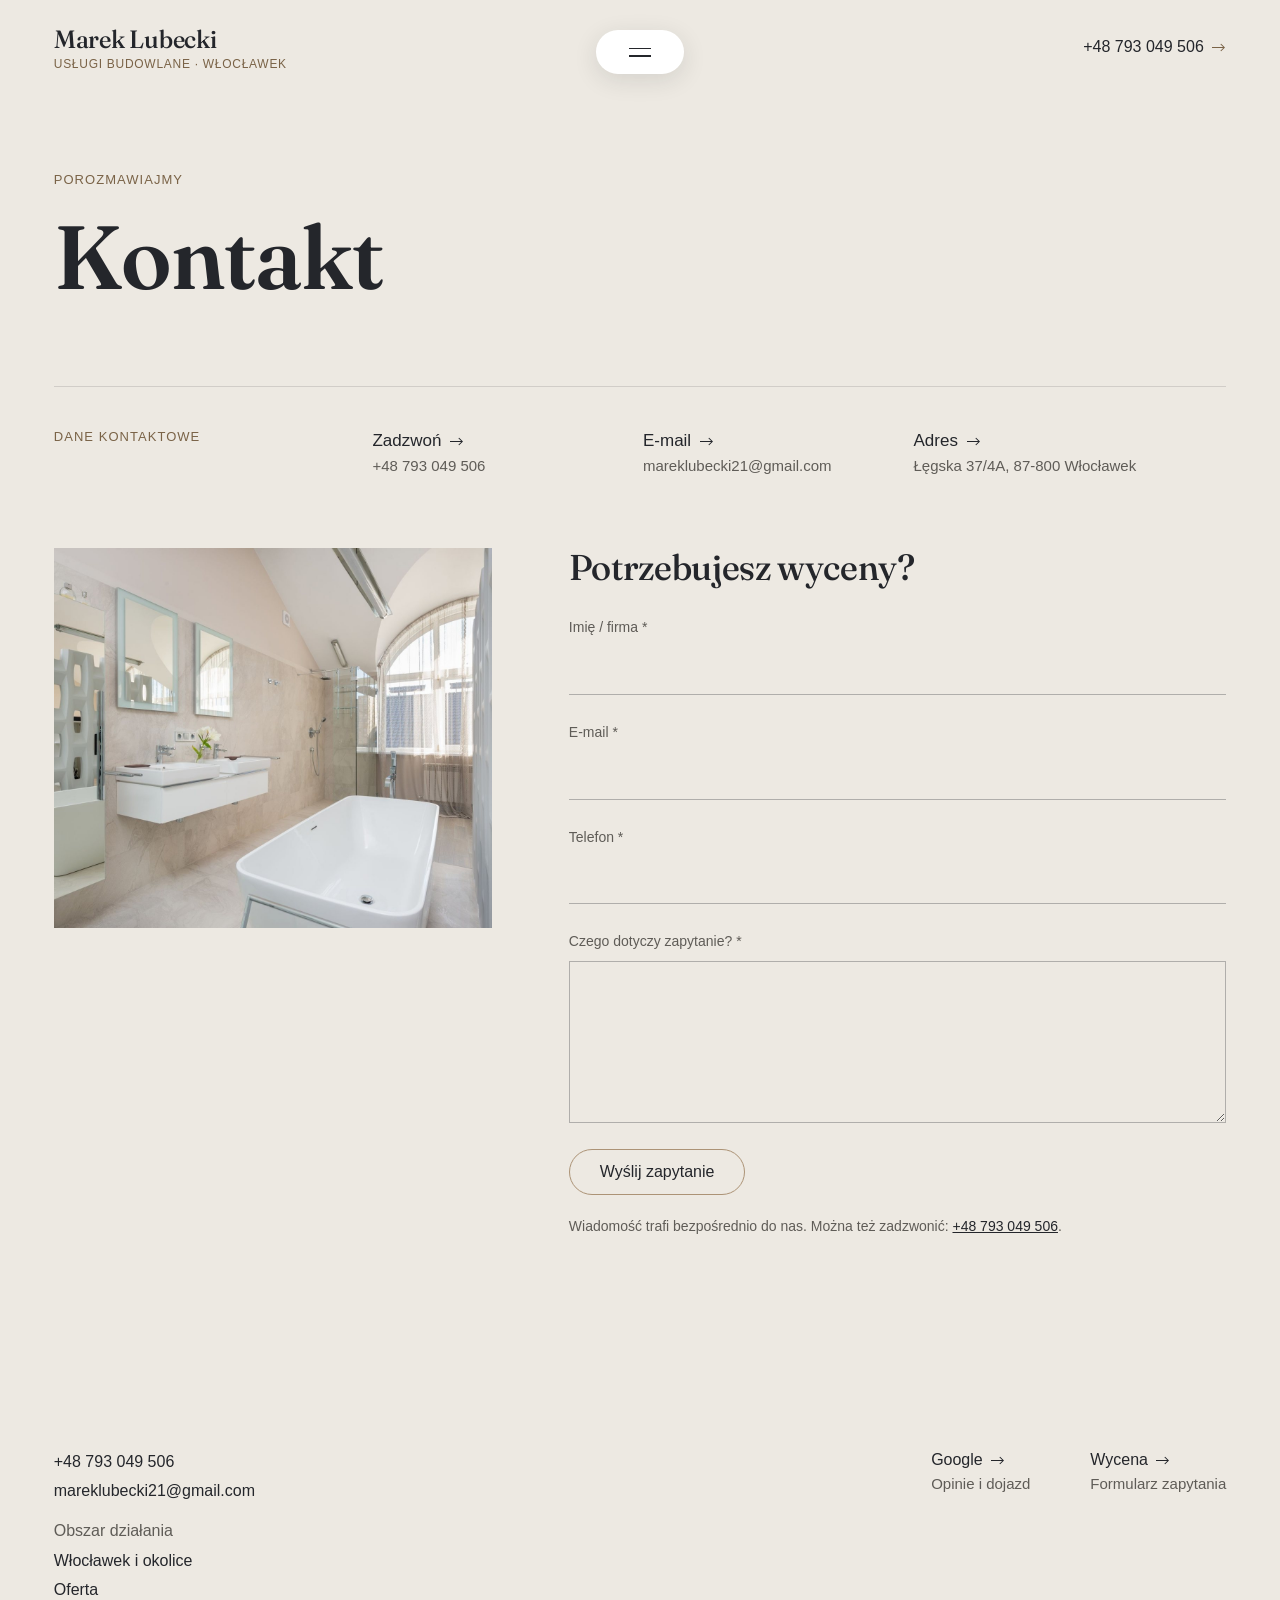
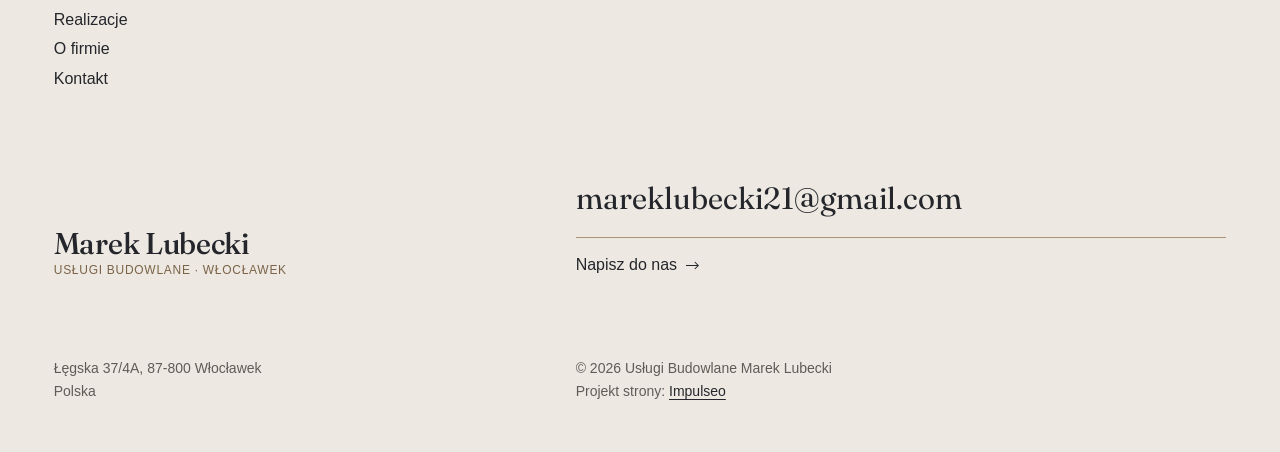
==== commit 41893152: "[claude-edit][cmt:97ed3d53-2095-44b9-b493-6291c513f8b8] Wymiana zdjęć na ładne: wykończone wnętrza, " ====
--- a/kontakt.html
+++ b/kontakt.html
@@ -77,7 +77,7 @@
       <a href="https://maps.google.com/?cid=16594609734550796474" target="_blank" rel="noopener"><span>Adres <svg class="arr" viewBox="0 0 16 10" aria-hidden="true"><path d="M0 5h14M10 1l4 4-4 4" fill="none" stroke="currentColor" stroke-width="1.2"/></svg></span><small>Łęgska 37/4A, 87-800 Włocławek</small></a>
     </div>
     <div class="ct-grid">
-      <span class="ph ct-img rv"><img src="img/g1.jpg" alt="Schody przed wejściem obłożone jasnymi płytkami" width="1600" height="1200" fetchpriority="high"></span>
+      <span class="ph ct-img rv"><img src="img/s-wanna.jpg" alt="Jasna łazienka z wanną wolnostojącą" width="1600" height="1082" fetchpriority="high"></span>
       <form class="ct-form rv" action="https://formsubmit.co/mareklubecki21@gmail.com" method="POST">
         <h2>Potrzebujesz wyceny?</h2>
         <input type="hidden" name="_subject" value="Zapytanie ze strony - Usługi Budowlane Marek Lubecki">
